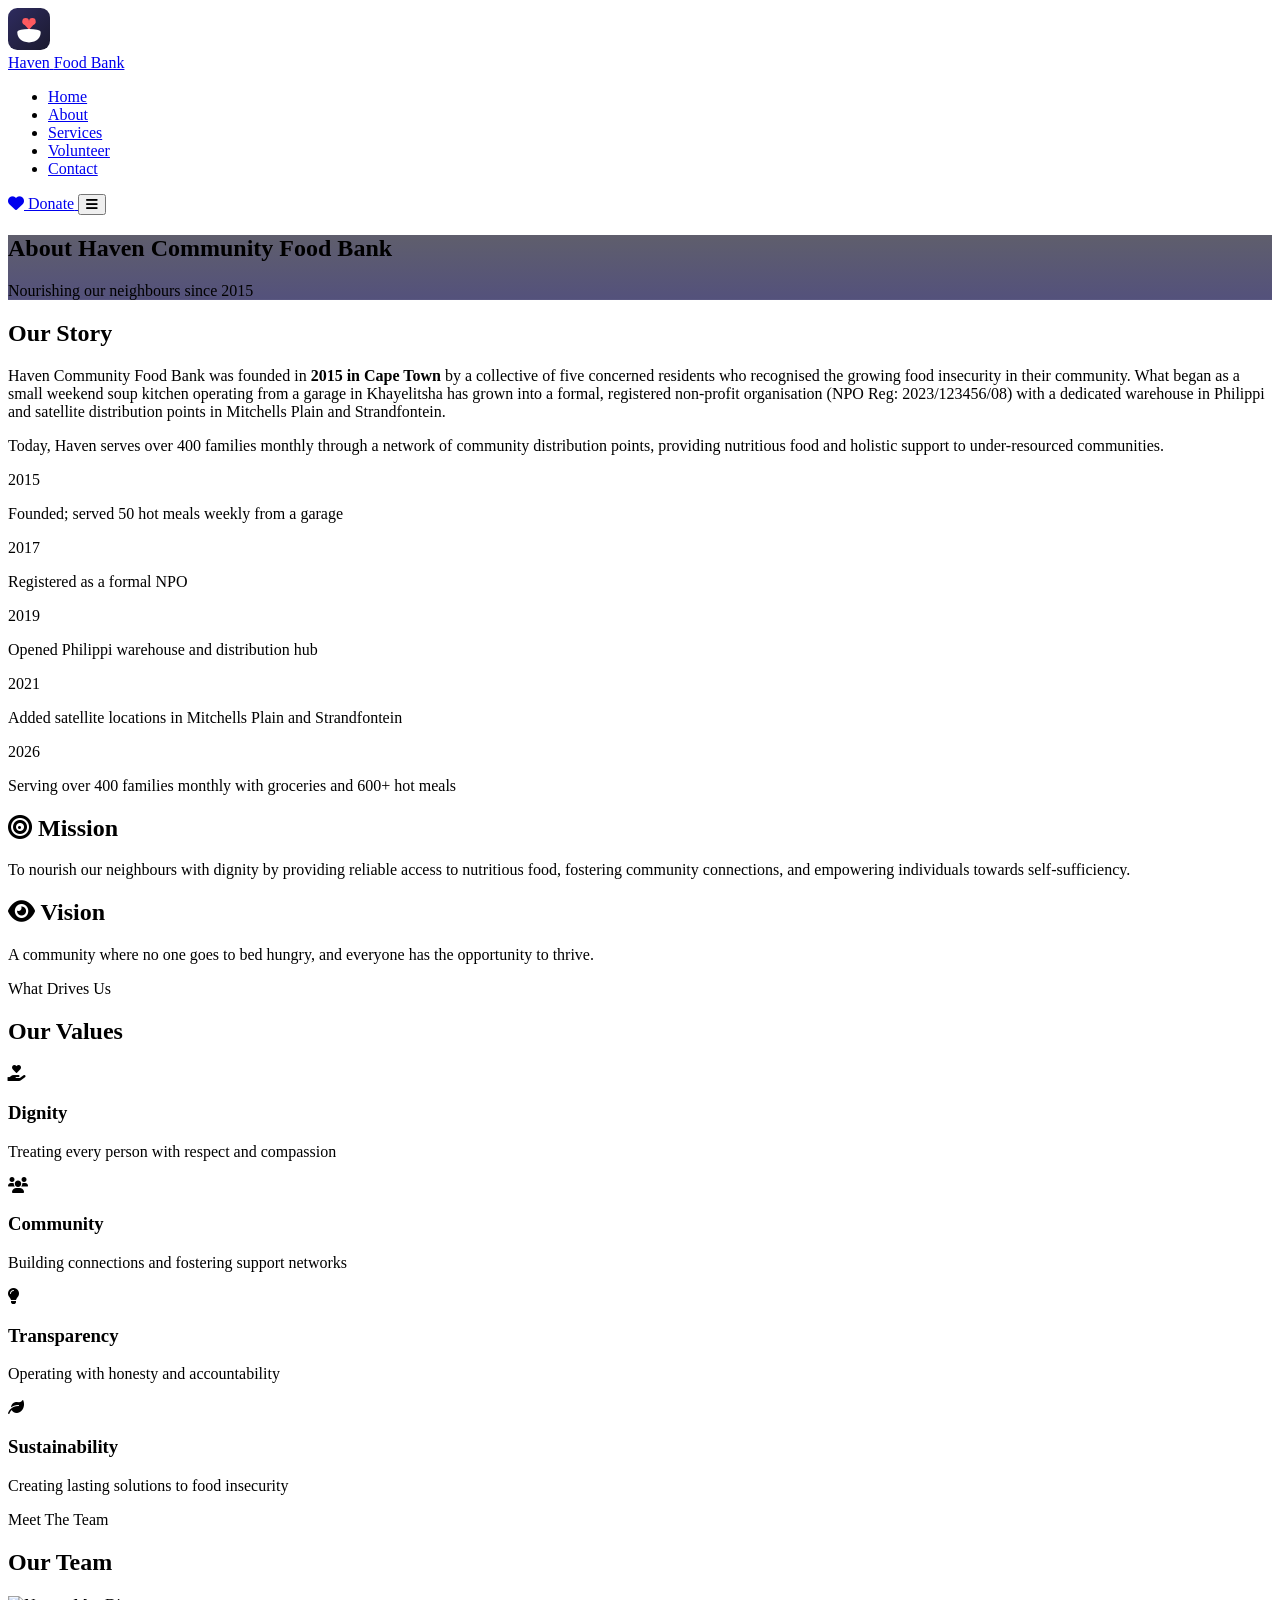
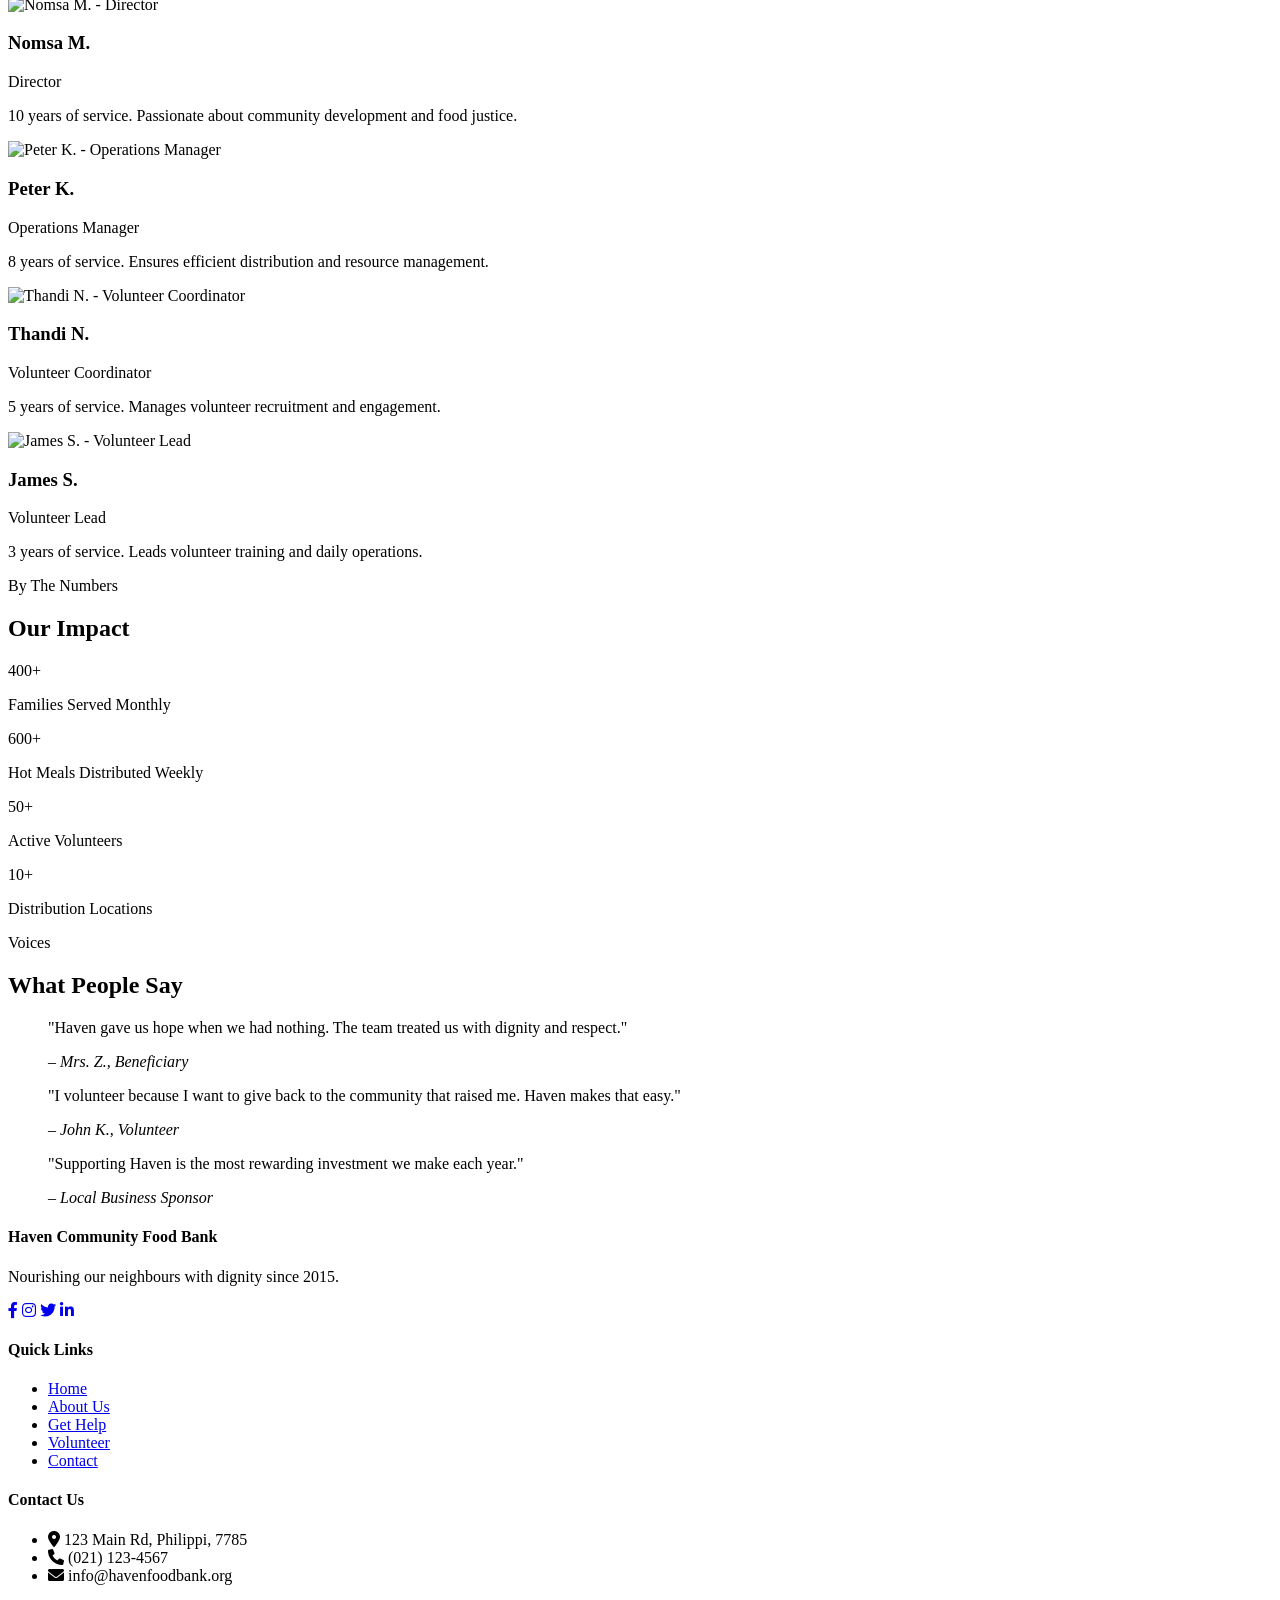
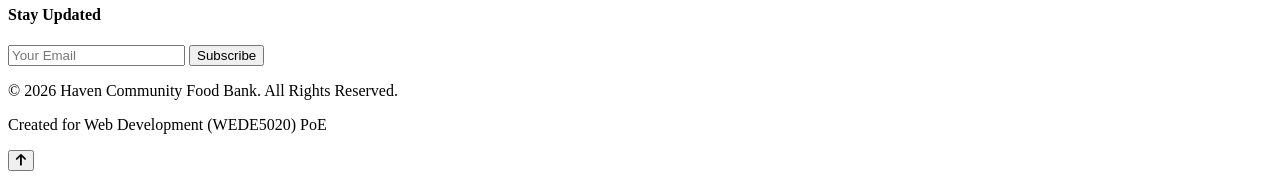
==== about.html @ 251c0d9e "remove gallery section and lightbox from about page" ====
<!DOCTYPE html>
<html lang="en">
<head>
    <meta charset="UTF-8">
    <meta name="viewport" content="width=device-width, initial-scale=1.0">
    <meta name="description" content="About Haven Community Food Bank - Nourishing our neighbours since 2015 in Cape Town.">
    <meta name="keywords" content="food bank, Cape Town, community, non-profit, about, mission, vision, team">
    <meta name="author" content="Haven Community Food Bank">
    <title>Haven Community Food Bank - About Us</title>
    <link rel="icon" href="data:image/svg+xml,<svg xmlns='http://www.w3.org/2000/svg' viewBox='0 0 100 100'><text y='.9em' font-size='90'>🍲</text></svg>">
    <link href="https://fonts.googleapis.com/css2?family=Montserrat:wght@300;400;600;700;800;900&family=Open+Sans:wght@300;400;600;700&display=swap" rel="stylesheet">
    <link rel="stylesheet" href="https://cdnjs.cloudflare.com/ajax/libs/font-awesome/6.0.0/css/all.min.css">
    <link rel="stylesheet" href="css/style.css">
</head>
<body>

    <!-- HEADER: Navigation Menu -->
    <header>
        <div class="container">
            <div class="logo">
                <a href="index.html">
                    <svg width="42" height="42" viewBox="0 0 100 100" xmlns="http://www.w3.org/2000/svg">
                        <defs>
                            <linearGradient id="havenLogoGrad" x1="0%" y1="0%" x2="100%" y2="100%">
                                <stop offset="0%" stop-color="#2E2B5F"/>
                                <stop offset="100%" stop-color="#1B1A2E"/>
                            </linearGradient>
                        </defs>
                        <rect width="100" height="100" rx="22" fill="url(#havenLogoGrad)"/>
                        <circle cx="42" cy="32" r="8" fill="#FF5A5F"/>
                        <circle cx="58" cy="32" r="8" fill="#FF5A5F"/>
                        <path d="M34,34 L50,52 L66,34 Z" fill="#FF5A5F"/>
                        <ellipse cx="50" cy="56" rx="27" ry="6" fill="#FFFFFF"/>
                        <path d="M22,56 Q22,80 50,82 Q78,80 78,56 Z" fill="#FFFFFF"/>
                    </svg>
                    <div class="logo-text">
                        <span class="logo-title">Haven</span>
                        <span class="logo-sub">Food Bank</span>
                    </div>
                </a>
            </div>
            <nav>
                <ul>
                    <li><a href="index.html">Home</a></li>
                    <li><a href="about.html" class="active">About</a></li>
                    <li><a href="services.html">Services</a></li>
                    <li><a href="enquiry.html">Volunteer</a></li>
                    <li><a href="contact.html">Contact</a></li>
                </ul>
            </nav>
            <div class="header-actions">
                <a href="contact.html" class="btn-donate">
                    <i class="fas fa-heart"></i> <span>Donate</span>
                </a>
                <button class="menu-toggle" aria-label="Toggle Navigation" aria-expanded="false">
                    <i class="fas fa-bars"></i>
                </button>
            </div>
        </div>
    </header>

    <!-- MAIN CONTENT -->
    <main>

        <!-- PAGE HEADER -->
        <section class="page-header" style="background: linear-gradient(rgba(27,26,46,0.7), rgba(46,43,95,0.82)), url('https://images.pexels.com/photos/6646864/pexels-photo-6646864.jpeg?auto=compress&cs=tinysrgb&w=600'); background-size: cover; background-position: center;">
            <div class="container">
                <h1>About Haven Community Food Bank</h1>
                <p>Nourishing our neighbours since 2015</p>
            </div>
        </section>

        <!-- OUR STORY -->
        <section class="our-story">
            <div class="container">
                <h2>Our Story</h2>
                <p>Haven Community Food Bank was founded in <strong>2015 in Cape Town</strong> by a collective of five concerned residents who recognised the growing food insecurity in their community. What began as a small weekend soup kitchen operating from a garage in Khayelitsha has grown into a formal, registered non-profit organisation (NPO Reg: 2023/123456/08) with a dedicated warehouse in Philippi and satellite distribution points in Mitchells Plain and Strandfontein.</p>
                <p>Today, Haven serves over 400 families monthly through a network of community distribution points, providing nutritious food and holistic support to under-resourced communities.</p>
                <div class="timeline">
                    <div class="timeline-item">
                        <span class="year">2015</span>
                        <p>Founded; served 50 hot meals weekly from a garage</p>
                    </div>
                    <div class="timeline-item">
                        <span class="year">2017</span>
                        <p>Registered as a formal NPO</p>
                    </div>
                    <div class="timeline-item">
                        <span class="year">2019</span>
                        <p>Opened Philippi warehouse and distribution hub</p>
                    </div>
                    <div class="timeline-item">
                        <span class="year">2021</span>
                        <p>Added satellite locations in Mitchells Plain and Strandfontein</p>
                    </div>
                    <div class="timeline-item">
                        <span class="year">2026</span>
                        <p>Serving over 400 families monthly with groceries and 600+ hot meals</p>
                    </div>
                </div>
            </div>
        </section>

        <!-- MISSION & VISION -->
        <section class="mission-vision">
            <div class="container">
                <div class="mv-grid">
                    <div class="mv-card">
                        <h2><i class="fas fa-bullseye"></i> Mission</h2>
                        <p>To nourish our neighbours with dignity by providing reliable access to nutritious food, fostering community connections, and empowering individuals towards self-sufficiency.</p>
                    </div>
                    <div class="mv-card">
                        <h2><i class="fas fa-eye"></i> Vision</h2>
                        <p>A community where no one goes to bed hungry, and everyone has the opportunity to thrive.</p>
                    </div>
                </div>
            </div>
        </section>

        <!-- OUR VALUES -->
        <section class="values">
            <div class="container">
                <div class="section-header">
                    <span class="section-tag">What Drives Us</span>
                    <h2>Our Values</h2>
                </div>
                <div class="values-grid">
                    <div class="value-card">
                        <i class="fas fa-hand-holding-heart"></i>
                        <h3>Dignity</h3>
                        <p>Treating every person with respect and compassion</p>
                    </div>
                    <div class="value-card">
                        <i class="fas fa-users"></i>
                        <h3>Community</h3>
                        <p>Building connections and fostering support networks</p>
                    </div>
                    <div class="value-card">
                        <i class="fas fa-lightbulb"></i>
                        <h3>Transparency</h3>
                        <p>Operating with honesty and accountability</p>
                    </div>
                    <div class="value-card">
                        <i class="fas fa-leaf"></i>
                        <h3>Sustainability</h3>
                        <p>Creating lasting solutions to food insecurity</p>
                    </div>
                </div>
            </div>
        </section>

        <!-- OUR TEAM -->
        <section class="team">
            <div class="container">
                <div class="section-header">
                    <span class="section-tag">Meet The Team</span>
                    <h2>Our Team</h2>
                </div>
                <div class="team-grid">
                    <article class="team-member">
                        <img src="https://images.pexels.com/photos/697509/pexels-photo-697509.jpeg?auto=compress&cs=tinysrgb&w=400" srcset="https://images.pexels.com/photos/697509/pexels-photo-697509.jpeg?auto=compress&cs=tinysrgb&w=400 400w, https://images.pexels.com/photos/697509/pexels-photo-697509.jpeg?auto=compress&cs=tinysrgb&w=800 800w, https://images.pexels.com/photos/697509/pexels-photo-697509.jpeg?auto=compress&cs=tinysrgb&w=1200 1200w" sizes="(max-width: 768px) 50vw, 25vw" alt="Nomsa M. - Director">
                        <h3>Nomsa M.</h3>
                        <p class="role">Director</p>
                        <p class="bio">10 years of service. Passionate about community development and food justice.</p>
                    </article>
                    <article class="team-member">
                        <img src="https://images.pexels.com/photos/2379005/pexels-photo-2379005.jpeg?auto=compress&cs=tinysrgb&w=400" srcset="https://images.pexels.com/photos/2379005/pexels-photo-2379005.jpeg?auto=compress&cs=tinysrgb&w=400 400w, https://images.pexels.com/photos/2379005/pexels-photo-2379005.jpeg?auto=compress&cs=tinysrgb&w=800 800w, https://images.pexels.com/photos/2379005/pexels-photo-2379005.jpeg?auto=compress&cs=tinysrgb&w=1200 1200w" sizes="(max-width: 768px) 50vw, 25vw" alt="Peter K. - Operations Manager">
                        <h3>Peter K.</h3>
                        <p class="role">Operations Manager</p>
                        <p class="bio">8 years of service. Ensures efficient distribution and resource management.</p>
                    </article>
                    <article class="team-member">
                        <img src="https://images.pexels.com/photos/415829/pexels-photo-415829.jpeg?auto=compress&cs=tinysrgb&w=400" srcset="https://images.pexels.com/photos/415829/pexels-photo-415829.jpeg?auto=compress&cs=tinysrgb&w=400 400w, https://images.pexels.com/photos/415829/pexels-photo-415829.jpeg?auto=compress&cs=tinysrgb&w=800 800w, https://images.pexels.com/photos/415829/pexels-photo-415829.jpeg?auto=compress&cs=tinysrgb&w=1200 1200w" sizes="(max-width: 768px) 50vw, 25vw" alt="Thandi N. - Volunteer Coordinator">
                        <h3>Thandi N.</h3>
                        <p class="role">Volunteer Coordinator</p>
                        <p class="bio">5 years of service. Manages volunteer recruitment and engagement.</p>
                    </article>
                    <article class="team-member">
                        <img src="https://images.pexels.com/photos/2380794/pexels-photo-2380794.jpeg?auto=compress&cs=tinysrgb&w=400" srcset="https://images.pexels.com/photos/2380794/pexels-photo-2380794.jpeg?auto=compress&cs=tinysrgb&w=400 400w, https://images.pexels.com/photos/2380794/pexels-photo-2380794.jpeg?auto=compress&cs=tinysrgb&w=800 800w, https://images.pexels.com/photos/2380794/pexels-photo-2380794.jpeg?auto=compress&cs=tinysrgb&w=1200 1200w" sizes="(max-width: 768px) 50vw, 25vw" alt="James S. - Volunteer Lead">
                        <h3>James S.</h3>
                        <p class="role">Volunteer Lead</p>
                        <p class="bio">3 years of service. Leads volunteer training and daily operations.</p>
                    </article>
                </div>
            </div>
        </section>

        <!-- IMPACT NUMBERS -->
        <section class="impact">
            <div class="container">
                <div class="section-header">
                    <span class="section-tag">By The Numbers</span>
                    <h2>Our Impact</h2>
                </div>
                <div class="impact-grid">
                    <div class="impact-card">
                        <span class="impact-number">400+</span>
                        <p>Families Served Monthly</p>
                    </div>
                    <div class="impact-card">
                        <span class="impact-number">600+</span>
                        <p>Hot Meals Distributed Weekly</p>
                    </div>
                    <div class="impact-card">
                        <span class="impact-number">50+</span>
                        <p>Active Volunteers</p>
                    </div>
                    <div class="impact-card">
                        <span class="impact-number">10+</span>
                        <p>Distribution Locations</p>
                    </div>
                </div>
            </div>
        </section>

        <!-- TESTIMONIALS -->
        <section class="testimonials">
            <div class="container">
                <div class="section-header">
                    <span class="section-tag">Voices</span>
                    <h2>What People Say</h2>
                </div>
                <div class="testimonial-grid">
                    <blockquote>
                        <p>"Haven gave us hope when we had nothing. The team treated us with dignity and respect."</p>
                        <cite>– Mrs. Z., Beneficiary</cite>
                    </blockquote>
                    <blockquote>
                        <p>"I volunteer because I want to give back to the community that raised me. Haven makes that easy."</p>
                        <cite>– John K., Volunteer</cite>
                    </blockquote>
                    <blockquote>
                        <p>"Supporting Haven is the most rewarding investment we make each year."</p>
                        <cite>– Local Business Sponsor</cite>
                    </blockquote>
                </div>
            </div>
        </section>

    </main>

    <!-- FOOTER -->
    <footer>
        <div class="container">
            <div class="footer-grid">
                <div class="footer-col">
                    <h4>Haven Community Food Bank</h4>
                    <p>Nourishing our neighbours with dignity since 2015.</p>
                    <div class="social-links">
                        <a href="#" aria-label="Facebook"><i class="fab fa-facebook-f"></i></a>
                        <a href="#" aria-label="Instagram"><i class="fab fa-instagram"></i></a>
                        <a href="#" aria-label="Twitter"><i class="fab fa-twitter"></i></a>
                        <a href="#" aria-label="LinkedIn"><i class="fab fa-linkedin-in"></i></a>
                    </div>
                </div>
                <div class="footer-col">
                    <h4>Quick Links</h4>
                    <ul>
                        <li><a href="index.html">Home</a></li>
                        <li><a href="about.html">About Us</a></li>
                        <li><a href="services.html">Get Help</a></li>
                        <li><a href="enquiry.html">Volunteer</a></li>
                        <li><a href="contact.html">Contact</a></li>
                    </ul>
                </div>
                <div class="footer-col">
                    <h4>Contact Us</h4>
                    <ul class="contact-info">
                        <li><i class="fas fa-map-marker-alt"></i> 123 Main Rd, Philippi, 7785</li>
                        <li><i class="fas fa-phone"></i> (021) 123-4567</li>
                        <li><i class="fas fa-envelope"></i> info@havenfoodbank.org</li>
                    </ul>
                </div>
                <div class="footer-col">
                    <h4>Stay Updated</h4>
                    <form class="newsletter-form">
                        <input type="email" placeholder="Your Email" required>
                        <button type="submit">Subscribe</button>
                    </form>
                </div>
            </div>
            <div class="footer-bottom">
                <p>&copy; 2026 Haven Community Food Bank. All Rights Reserved.</p>
                <p>Created for Web Development (WEDE5020) PoE</p>
            </div>
        </div>
    </footer>

    <button id="backToTop" aria-label="Back to top"><i class="fas fa-arrow-up"></i></button>

    <script src="js/main.js"></script>
</body>
</html>
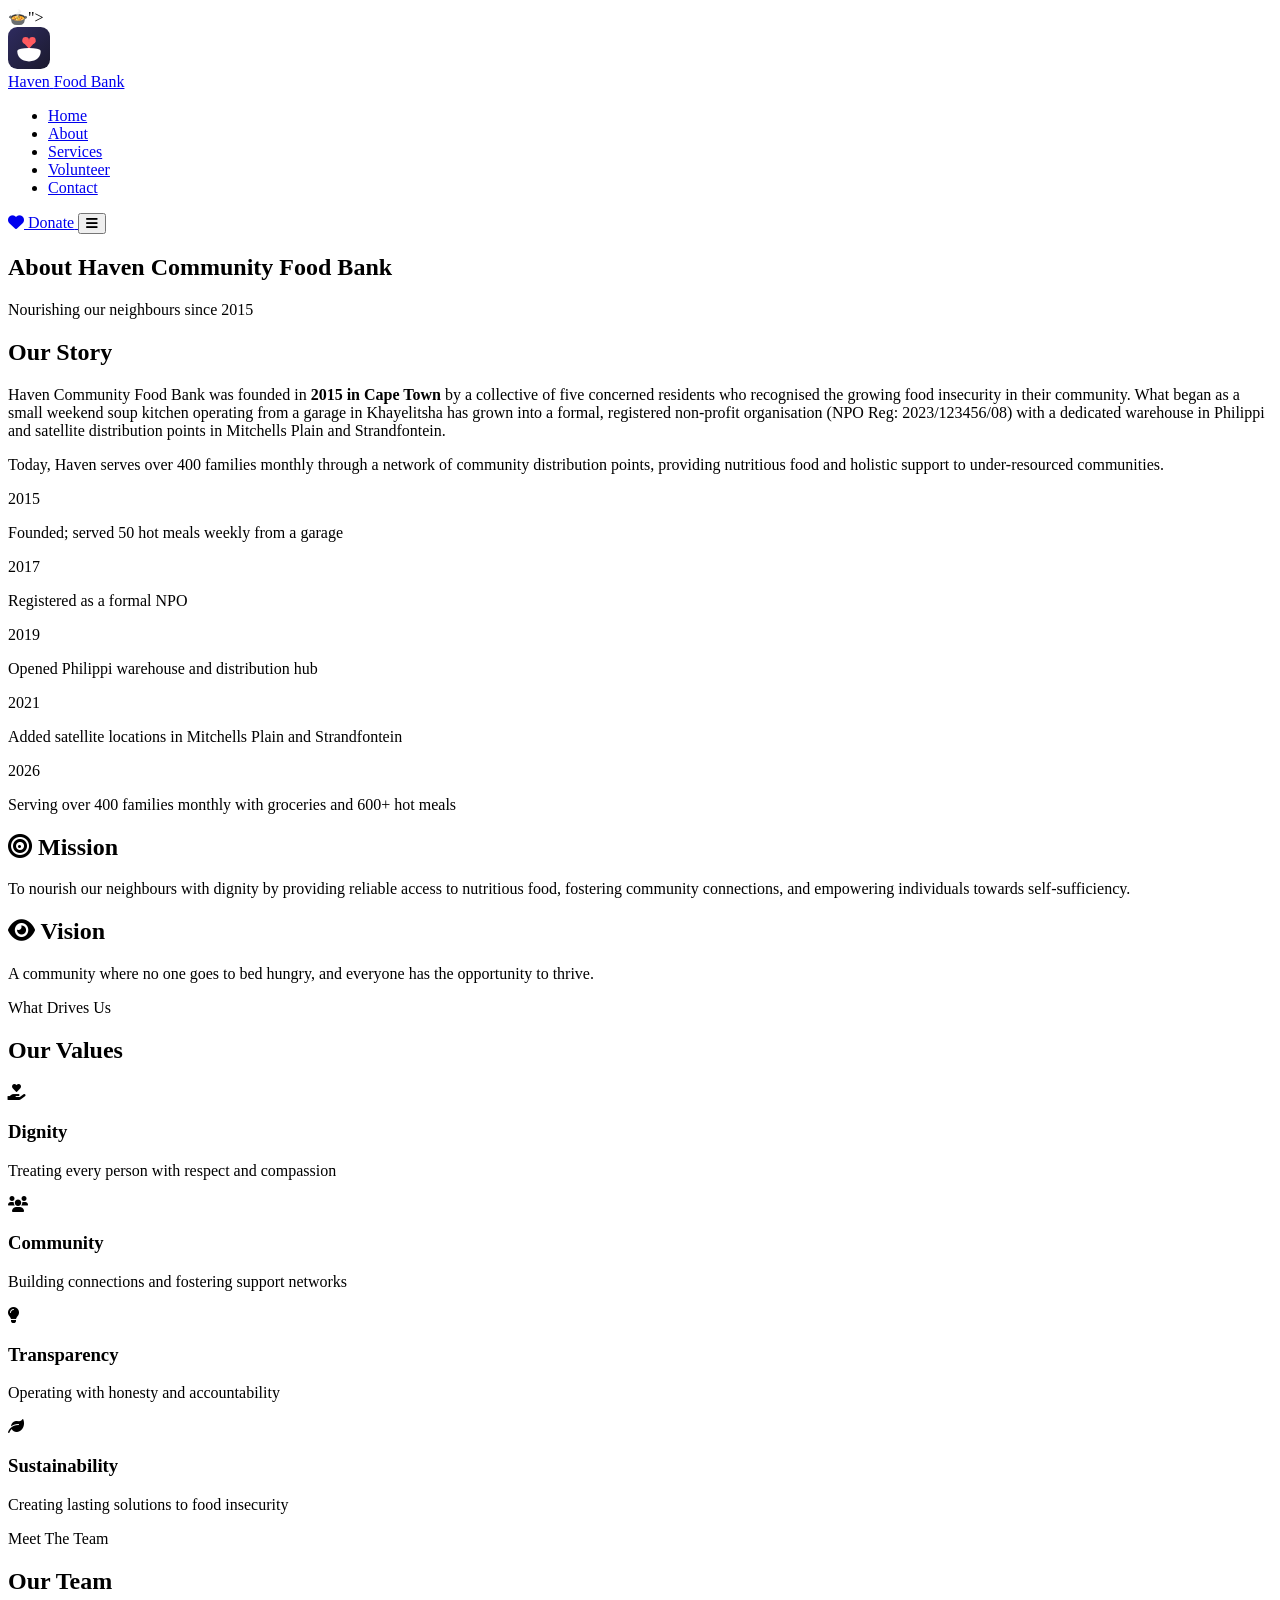
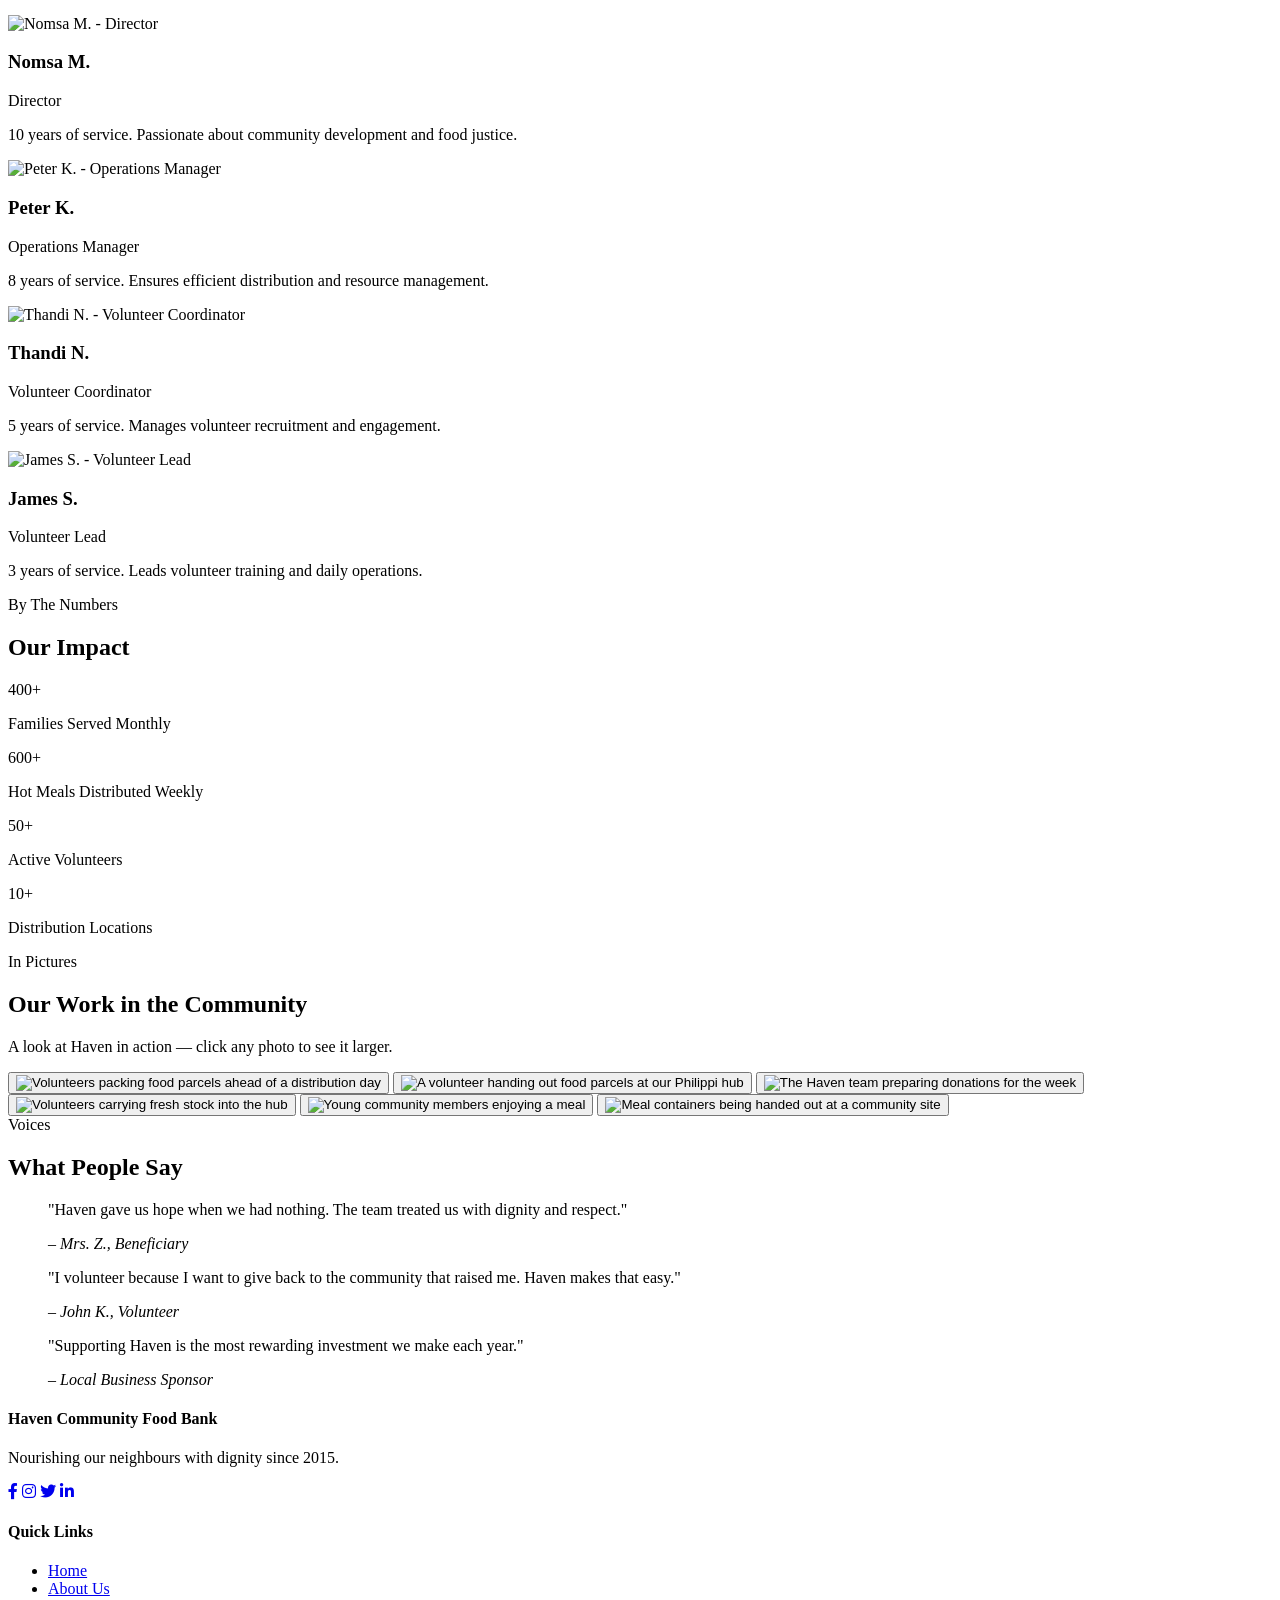
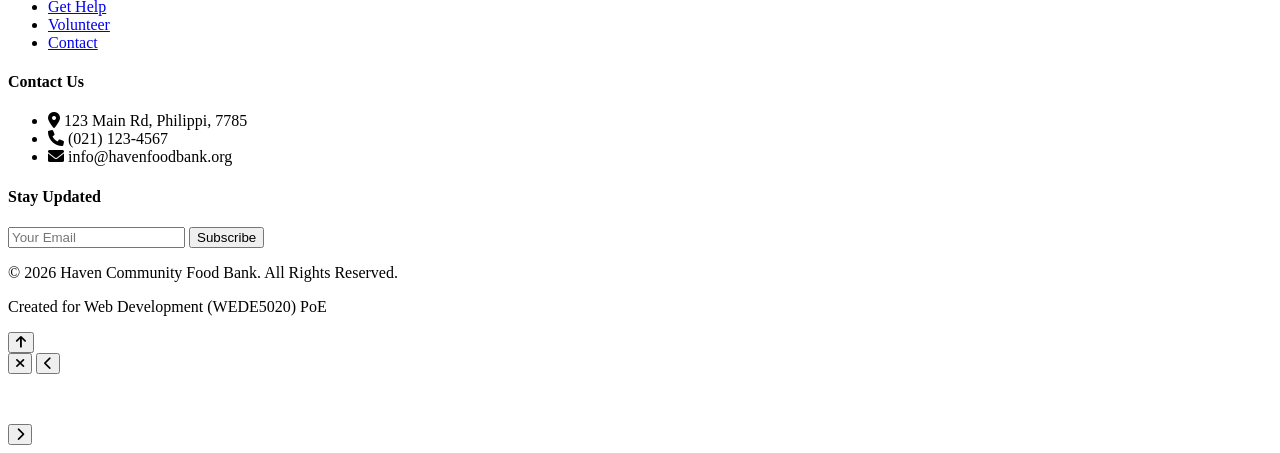
==== commit f7237a9c: "Enhance website SEO and user experience across multiple pages - Updated favicon links to use externa" ====
--- a/about.html
+++ b/about.html
@@ -7,7 +7,18 @@
     <meta name="keywords" content="food bank, Cape Town, community, non-profit, about, mission, vision, team">
     <meta name="author" content="Haven Community Food Bank">
     <title>Haven Community Food Bank - About Us</title>
-    <link rel="icon" href="data:image/svg+xml,<svg xmlns='http://www.w3.org/2000/svg' viewBox='0 0 100 100'><text y='.9em' font-size='90'>🍲</text></svg>">
+    <link rel="icon" type="image/svg+xml" href="favicon.svg"><text y='.9em' font-size='90'>🍲</text></svg>">
+    <link rel="canonical" href="https://thapelo-st10480445.github.io/WEDE-POE-ST10480445/about.html">
+    <meta property="og:type" content="website">
+    <meta property="og:title" content="Haven Community Food Bank - About Us">
+    <meta property="og:description" content="About Haven Community Food Bank - Nourishing our neighbours since 2015 in Cape Town.">
+    <meta property="og:image" content="https://images.pexels.com/photos/6995201/pexels-photo-6995201.jpeg?auto=compress&cs=tinysrgb&w=1200">
+    <meta property="og:url" content="https://thapelo-st10480445.github.io/WEDE-POE-ST10480445/about.html">
+    <meta property="og:site_name" content="Haven Community Food Bank">
+    <meta name="twitter:card" content="summary_large_image">
+    <meta name="twitter:title" content="Haven Community Food Bank - About Us">
+    <meta name="twitter:description" content="About Haven Community Food Bank - Nourishing our neighbours since 2015 in Cape Town.">
+    <meta name="twitter:image" content="https://images.pexels.com/photos/6995201/pexels-photo-6995201.jpeg?auto=compress&cs=tinysrgb&w=1200">
     <link href="https://fonts.googleapis.com/css2?family=Montserrat:wght@300;400;600;700;800;900&family=Open+Sans:wght@300;400;600;700&display=swap" rel="stylesheet">
     <link rel="stylesheet" href="https://cdnjs.cloudflare.com/ajax/libs/font-awesome/6.0.0/css/all.min.css">
     <link rel="stylesheet" href="css/style.css">
@@ -63,7 +74,8 @@
     <main>
 
         <!-- PAGE HEADER -->
-        <section class="page-header" style="background: linear-gradient(rgba(27,26,46,0.7), rgba(46,43,95,0.82)), url('https://images.pexels.com/photos/6646864/pexels-photo-6646864.jpeg?auto=compress&cs=tinysrgb&w=600'); background-size: cover; background-position: center;">
+        <section class="page-header">
+            <div class="page-header-bg" style="background: linear-gradient(rgba(27,26,46,0.7), rgba(46,43,95,0.82)), url('https://images.pexels.com/photos/6995201/pexels-photo-6995201.jpeg?auto=compress&cs=tinysrgb&w=600'); background-size: cover; background-position: center;"></div>
             <div class="container">
                 <h1>About Haven Community Food Bank</h1>
                 <p>Nourishing our neighbours since 2015</p>
@@ -213,6 +225,37 @@
             </div>
         </section>
 
+        <!-- GALLERY -->
+        <section class="gallery">
+            <div class="container">
+                <div class="section-header">
+                    <span class="section-tag">In Pictures</span>
+                    <h2>Our Work in the Community</h2>
+                    <p>A look at Haven in action — click any photo to see it larger.</p>
+                </div>
+                <div class="gallery-grid" id="galleryGrid">
+                    <button type="button" class="gallery-item" data-full="https://images.pexels.com/photos/6995260/pexels-photo-6995260.jpeg?auto=compress&cs=tinysrgb&w=1200" data-caption="Volunteers packing food parcels ahead of a distribution day">
+                        <img src="https://images.pexels.com/photos/6995260/pexels-photo-6995260.jpeg?auto=compress&cs=tinysrgb&w=400" alt="Volunteers packing food parcels ahead of a distribution day" loading="lazy">
+                    </button>
+                    <button type="button" class="gallery-item" data-full="https://images.pexels.com/photos/6591161/pexels-photo-6591161.jpeg?auto=compress&cs=tinysrgb&w=1200" data-caption="A volunteer handing out food parcels at our Philippi hub">
+                        <img src="https://images.pexels.com/photos/6591161/pexels-photo-6591161.jpeg?auto=compress&cs=tinysrgb&w=400" alt="A volunteer handing out food parcels at our Philippi hub" loading="lazy">
+                    </button>
+                    <button type="button" class="gallery-item" data-full="https://images.pexels.com/photos/6995201/pexels-photo-6995201.jpeg?auto=compress&cs=tinysrgb&w=1200" data-caption="The Haven team preparing donations for the week">
+                        <img src="https://images.pexels.com/photos/6995201/pexels-photo-6995201.jpeg?auto=compress&cs=tinysrgb&w=400" alt="The Haven team preparing donations for the week" loading="lazy">
+                    </button>
+                    <button type="button" class="gallery-item" data-full="https://images.pexels.com/photos/6647017/pexels-photo-6647017.jpeg?auto=compress&cs=tinysrgb&w=1200" data-caption="Volunteers carrying fresh stock into the hub">
+                        <img src="https://images.pexels.com/photos/6647017/pexels-photo-6647017.jpeg?auto=compress&cs=tinysrgb&w=400" alt="Volunteers carrying fresh stock into the hub" loading="lazy">
+                    </button>
+                    <button type="button" class="gallery-item" data-full="https://images.pexels.com/photos/9823013/pexels-photo-9823013.jpeg?auto=compress&cs=tinysrgb&w=1200" data-caption="Young community members enjoying a meal">
+                        <img src="https://images.pexels.com/photos/9823013/pexels-photo-9823013.jpeg?auto=compress&cs=tinysrgb&w=400" alt="Young community members enjoying a meal" loading="lazy">
+                    </button>
+                    <button type="button" class="gallery-item" data-full="https://images.pexels.com/photos/6895226/pexels-photo-6895226.jpeg?auto=compress&cs=tinysrgb&w=1200" data-caption="Meal containers being handed out at a community site">
+                        <img src="https://images.pexels.com/photos/6895226/pexels-photo-6895226.jpeg?auto=compress&cs=tinysrgb&w=400" alt="Meal containers being handed out at a community site" loading="lazy">
+                    </button>
+                </div>
+            </div>
+        </section>
+
         <!-- TESTIMONIALS -->
         <section class="testimonials">
             <div class="container">
@@ -288,6 +331,17 @@
 
     <button id="backToTop" aria-label="Back to top"><i class="fas fa-arrow-up"></i></button>
 
+    <!-- LIGHTBOX (for the Gallery section) -->
+    <div class="lightbox" id="lightbox" aria-hidden="true" role="dialog" aria-label="Enlarged photo viewer">
+        <button class="lightbox-close" id="lightboxClose" aria-label="Close enlarged photo"><i class="fas fa-times"></i></button>
+        <button class="lightbox-arrow lightbox-prev" id="lightboxPrev" aria-label="Previous photo"><i class="fas fa-chevron-left"></i></button>
+        <figure class="lightbox-figure">
+            <img class="lightbox-image" id="lightboxImage" src="" alt="">
+            <figcaption class="lightbox-caption" id="lightboxCaption"></figcaption>
+        </figure>
+        <button class="lightbox-arrow lightbox-next" id="lightboxNext" aria-label="Next photo"><i class="fas fa-chevron-right"></i></button>
+    </div>
+
     <script src="js/main.js"></script>
 </body>
 </html>
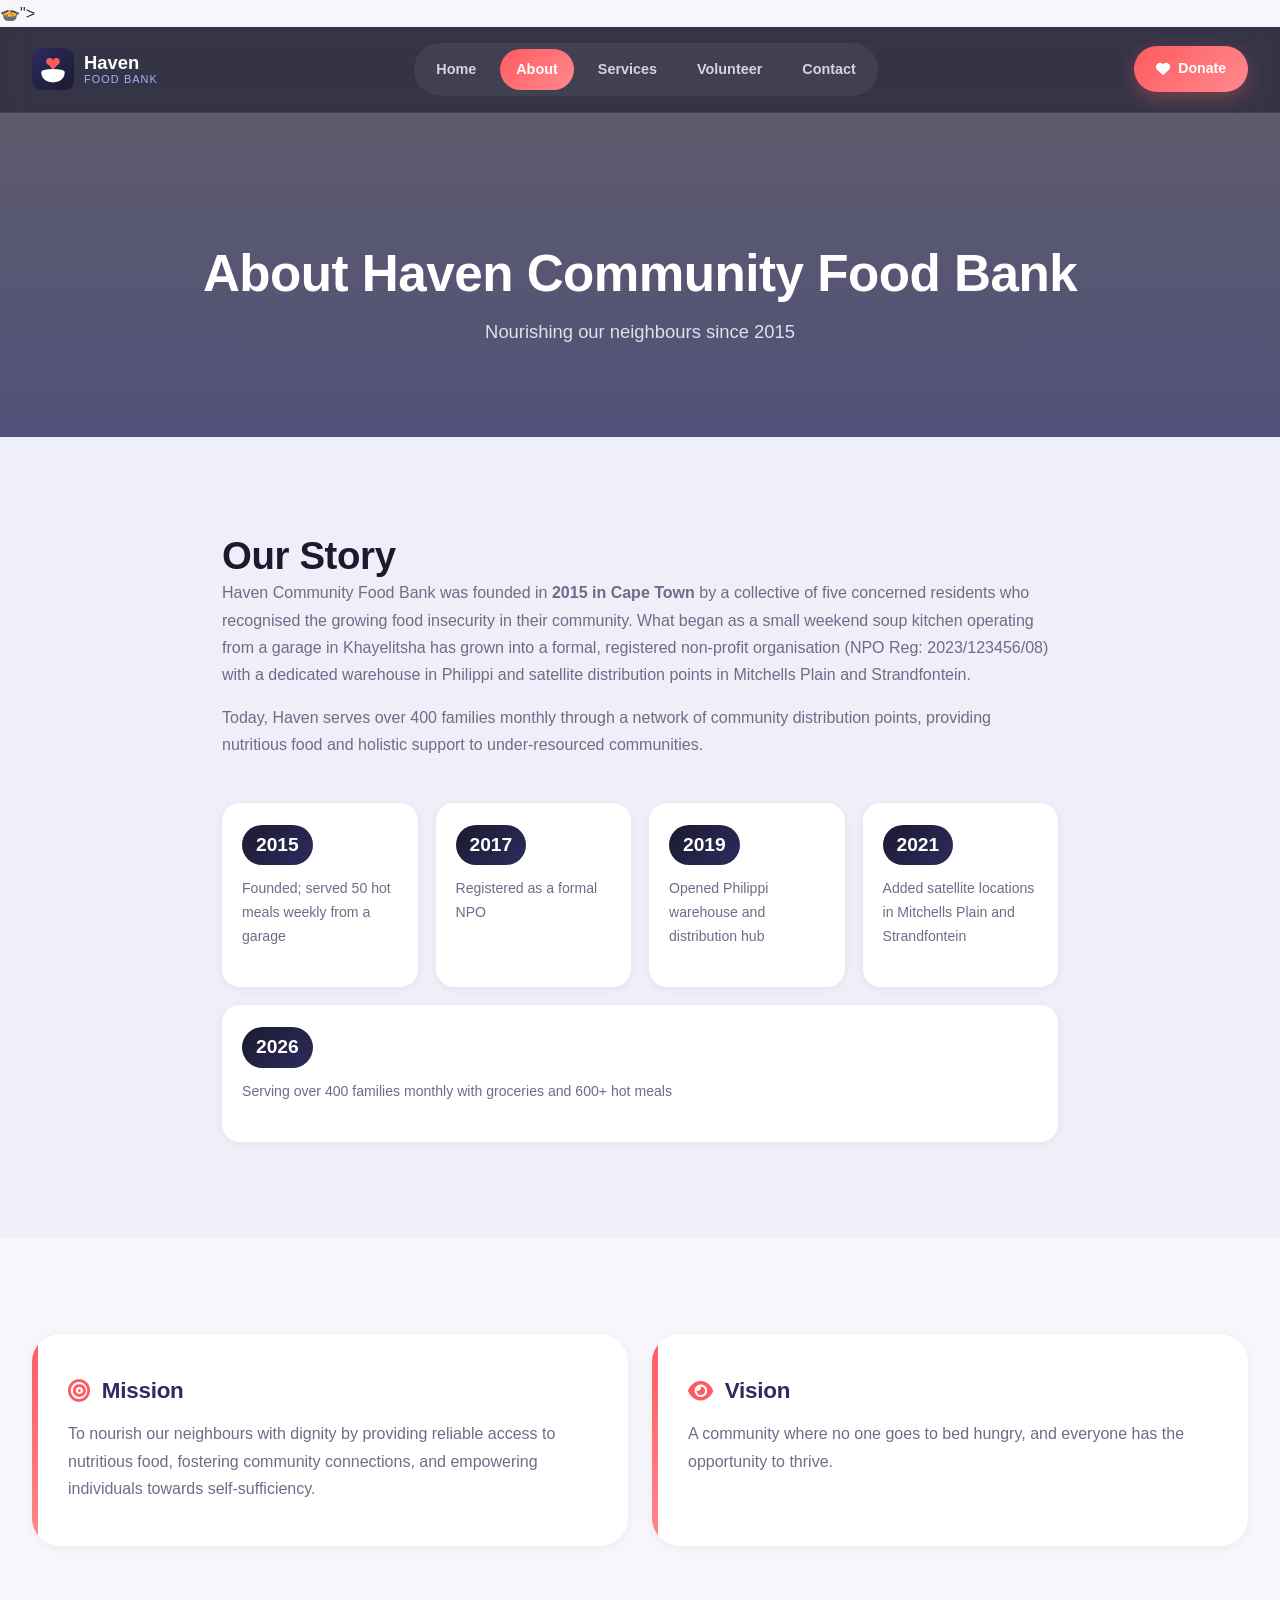
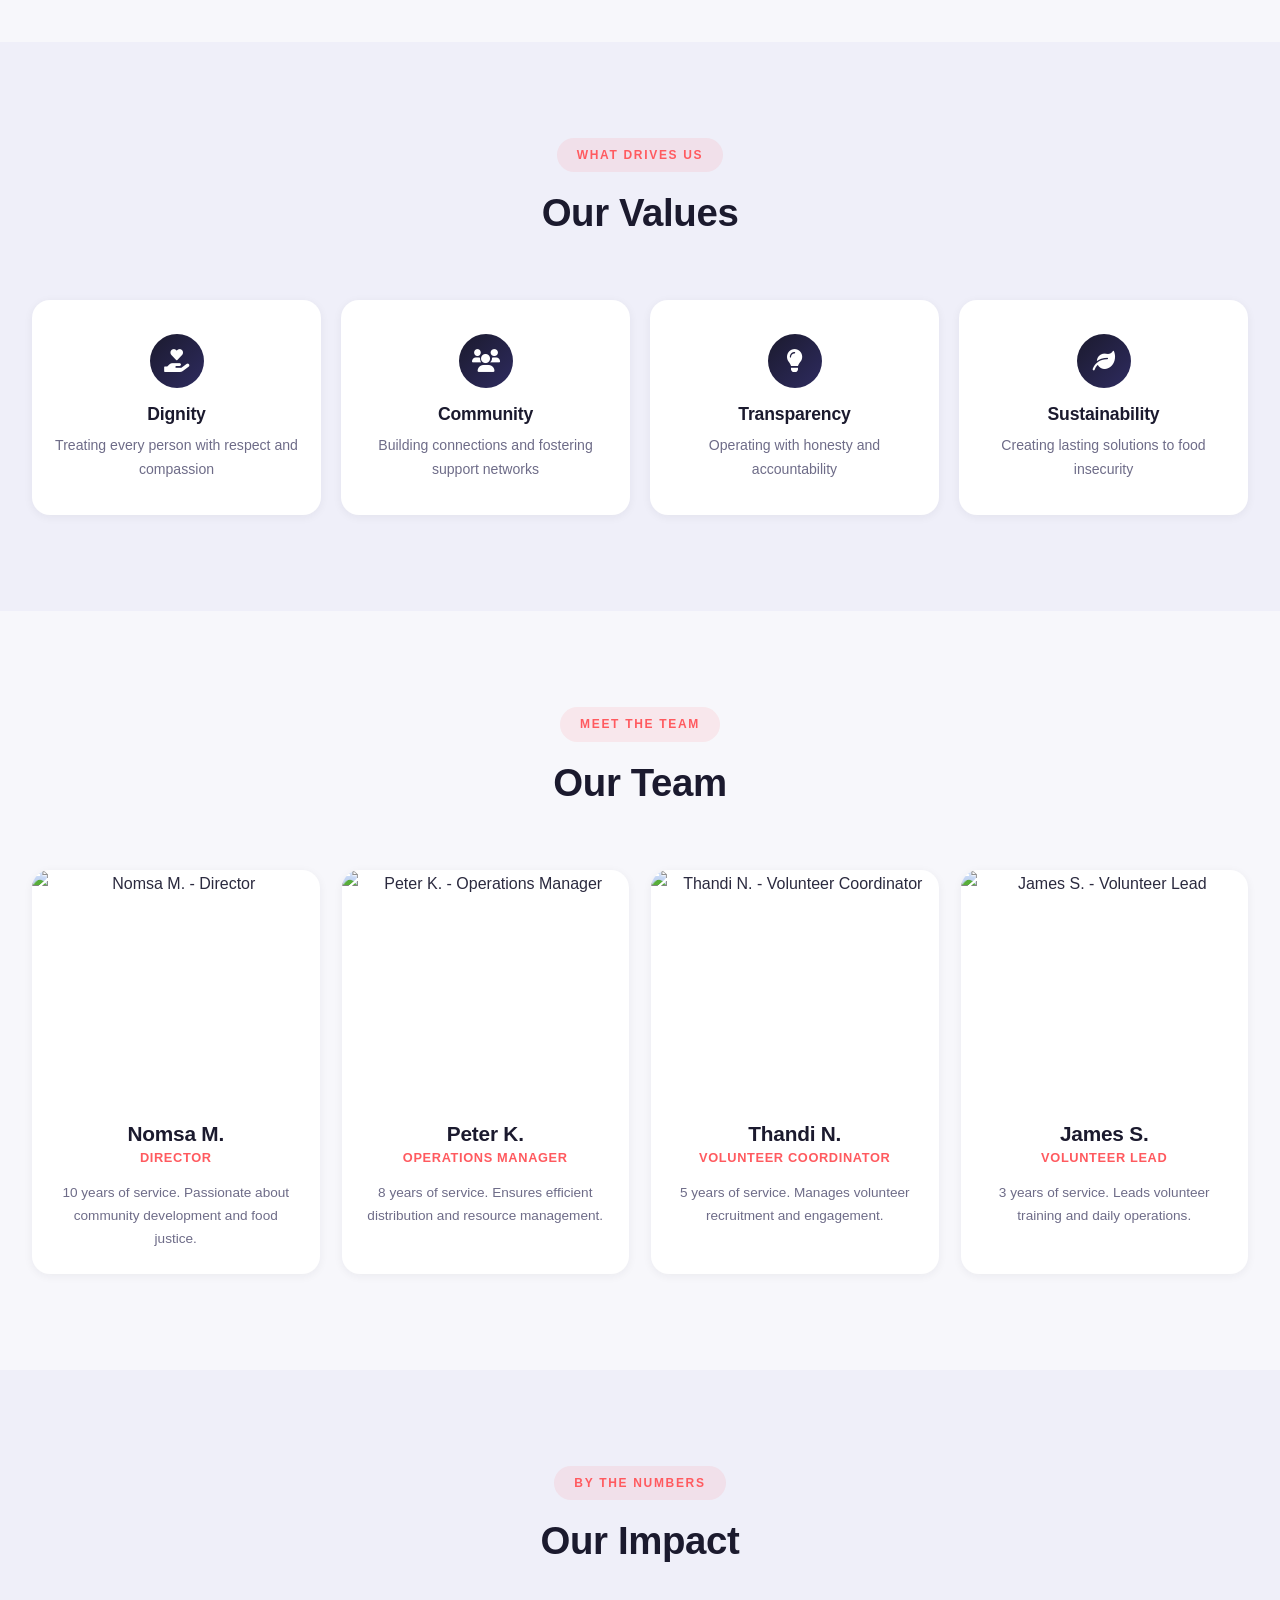
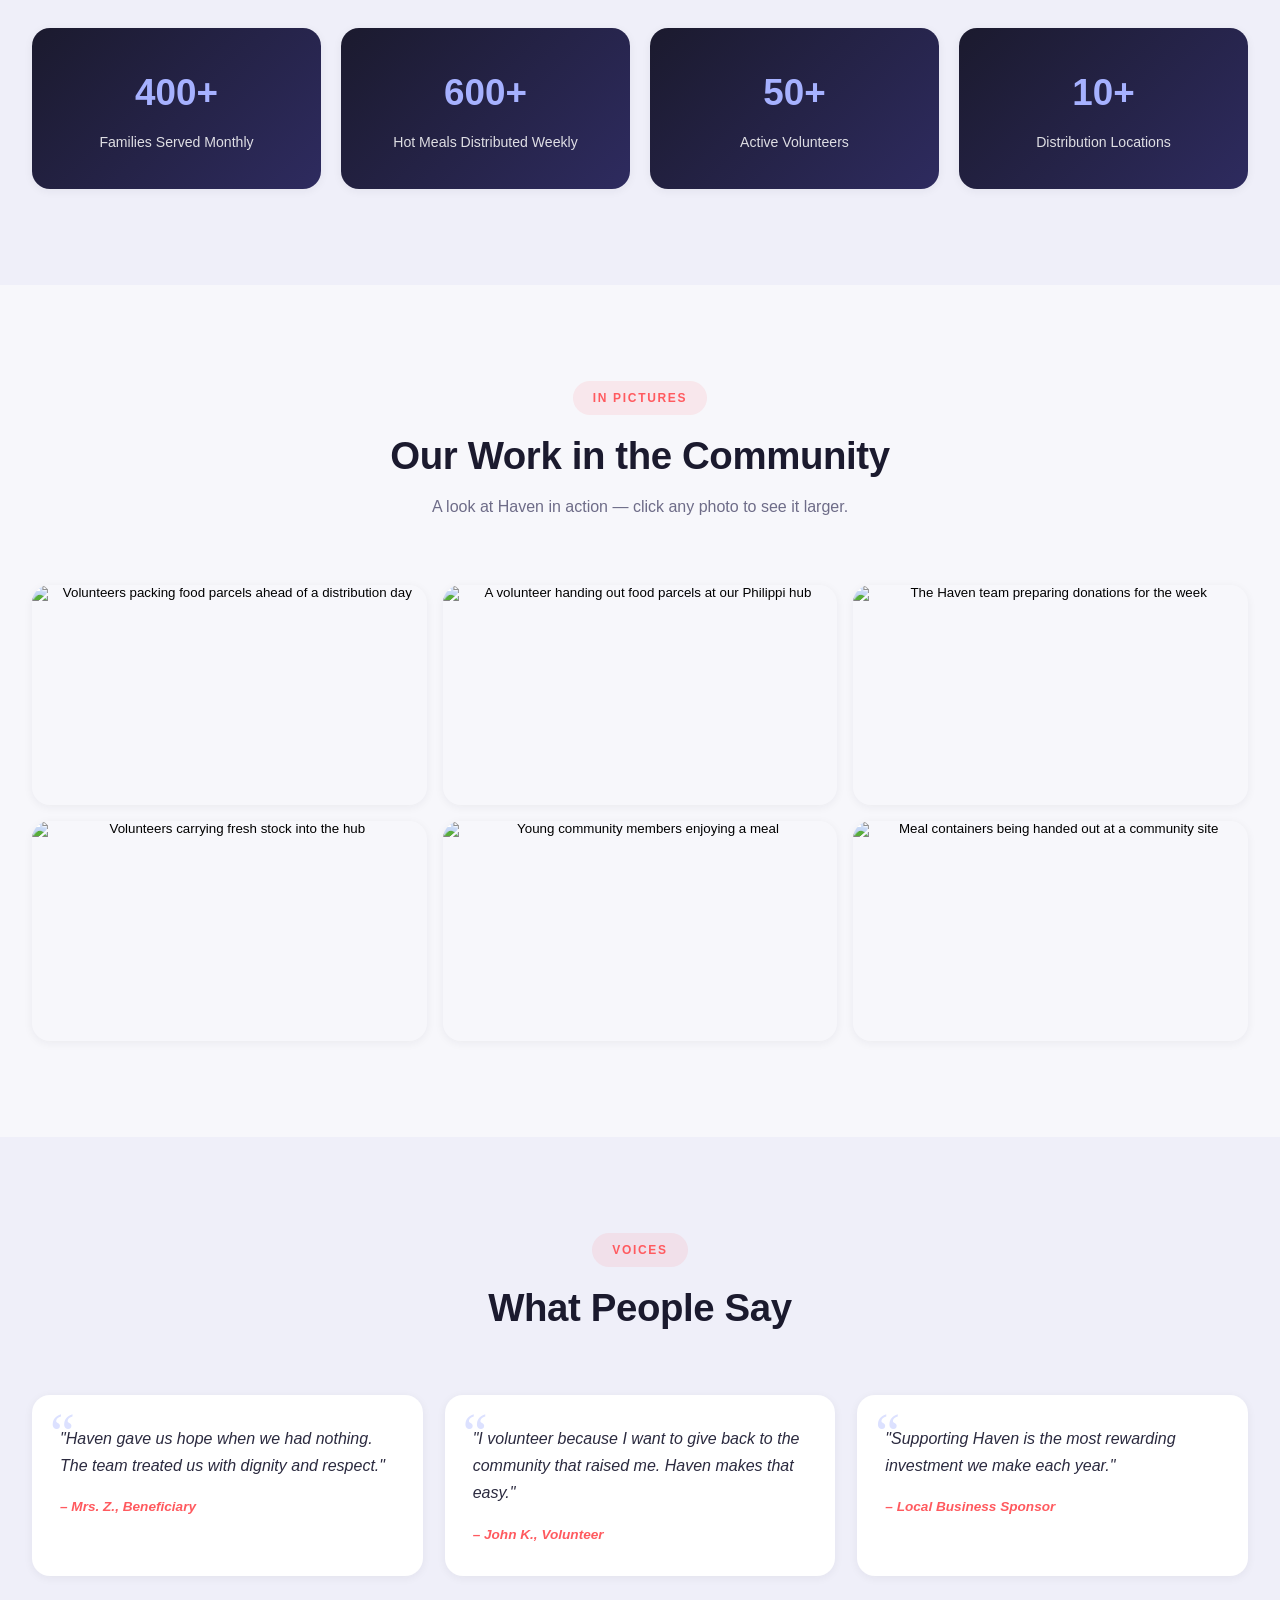
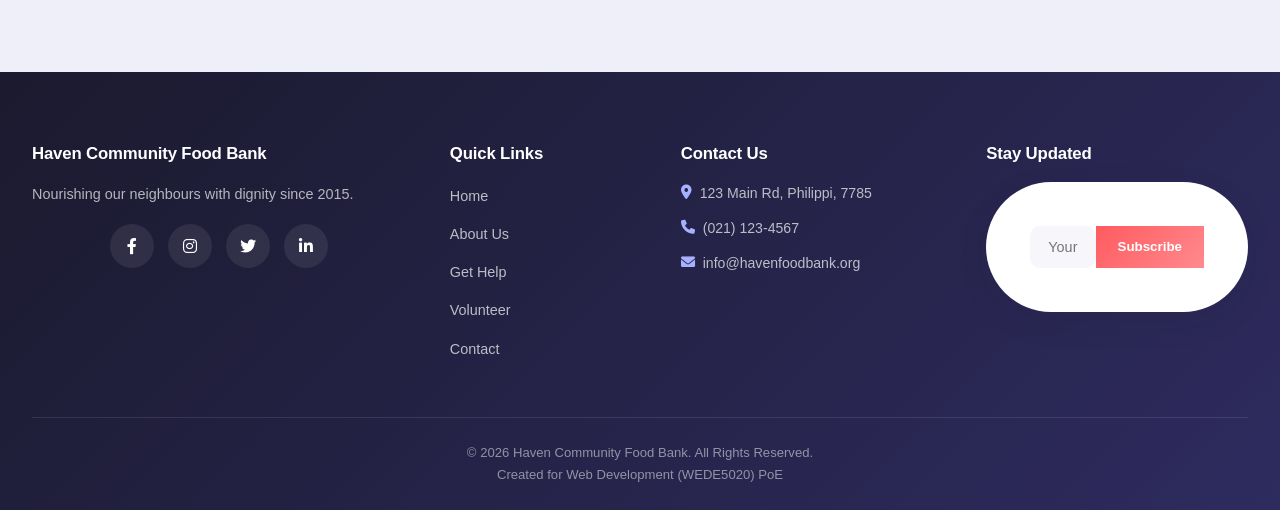
==== commit 53c381ce: "correct case for CSS and JS file paths in multiple HTML files" ====
--- a/about.html
+++ b/about.html
@@ -21,7 +21,7 @@
     <meta name="twitter:image" content="https://images.pexels.com/photos/6995201/pexels-photo-6995201.jpeg?auto=compress&cs=tinysrgb&w=1200">
     <link href="https://fonts.googleapis.com/css2?family=Montserrat:wght@300;400;600;700;800;900&family=Open+Sans:wght@300;400;600;700&display=swap" rel="stylesheet">
     <link rel="stylesheet" href="https://cdnjs.cloudflare.com/ajax/libs/font-awesome/6.0.0/css/all.min.css">
-    <link rel="stylesheet" href="css/style.css">
+    <link rel="stylesheet" href="CSS/style.css">
 </head>
 <body>
 
@@ -342,6 +342,6 @@
         <button class="lightbox-arrow lightbox-next" id="lightboxNext" aria-label="Next photo"><i class="fas fa-chevron-right"></i></button>
     </div>
 
-    <script src="js/main.js"></script>
+    <script src="JS/main.js"></script>
 </body>
 </html>
--- a/CSS/style.css
+++ b/CSS/style.css
@@ -0,0 +1,1753 @@
+/* ==========================================================================
+   HAVEN COMMUNITY FOOD BANK — MAIN STYLESHEET (v2)
+   Palette: warm coral-red (energy/action) + deep indigo (trust/dignity) +
+   soft lavender (hope) on a clean near-white base — a distinct, modern
+   nonprofit look, moved away from both the original navy/turquoise and
+   the earlier terracotta/green/gold iteration.
+   Layout: modernized with a bento-style grid rhythm, glass header,
+   pill buttons, soft large radii, gradient accents, fluid type scale.
+   ========================================================================== */
+
+/* --------------------------------------------------------------------------
+   1. CSS VARIABLES
+   -------------------------------------------------------------------------- */
+:root {
+    /* Brand colours */
+    --color-primary: #FF5A5F;        /* Coral-red — CTAs, energy, warmth   */
+    --color-primary-dark: #E1393E;
+    --color-primary-light: #FF8A8E;
+
+    --color-secondary: #2E2B5F;      /* Deep indigo — trust, dignity       */
+    --color-secondary-dark: #1E1C42;
+    --color-secondary-light: #5B57A6;
+
+    --color-accent: #A6B1FF;         /* Soft periwinkle — hope, highlight  */
+    --color-accent-dark: #7C87E8;
+    --color-accent-light: #DCE1FF;
+
+    /* Neutrals */
+    --color-dark: #1B1A2E;           /* Near-black indigo — header/footer  */
+    --color-dark-alt: #262445;
+    --color-bg: #F7F7FB;             /* Cool near-white — page background  */
+    --color-bg-alt: #EFEFF9;
+    --color-white: #FFFFFF;
+    --color-text: #2B2A3F;
+    --color-text-light: #6E6C88;
+    --color-border: #E3E2F0;
+
+    /* Feedback */
+    --color-success: #2E2B5F;
+    --color-error: #D62839;
+
+    /* Gradients */
+    --gradient-primary: linear-gradient(135deg, #FF5A5F 0%, #FF8A8E 100%);
+    --gradient-dark: linear-gradient(135deg, #1B1A2E 0%, #2E2B5F 100%);
+    --gradient-accent: linear-gradient(135deg, #A6B1FF 0%, #FF8A8E 100%);
+
+    /* Typography */
+    --font-heading: 'Montserrat', sans-serif;
+    --font-body: 'Open Sans', sans-serif;
+
+    /* Spacing scale */
+    --space-xs: 0.5rem;
+    --space-sm: 1rem;
+    --space-md: 1.5rem;
+    --space-lg: 2.5rem;
+    --space-xl: 4rem;
+    --space-2xl: 6rem;
+
+    /* Layout */
+    --container-width: 1280px;
+    --radius-sm: 10px;
+    --radius-md: 18px;
+    --radius-lg: 28px;
+    --radius-pill: 999px;
+
+    /* Shadows */
+    --shadow-sm: 0 2px 10px rgba(27, 26, 46, 0.06);
+    --shadow-md: 0 10px 30px rgba(27, 26, 46, 0.10);
+    --shadow-lg: 0 20px 50px rgba(27, 26, 46, 0.16);
+    --shadow-glow: 0 8px 24px rgba(255, 90, 95, 0.28);
+
+    --transition: 0.3s cubic-bezier(0.4, 0, 0.2, 1);
+}
+
+/* --------------------------------------------------------------------------
+   2. RESET & BASE
+   -------------------------------------------------------------------------- */
+* { margin: 0; padding: 0; box-sizing: border-box; }
+
+html { scroll-behavior: smooth; }
+
+body {
+    font-family: var(--font-body);
+    color: var(--color-text);
+    background-color: var(--color-bg);
+    line-height: 1.7;
+    -webkit-font-smoothing: antialiased;
+    overflow-x: hidden;
+}
+
+img { max-width: 100%; display: block; }
+
+a {
+    color: var(--color-primary);
+    text-decoration: none;
+    transition: color var(--transition);
+}
+a:hover { color: var(--color-primary-dark); }
+
+ul { list-style: none; }
+
+h1, h2, h3, h4, h5, h6 {
+    font-family: var(--font-heading);
+    color: var(--color-dark);
+    font-weight: 800;
+    line-height: 1.2;
+    letter-spacing: -0.01em;
+}
+
+h1 { font-size: clamp(2.2rem, 4vw, 3.2rem); }
+h2 { font-size: clamp(1.8rem, 3vw, 2.4rem); }
+h3 { font-size: 1.3rem; }
+
+p { color: var(--color-text-light); }
+
+.highlight {
+    background: var(--gradient-primary);
+    -webkit-background-clip: text;
+    background-clip: text;
+    color: transparent;
+}
+
+/* Focus visibility for accessibility / keyboard navigation */
+a:focus-visible,
+button:focus-visible,
+input:focus-visible,
+textarea:focus-visible,
+select:focus-visible {
+    outline: 3px solid var(--color-accent-dark);
+    outline-offset: 3px;
+    border-radius: var(--radius-sm);
+}
+
+.container {
+    width: 100%;
+    max-width: var(--container-width);
+    margin: 0 auto;
+    padding: 0 32px;
+}
+
+/* Visually hidden but still readable by screen readers */
+.sr-only {
+    position: absolute;
+    width: 1px; height: 1px;
+    padding: 0; margin: -1px;
+    overflow: hidden;
+    clip: rect(0, 0, 0, 0);
+    white-space: nowrap;
+    border: 0;
+}
+
+/* --------------------------------------------------------------------------
+   3. BUTTONS — pill-shaped, modern
+   -------------------------------------------------------------------------- */
+.btn {
+    display: inline-flex;
+    align-items: center;
+    justify-content: center;
+    gap: 10px;
+    padding: 15px 32px;
+    min-height: 44px;
+    border-radius: var(--radius-pill);
+    font-family: var(--font-heading);
+    font-weight: 700;
+    font-size: 0.92rem;
+    letter-spacing: 0.01em;
+    border: 2px solid transparent;
+    cursor: pointer;
+    touch-action: manipulation;
+    -webkit-tap-highlight-color: transparent;
+    transition: transform var(--transition), box-shadow var(--transition), background-color var(--transition), color var(--transition);
+}
+.btn:active { transform: translateY(0) scale(0.97); }
+
+/* Only apply hover lift on devices that actually have hover (mouse/trackpad).
+   Without this guard, touch devices "fake" :hover on tap and the button can
+   look stuck/unresponsive until the user taps elsewhere. */
+@media (hover: hover) and (pointer: fine) {
+    .btn:hover { transform: translateY(-3px); }
+}
+
+.btn-primary {
+    background: var(--gradient-primary);
+    color: var(--color-white);
+    box-shadow: var(--shadow-glow);
+}
+.btn-primary:hover { box-shadow: 0 14px 32px rgba(255, 90, 95, 0.4); }
+
+.btn-secondary {
+    background-color: transparent;
+    border-color: rgba(255, 255, 255, 0.6);
+    color: var(--color-white);
+    backdrop-filter: blur(6px);
+}
+.btn-secondary:hover {
+    background-color: var(--color-white);
+    border-color: var(--color-white);
+    color: var(--color-secondary);
+}
+
+.btn-small {
+    padding: 9px 20px;
+    font-size: 0.78rem;
+    background-color: var(--color-accent-light);
+    color: var(--color-secondary);
+}
+.btn-small:hover { background-color: var(--color-accent); color: var(--color-white); }
+
+.btn-donate {
+    display: inline-flex;
+    align-items: center;
+    gap: 8px;
+    background: var(--gradient-primary);
+    color: var(--color-white);
+    padding: 11px 22px;
+    border-radius: var(--radius-pill);
+    font-family: var(--font-heading);
+    font-weight: 700;
+    font-size: 0.88rem;
+    box-shadow: 0 6px 18px rgba(255, 90, 95, 0.32);
+    transition: transform var(--transition), box-shadow var(--transition);
+}
+.btn-donate:hover { transform: translateY(-2px); box-shadow: 0 10px 24px rgba(255, 90, 95, 0.42); }
+.btn-donate:active { transform: translateY(0) scale(0.96); }
+
+/* --------------------------------------------------------------------------
+   4. HEADER & NAVIGATION — glass effect
+   -------------------------------------------------------------------------- */
+header {
+    background-color: rgba(27, 26, 46, 0.88);
+    backdrop-filter: blur(14px);
+    -webkit-backdrop-filter: blur(14px);
+    position: sticky;
+    top: 0;
+    z-index: 1000;
+    border-bottom: 1px solid rgba(255, 255, 255, 0.06);
+}
+
+header .container {
+    display: flex;
+    align-items: center;
+    justify-content: space-between;
+    padding-top: 16px;
+    padding-bottom: 16px;
+}
+
+.logo a {
+    display: flex;
+    align-items: center;
+    gap: 10px;
+}
+
+.logo-text { display: flex; flex-direction: column; line-height: 1.1; }
+
+.logo-title {
+    font-family: var(--font-heading);
+    font-weight: 800;
+    font-size: 1.15rem;
+    color: var(--color-white);
+}
+
+.logo-sub {
+    font-family: var(--font-heading);
+    font-size: 0.68rem;
+    letter-spacing: 0.1em;
+    color: var(--color-accent);
+    text-transform: uppercase;
+}
+
+nav ul {
+    display: flex;
+    gap: 8px;
+    background-color: rgba(255, 255, 255, 0.06);
+    padding: 6px;
+    border-radius: var(--radius-pill);
+}
+
+nav a {
+    font-family: var(--font-heading);
+    font-weight: 600;
+    font-size: 0.9rem;
+    color: rgba(255, 255, 255, 0.78);
+    padding: 8px 16px;
+    border-radius: var(--radius-pill);
+    display: inline-block;
+    transition: background-color var(--transition), color var(--transition);
+}
+
+nav a:hover { color: var(--color-white); background-color: rgba(255, 255, 255, 0.08); }
+nav a:active { transform: scale(0.96); }
+
+nav a.active {
+    color: var(--color-white);
+    background: var(--gradient-primary);
+}
+
+.header-actions { display: flex; align-items: center; gap: 16px; }
+
+.menu-toggle {
+    display: none;
+    align-items: center;
+    justify-content: center;
+    width: 44px;
+    height: 44px;
+    background: none;
+    border: none;
+    color: var(--color-white);
+    font-size: 1.4rem;
+    cursor: pointer;
+    touch-action: manipulation;
+    -webkit-tap-highlight-color: transparent;
+}
+
+/* --------------------------------------------------------------------------
+   5. PAGE HEADER (inner pages)
+   -------------------------------------------------------------------------- */
+.page-header {
+    padding: 130px 0 90px;
+    text-align: center;
+    color: var(--color-white);
+    position: relative;
+    overflow: hidden;
+}
+.page-header h1 { color: var(--color-white); margin-bottom: 12px; position: relative; z-index: 2; }
+.page-header p { color: rgba(255, 255, 255, 0.82); font-size: 1.15rem; position: relative; z-index: 2; }
+.page-header .container { position: relative; z-index: 2; }
+
+/* Slow continuous zoom/pan on the hero, inner-page header, and spotlight
+   photos — a classic "Ken Burns" effect that keeps the background feeling
+   alive without distracting from the text on top of it. The actual
+   background-image + darkening gradient are split into these two layers by
+   js/main.js (see "KEN BURNS BACKGROUND ZOOM"), which reads the original
+   inline background style off each section and rebuilds it this way. */
+.page-header-bg,
+.hero-bg,
+.spotlight-bg {
+    position: absolute;
+    inset: -5%;
+    z-index: 0;
+    background-size: cover;
+    background-position: center;
+    animation: kenBurns 26s ease-in-out infinite alternate;
+}
+
+.page-header-overlay,
+.hero-bg-overlay,
+.spotlight-bg-overlay {
+    position: absolute;
+    inset: 0;
+    z-index: 1;
+}
+
+@keyframes kenBurns {
+    0%   { transform: scale(1) translate(0, 0); }
+    100% { transform: scale(1.12) translate(-1.5%, -1.5%); }
+}
+
+@media (prefers-reduced-motion: reduce) {
+    .page-header-bg, .hero-bg, .spotlight-bg { animation: none; }
+}
+
+/* --------------------------------------------------------------------------
+   6. SECTION HEADERS
+   -------------------------------------------------------------------------- */
+.section-header {
+    text-align: center;
+    max-width: 680px;
+    margin: 0 auto var(--space-xl);
+}
+
+.section-tag {
+    display: inline-block;
+    font-family: var(--font-heading);
+    font-size: 0.75rem;
+    font-weight: 700;
+    letter-spacing: 0.14em;
+    text-transform: uppercase;
+    color: var(--color-primary);
+    background-color: rgba(255, 90, 95, 0.1);
+    border-radius: var(--radius-pill);
+    padding: 7px 20px;
+    margin-bottom: 18px;
+}
+
+.section-header h2 { margin-bottom: 14px; }
+
+main section { padding: var(--space-2xl) 0; }
+main section:nth-of-type(even) { background-color: var(--color-bg-alt); }
+
+/* --------------------------------------------------------------------------
+   7. HOMEPAGE — HERO
+   -------------------------------------------------------------------------- */
+.hero {
+    position: relative;
+    min-height: 92vh;
+    display: flex;
+    align-items: center;
+    color: var(--color-white);
+    overflow: hidden;
+}
+
+.hero::before {
+    content: "";
+    position: absolute;
+    inset: 0;
+    z-index: 2;
+    background: radial-gradient(circle at 15% 20%, rgba(255, 90, 95, 0.25), transparent 45%),
+                radial-gradient(circle at 85% 80%, rgba(166, 177, 255, 0.22), transparent 45%);
+    pointer-events: none;
+}
+
+.hero-overlay { width: 100%; position: relative; z-index: 3; }
+
+.hero-content {
+    max-width: 680px;
+    margin: 0 auto;
+    text-align: center;
+    padding: 0 24px;
+}
+
+.hero-badge {
+    display: inline-block;
+    background-color: rgba(255, 255, 255, 0.1);
+    border: 1px solid rgba(255, 255, 255, 0.25);
+    backdrop-filter: blur(8px);
+    color: var(--color-white);
+    font-family: var(--font-heading);
+    font-weight: 700;
+    font-size: 0.82rem;
+    letter-spacing: 0.08em;
+    padding: 8px 20px;
+    border-radius: var(--radius-pill);
+    margin-bottom: 24px;
+}
+
+.hero h1 { color: var(--color-white); font-size: clamp(2.4rem, 5vw, 3.6rem); margin-bottom: 18px; }
+
+.hero-subtitle {
+    color: rgba(255, 255, 255, 0.85);
+    font-size: 1.15rem;
+    margin-bottom: 36px;
+}
+
+.hero-stats-mini {
+    display: flex;
+    justify-content: center;
+    gap: 16px;
+    margin-bottom: 40px;
+    flex-wrap: wrap;
+}
+
+.mini-stat {
+    display: flex;
+    flex-direction: column;
+    align-items: center;
+    background-color: rgba(255, 255, 255, 0.08);
+    border: 1px solid rgba(255, 255, 255, 0.14);
+    border-radius: var(--radius-md);
+    padding: 16px 28px;
+    backdrop-filter: blur(8px);
+}
+.mini-stat span {
+    font-family: var(--font-heading);
+    font-size: 1.9rem;
+    font-weight: 800;
+    color: var(--color-white);
+}
+.mini-stat small { color: rgba(255, 255, 255, 0.7); font-size: 0.78rem; }
+
+.hero-buttons {
+    display: flex;
+    justify-content: center;
+    gap: 16px;
+    flex-wrap: wrap;
+}
+
+.scroll-indicator {
+    position: absolute;
+    bottom: 32px;
+    left: 50%;
+    transform: translateX(-50%);
+    display: flex;
+    flex-direction: column;
+    align-items: center;
+    gap: 6px;
+    color: rgba(255, 255, 255, 0.7);
+    font-size: 0.78rem;
+    animation: bounce 2.2s infinite;
+    z-index: 1;
+}
+
+@keyframes bounce {
+    0%, 100% { transform: translate(-50%, 0); }
+    50% { transform: translate(-50%, 8px); }
+}
+
+/* --------------------------------------------------------------------------
+   8. STATS SECTION — bento style
+   -------------------------------------------------------------------------- */
+.stats-grid {
+    display: grid;
+    grid-template-columns: repeat(4, 1fr);
+    gap: 20px;
+}
+
+.stat-card {
+    background-color: var(--color-white);
+    border-radius: var(--radius-md);
+    padding: 36px 24px;
+    text-align: center;
+    box-shadow: var(--shadow-sm);
+    transition: transform var(--transition), box-shadow var(--transition);
+}
+.stat-card:hover { transform: translateY(-8px); box-shadow: var(--shadow-lg); }
+.stat-card:active { transform: translateY(-2px); }
+
+.stat-icon {
+    width: 60px; height: 60px;
+    margin: 0 auto 18px;
+    display: flex; align-items: center; justify-content: center;
+    background: var(--gradient-primary);
+    color: var(--color-white);
+    border-radius: var(--radius-md);
+    font-size: 1.35rem;
+}
+
+.stat-number {
+    display: block;
+    font-family: var(--font-heading);
+    font-size: 2.2rem;
+    font-weight: 800;
+    color: var(--color-dark);
+}
+
+.stat-card p { margin: 4px 0 16px; font-size: 0.92rem; }
+
+.stat-bar {
+    height: 5px;
+    border-radius: var(--radius-pill);
+    background: var(--gradient-accent);
+}
+
+/* --------------------------------------------------------------------------
+   9. FEATURED SECTION
+   -------------------------------------------------------------------------- */
+.featured-grid {
+    display: grid;
+    grid-template-columns: 1fr 1.1fr;
+    gap: 64px;
+    align-items: center;
+}
+
+.featured-image {
+    border-radius: var(--radius-lg);
+    box-shadow: var(--shadow-lg);
+}
+.featured-image img { border-radius: var(--radius-lg); display: block; }
+
+.featured-content p { margin: 18px 0 26px; }
+
+.featured-points { display: flex; flex-direction: column; gap: 14px; margin-bottom: 30px; }
+
+.point {
+    display: flex;
+    align-items: center;
+    gap: 12px;
+    font-family: var(--font-heading);
+    font-weight: 600;
+    color: var(--color-dark);
+    font-size: 0.95rem;
+}
+.point i {
+    color: var(--color-white);
+    background: var(--gradient-primary);
+    width: 26px; height: 26px;
+    border-radius: 50%;
+    display: flex; align-items: center; justify-content: center;
+    font-size: 0.7rem;
+    flex-shrink: 0;
+}
+
+/* --------------------------------------------------------------------------
+   10. UPCOMING EVENTS / DISTRIBUTION
+   -------------------------------------------------------------------------- */
+.events-grid {
+    display: grid;
+    grid-template-columns: repeat(3, 1fr);
+    gap: 22px;
+}
+
+.event-card {
+    display: flex;
+    gap: 16px;
+    background-color: var(--color-white);
+    border-radius: var(--radius-md);
+    padding: 26px;
+    box-shadow: var(--shadow-sm);
+    transition: box-shadow var(--transition), transform var(--transition);
+}
+.event-card:hover { box-shadow: var(--shadow-md); transform: translateY(-5px); }
+
+.event-icon {
+    flex-shrink: 0;
+    width: 46px; height: 46px;
+    border-radius: var(--radius-sm);
+    background-color: var(--color-accent-light);
+    color: var(--color-secondary);
+    display: flex; align-items: center; justify-content: center;
+}
+
+.event-meta { display: flex; gap: 16px; margin: 6px 0 10px; font-size: 0.85rem; color: var(--color-text-light); }
+.event-meta i { color: var(--color-primary); margin-right: 4px; }
+
+.event-content p { font-size: 0.9rem; margin-bottom: 14px; }
+.event-content p i { color: var(--color-primary); margin-right: 6px; }
+
+/* --------------------------------------------------------------------------
+   11. SPOTLIGHT
+   -------------------------------------------------------------------------- */
+.spotlight { padding: 0; color: var(--color-white); position: relative; overflow: hidden; }
+
+.spotlight-overlay {
+    padding: 100px 0;
+    background: linear-gradient(rgba(27,26,46,0.78), rgba(46,43,95,0.86));
+    position: relative;
+    z-index: 2;
+}
+
+.spotlight-content { max-width: 640px; margin: 0 auto; text-align: center; }
+.spotlight-content h2 { color: var(--color-white); margin-bottom: 30px; }
+.spotlight-content .section-tag { background-color: rgba(255,255,255,0.12); color: var(--color-white); }
+
+.spotlight blockquote p {
+    font-size: 1.25rem;
+    font-style: italic;
+    color: rgba(255, 255, 255, 0.9);
+    margin-bottom: 14px;
+}
+.spotlight blockquote cite { color: var(--color-accent); font-weight: 600; }
+
+/* --------------------------------------------------------------------------
+   12. LATEST NEWS
+   -------------------------------------------------------------------------- */
+.news-list { display: flex; flex-direction: column; gap: 18px; max-width: 780px; margin: 0 auto; }
+
+.news-list li {
+    display: flex;
+    gap: 24px;
+    background-color: var(--color-white);
+    border-radius: var(--radius-md);
+    padding: 24px 28px;
+    box-shadow: var(--shadow-sm);
+    transition: transform var(--transition);
+}
+.news-list li:hover { transform: translateX(4px); }
+
+.news-date {
+    flex-shrink: 0;
+    width: 120px;
+    font-family: var(--font-heading);
+    font-weight: 700;
+    color: var(--color-white);
+    background: var(--gradient-primary);
+    border-radius: var(--radius-sm);
+    font-size: 0.78rem;
+    text-align: center;
+    padding: 8px 4px;
+    height: fit-content;
+}
+
+.news-content h4 { margin-bottom: 6px; }
+.news-content p { font-size: 0.92rem; }
+
+/* --------------------------------------------------------------------------
+   13. PARTNERS
+   -------------------------------------------------------------------------- */
+.partners-grid {
+    display: grid;
+    grid-template-columns: repeat(4, 1fr);
+    gap: 18px;
+    text-align: center;
+}
+
+.partner-item {
+    background-color: var(--color-white);
+    padding: 30px 16px;
+    border-radius: var(--radius-md);
+    box-shadow: var(--shadow-sm);
+    transition: transform var(--transition);
+}
+.partner-item:hover { transform: translateY(-6px); }
+.partner-item i { font-size: 1.8rem; color: var(--color-primary); margin-bottom: 12px; }
+.partner-item span { display: block; font-family: var(--font-heading); font-weight: 600; font-size: 0.9rem; color: var(--color-dark); }
+
+/* --------------------------------------------------------------------------
+   14. ABOUT — OUR STORY / TIMELINE
+   -------------------------------------------------------------------------- */
+.our-story .container { max-width: 900px; }
+.our-story p { margin-bottom: 16px; }
+
+.timeline {
+    display: flex;
+    flex-wrap: wrap;
+    gap: 18px;
+    margin-top: 44px;
+}
+
+.timeline-item {
+    flex: 1 1 170px;
+    background-color: var(--color-white);
+    border-radius: var(--radius-md);
+    padding: 22px 20px;
+    box-shadow: var(--shadow-sm);
+    transition: transform var(--transition);
+}
+.timeline-item:hover { transform: translateY(-6px); }
+
+.timeline-item .year {
+    display: inline-block;
+    font-family: var(--font-heading);
+    font-weight: 800;
+    font-size: 1.2rem;
+    color: var(--color-white);
+    background: var(--gradient-dark);
+    padding: 4px 14px;
+    border-radius: var(--radius-pill);
+    margin-bottom: 12px;
+}
+.timeline-item p { font-size: 0.88rem; color: var(--color-text-light); }
+
+/* --------------------------------------------------------------------------
+   15. MISSION & VISION
+   -------------------------------------------------------------------------- */
+.mv-grid {
+    display: grid;
+    grid-template-columns: 1fr 1fr;
+    gap: 24px;
+}
+
+.mv-card {
+    background-color: var(--color-white);
+    border-radius: var(--radius-lg);
+    padding: 44px 36px;
+    box-shadow: var(--shadow-sm);
+    position: relative;
+    overflow: hidden;
+}
+.mv-card::before {
+    content: "";
+    position: absolute;
+    top: 0; left: 0;
+    width: 6px; height: 100%;
+    background: var(--gradient-primary);
+}
+
+.mv-card h2 {
+    display: flex;
+    align-items: center;
+    gap: 12px;
+    font-size: 1.4rem;
+    color: var(--color-secondary);
+    margin-bottom: 16px;
+}
+.mv-card h2 i { color: var(--color-primary); }
+
+/* --------------------------------------------------------------------------
+   16. VALUES
+   -------------------------------------------------------------------------- */
+.values-grid {
+    display: grid;
+    grid-template-columns: repeat(4, 1fr);
+    gap: 20px;
+}
+
+.value-card {
+    text-align: center;
+    background-color: var(--color-white);
+    border-radius: var(--radius-md);
+    padding: 34px 22px;
+    box-shadow: var(--shadow-sm);
+    transition: transform var(--transition), box-shadow var(--transition);
+}
+.value-card:hover { transform: translateY(-8px); box-shadow: var(--shadow-md); }
+.value-card:active { transform: translateY(-3px); }
+
+.value-card i {
+    font-size: 1.4rem;
+    color: var(--color-white);
+    background: var(--gradient-dark);
+    width: 54px; height: 54px;
+    border-radius: 50%;
+    display: flex; align-items: center; justify-content: center;
+    margin: 0 auto 16px;
+}
+.value-card h3 { margin-bottom: 8px; font-size: 1.1rem; }
+.value-card p { font-size: 0.88rem; }
+
+/* --------------------------------------------------------------------------
+   17. TEAM
+   -------------------------------------------------------------------------- */
+.team-grid {
+    display: grid;
+    grid-template-columns: repeat(4, 1fr);
+    gap: 22px;
+}
+
+.team-member {
+    background-color: var(--color-white);
+    border-radius: var(--radius-md);
+    overflow: hidden;
+    box-shadow: var(--shadow-sm);
+    text-align: center;
+    transition: box-shadow var(--transition), transform var(--transition);
+}
+.team-member:hover { transform: translateY(-8px); box-shadow: var(--shadow-lg); }
+
+.team-member img {
+    width: 100%;
+    height: 230px;
+    object-fit: cover;
+}
+
+.team-member h3 { margin-top: 22px; }
+.team-member .role {
+    color: var(--color-primary);
+    font-family: var(--font-heading);
+    font-weight: 700;
+    font-size: 0.8rem;
+    text-transform: uppercase;
+    letter-spacing: 0.05em;
+    margin-bottom: 12px;
+}
+.team-member .bio { font-size: 0.85rem; padding: 0 20px 24px; }
+
+/* --------------------------------------------------------------------------
+   18. IMPACT NUMBERS
+   -------------------------------------------------------------------------- */
+.impact-grid {
+    display: grid;
+    grid-template-columns: repeat(4, 1fr);
+    gap: 20px;
+    text-align: center;
+}
+
+.impact-card {
+    background: var(--gradient-dark);
+    color: var(--color-white);
+    border-radius: var(--radius-md);
+    padding: 34px 18px;
+    box-shadow: var(--shadow-sm);
+}
+
+.impact-number {
+    display: block;
+    font-family: var(--font-heading);
+    font-size: 2.3rem;
+    font-weight: 800;
+    color: var(--color-accent);
+    margin-bottom: 6px;
+}
+.impact-card p { color: rgba(255,255,255,0.85); font-size: 0.88rem; }
+
+/* --------------------------------------------------------------------------
+   19. TESTIMONIALS
+   -------------------------------------------------------------------------- */
+.testimonial-grid {
+    display: grid;
+    grid-template-columns: repeat(auto-fit, minmax(280px, 1fr));
+    gap: 22px;
+}
+
+.testimonials .testimonial-grid blockquote {
+    background-color: var(--color-white);
+    border-radius: var(--radius-md);
+    padding: 30px 28px;
+    box-shadow: var(--shadow-sm);
+    position: relative;
+}
+.testimonials .testimonial-grid blockquote::before {
+    content: "\201C";
+    font-family: Georgia, serif;
+    font-size: 3.5rem;
+    color: var(--color-accent-light);
+    position: absolute;
+    top: 10px; left: 18px;
+    line-height: 1;
+}
+
+.testimonials blockquote p {
+    font-style: italic;
+    color: var(--color-text);
+    margin-bottom: 16px;
+    position: relative;
+    z-index: 1;
+}
+
+.testimonials blockquote cite {
+    display: block;
+    font-family: var(--font-heading);
+    font-weight: 700;
+    font-size: 0.85rem;
+    color: var(--color-primary);
+}
+
+/* --------------------------------------------------------------------------
+   20. FORMS
+   -------------------------------------------------------------------------- */
+form {
+    max-width: 760px;
+    margin: 0 auto;
+    background-color: var(--color-white);
+    border-radius: var(--radius-lg);
+    padding: 44px;
+    box-shadow: var(--shadow-md);
+}
+
+fieldset {
+    border: 1px solid var(--color-border);
+    border-radius: var(--radius-md);
+    padding: 26px 24px;
+    margin-bottom: 26px;
+}
+
+legend {
+    font-family: var(--font-heading);
+    font-weight: 700;
+    color: var(--color-secondary);
+    padding: 0 10px;
+    font-size: 0.95rem;
+}
+legend i { color: var(--color-primary); margin-right: 6px; }
+
+.form-group { margin-bottom: 22px; }
+
+label {
+    display: block;
+    font-family: var(--font-heading);
+    font-weight: 600;
+    font-size: 0.88rem;
+    color: var(--color-dark);
+    margin-bottom: 7px;
+}
+
+input[type="text"],
+input[type="email"],
+input[type="tel"],
+input[type="date"],
+select,
+textarea {
+    width: 100%;
+    padding: 13px 16px;
+    border: 1.5px solid var(--color-border);
+    border-radius: var(--radius-sm);
+    font-family: var(--font-body);
+    font-size: 0.95rem;
+    color: var(--color-text);
+    background-color: var(--color-bg);
+    transition: border-color var(--transition), box-shadow var(--transition);
+}
+
+input:focus, select:focus, textarea:focus {
+    outline: none;
+    border-color: var(--color-primary);
+    box-shadow: 0 0 0 4px rgba(255, 90, 95, 0.12);
+}
+
+textarea { resize: vertical; min-height: 120px; }
+
+.checkbox-group, .radio-group {
+    display: flex;
+    flex-wrap: wrap;
+    gap: 14px;
+}
+.checkbox-group label, .radio-group label {
+    display: flex;
+    align-items: center;
+    gap: 6px;
+    font-weight: 400;
+    font-size: 0.9rem;
+    color: var(--color-text);
+    margin-bottom: 0;
+    background-color: var(--color-bg);
+    padding: 8px 14px;
+    border-radius: var(--radius-pill);
+    border: 1px solid var(--color-border);
+}
+.checkbox-group input, .radio-group input { width: auto; accent-color: var(--color-primary); }
+
+.form-actions { text-align: center; margin-top: 10px; }
+
+.form-note {
+    text-align: center;
+    font-size: 0.8rem;
+    color: var(--color-text-light);
+    margin-top: 12px;
+}
+
+#contactForm .btn, #volunteerForm .btn { display: flex; justify-content: center; width: fit-content; margin: 0 auto; }
+
+/* --------------------------------------------------------------------------
+   21. CONTACT DETAILS
+   -------------------------------------------------------------------------- */
+.contact-grid {
+    display: grid;
+    grid-template-columns: repeat(4, 1fr);
+    gap: 20px;
+}
+
+.contact-item {
+    display: flex;
+    gap: 16px;
+    background-color: var(--color-white);
+    border-radius: var(--radius-md);
+    padding: 26px 22px;
+    box-shadow: var(--shadow-sm);
+    transition: transform var(--transition);
+}
+.contact-item:hover { transform: translateY(-6px); }
+
+.contact-item i {
+    flex-shrink: 0;
+    width: 44px; height: 44px;
+    border-radius: var(--radius-sm);
+    background: var(--gradient-primary);
+    color: var(--color-white);
+    display: flex; align-items: center; justify-content: center;
+}
+
+.contact-item h3 { font-size: 1rem; margin-bottom: 4px; }
+.contact-item p { font-size: 0.88rem; margin: 0; }
+
+/* --------------------------------------------------------------------------
+   22. MAP PLACEHOLDER
+   -------------------------------------------------------------------------- */
+.map-placeholder {
+    max-width: 660px;
+    margin: 0 auto;
+    background-color: var(--color-white);
+    border-radius: var(--radius-lg);
+    padding: 50px 34px;
+    text-align: center;
+    box-shadow: var(--shadow-sm);
+}
+.map-placeholder i {
+    font-size: 2.4rem;
+    color: var(--color-primary);
+    margin-bottom: 18px;
+}
+.map-placeholder ul { margin: 18px 0; text-align: left; display: inline-block; }
+.map-placeholder li { margin-bottom: 8px; font-size: 0.92rem; }
+.map-note { font-size: 0.82rem; color: var(--color-text-light); margin-top: 14px; }
+
+/* --------------------------------------------------------------------------
+   23. LOCATIONS
+   -------------------------------------------------------------------------- */
+.location-grid {
+    display: grid;
+    grid-template-columns: repeat(3, 1fr);
+    gap: 20px;
+}
+
+.location-card {
+    background-color: var(--color-white);
+    border-radius: var(--radius-md);
+    padding: 30px 24px;
+    box-shadow: var(--shadow-sm);
+    text-align: center;
+    transition: transform var(--transition);
+}
+.location-card:hover { transform: translateY(-6px); }
+
+.location-icon {
+    font-size: 1.5rem;
+    color: var(--color-white);
+    background: var(--gradient-dark);
+    width: 48px; height: 48px;
+    border-radius: 50%;
+    display: flex; align-items: center; justify-content: center;
+    margin: 0 auto 14px;
+}
+.location-card h3 { margin-bottom: 10px; }
+.location-card p { font-size: 0.88rem; margin-bottom: 4px; }
+.location-card p strong { color: var(--color-dark); }
+
+/* --------------------------------------------------------------------------
+   24. SOCIAL SECTION
+   -------------------------------------------------------------------------- */
+.social-section { text-align: center; }
+.social-icons, .social-links { display: flex; justify-content: center; gap: 14px; }
+
+.social-icons a, .social-links a {
+    width: 44px; height: 44px;
+    border-radius: 50%;
+    display: flex; align-items: center; justify-content: center;
+    background-color: var(--color-bg-alt);
+    color: var(--color-secondary);
+    transition: transform var(--transition), background var(--transition), color var(--transition);
+}
+.social-icons a:hover, .social-links a:hover {
+    background: var(--gradient-primary);
+    color: var(--color-white);
+    transform: translateY(-4px);
+}
+.social-icons a:active, .social-links a:active { transform: translateY(0) scale(0.94); }
+
+/* --------------------------------------------------------------------------
+   25. VOLUNTEER ROLES
+   -------------------------------------------------------------------------- */
+.roles-grid {
+    display: grid;
+    grid-template-columns: repeat(4, 1fr);
+    gap: 20px;
+}
+
+.role-card {
+    background-color: var(--color-white);
+    border-radius: var(--radius-md);
+    padding: 32px 24px;
+    box-shadow: var(--shadow-sm);
+    transition: transform var(--transition), box-shadow var(--transition);
+}
+.role-card:hover { transform: translateY(-8px); box-shadow: var(--shadow-md); }
+
+.role-card i {
+    font-size: 1.3rem;
+    color: var(--color-white);
+    background: var(--gradient-primary);
+    width: 50px; height: 50px;
+    border-radius: var(--radius-sm);
+    display: flex; align-items: center; justify-content: center;
+    margin-bottom: 16px;
+}
+.role-card h3 { margin-bottom: 8px; }
+.role-card p { font-size: 0.88rem; margin-bottom: 6px; }
+.role-card p strong { color: var(--color-dark); }
+
+/* --------------------------------------------------------------------------
+   26. SERVICES PAGE — Eligibility / Distribution Schedule / FAQ
+   -------------------------------------------------------------------------- */
+.eligibility-list, .faq-list { max-width: 800px; margin: 0 auto; }
+
+/* FAQ search box */
+.faq-search {
+    position: relative;
+    max-width: 420px;
+    margin: 0 auto 28px;
+}
+.faq-search i {
+    position: absolute;
+    left: 18px;
+    top: 50%;
+    transform: translateY(-50%);
+    color: var(--color-text-light);
+}
+.faq-search input {
+    width: 100%;
+    padding: 12px 18px 12px 44px;
+    border: 1.5px solid var(--color-border);
+    border-radius: var(--radius-pill);
+    font-family: var(--font-body);
+    font-size: 0.92rem;
+    color: var(--color-text);
+    background-color: var(--color-white);
+    transition: border-color var(--transition), box-shadow var(--transition);
+}
+.faq-search input:focus {
+    outline: none;
+    border-color: var(--color-primary);
+    box-shadow: 0 0 0 4px rgba(255, 90, 95, 0.12);
+}
+
+/* FAQ accordion */
+.faq-item {
+    background-color: var(--color-white);
+    border-radius: var(--radius-md);
+    margin-bottom: 14px;
+    box-shadow: var(--shadow-sm);
+    overflow: hidden;
+}
+.faq-question {
+    width: 100%;
+    display: flex;
+    align-items: center;
+    justify-content: space-between;
+    gap: 16px;
+    padding: 22px 28px;
+    background: none;
+    border: none;
+    text-align: left;
+    font-family: var(--font-heading);
+    font-weight: 700;
+    font-size: 1.05rem;
+    color: var(--color-secondary);
+    cursor: pointer;
+    touch-action: manipulation;
+}
+.faq-question i { transition: transform var(--transition); color: var(--color-primary); flex-shrink: 0; }
+.faq-item.open .faq-question i { transform: rotate(180deg); }
+
+.faq-answer {
+    max-height: 0;
+    overflow: hidden;
+    transition: max-height var(--transition);
+}
+.faq-answer p { padding: 0 28px 22px; font-size: 0.95rem; }
+
+/* Schedule day filter */
+.schedule-filter {
+    display: flex;
+    flex-wrap: wrap;
+    justify-content: center;
+    gap: 10px;
+    margin-bottom: 24px;
+}
+.filter-btn {
+    padding: 9px 20px;
+    border-radius: var(--radius-pill);
+    border: 1.5px solid var(--color-border);
+    background-color: var(--color-white);
+    color: var(--color-text);
+    font-family: var(--font-heading);
+    font-weight: 600;
+    font-size: 0.85rem;
+    cursor: pointer;
+    touch-action: manipulation;
+    transition: background-color var(--transition), color var(--transition), border-color var(--transition);
+}
+.filter-btn:hover { border-color: var(--color-primary); color: var(--color-primary); }
+.filter-btn.active {
+    background: var(--gradient-primary);
+    border-color: transparent;
+    color: var(--color-white);
+}
+
+.schedule-table {
+    width: 100%;
+    border-collapse: collapse;
+    background-color: var(--color-white);
+    border-radius: var(--radius-md);
+    overflow: hidden;
+    box-shadow: var(--shadow-sm);
+}
+.schedule-table th, .schedule-table td {
+    padding: 16px 20px;
+    text-align: left;
+    border-bottom: 1px solid var(--color-border);
+}
+.schedule-table th {
+    background: var(--gradient-dark);
+    color: var(--color-white);
+    font-family: var(--font-heading);
+    font-size: 0.82rem;
+    text-transform: uppercase;
+    letter-spacing: 0.05em;
+}
+
+/* --------------------------------------------------------------------------
+   27. FOOTER
+   -------------------------------------------------------------------------- */
+footer {
+    background: var(--gradient-dark);
+    color: rgba(255, 255, 255, 0.8);
+    padding-top: 72px;
+}
+
+.footer-grid {
+    display: grid;
+    grid-template-columns: 2fr 1fr 1.4fr 1.4fr;
+    gap: 44px;
+    padding-bottom: 44px;
+    border-bottom: 1px solid rgba(255, 255, 255, 0.1);
+}
+
+.footer-col h4 {
+    color: var(--color-white);
+    font-size: 1.05rem;
+    margin-bottom: 18px;
+}
+
+.footer-col p { color: rgba(255, 255, 255, 0.68); font-size: 0.9rem; margin-bottom: 18px; }
+
+.footer-col ul li { margin-bottom: 11px; }
+.footer-col ul a { color: rgba(255, 255, 255, 0.7); font-size: 0.9rem; }
+.footer-col ul a:hover { color: var(--color-accent); }
+
+.contact-info li {
+    display: flex;
+    align-items: flex-start;
+    gap: 8px;
+    font-size: 0.88rem;
+    color: rgba(255, 255, 255, 0.7);
+}
+.contact-info i { color: var(--color-accent); margin-top: 3px; }
+
+.footer-col .social-links a { background-color: rgba(255, 255, 255, 0.08); color: var(--color-white); }
+.footer-col .social-links a:hover { background: var(--gradient-primary); }
+
+.newsletter-form { display: flex; gap: 0; border-radius: var(--radius-pill); overflow: hidden; }
+.newsletter-form input {
+    flex: 1;
+    padding: 13px 18px;
+    border: none;
+    font-size: 0.9rem;
+}
+.newsletter-form button {
+    padding: 13px 22px;
+    border: none;
+    background: var(--gradient-primary);
+    color: var(--color-white);
+    font-family: var(--font-heading);
+    font-weight: 700;
+    cursor: pointer;
+    transition: opacity var(--transition);
+}
+.newsletter-form button:hover { opacity: 0.88; }
+
+.footer-bottom {
+    text-align: center;
+    padding: 24px 0;
+    font-size: 0.82rem;
+    color: rgba(255, 255, 255, 0.5);
+}
+.footer-bottom p { color: rgba(255, 255, 255, 0.5); }
+
+/* --------------------------------------------------------------------------
+   27b. INTERACTIVE MAP (Leaflet)
+   -------------------------------------------------------------------------- */
+.map-container {
+    max-width: 100%;
+    height: 420px;
+    border-radius: var(--radius-lg);
+    box-shadow: var(--shadow-md);
+    overflow: hidden;
+    z-index: 1;
+}
+
+.haven-map-pin {
+    color: var(--color-primary);
+    font-size: 1.8rem;
+    filter: drop-shadow(0 3px 4px rgba(0,0,0,0.35));
+}
+
+.leaflet-popup-content-wrapper {
+    border-radius: var(--radius-sm);
+    font-family: var(--font-body);
+}
+.leaflet-popup-content a { color: var(--color-primary); font-weight: 600; }
+
+/* --------------------------------------------------------------------------
+   27c. FORM FEEDBACK (success / error banners + field errors)
+   -------------------------------------------------------------------------- */
+.form-message {
+    padding: 14px 18px;
+    border-radius: var(--radius-sm);
+    font-size: 0.9rem;
+    font-weight: 600;
+    margin-bottom: 22px;
+}
+.form-message.success {
+    background-color: rgba(46, 43, 95, 0.08);
+    color: var(--color-secondary);
+    border: 1px solid rgba(46, 43, 95, 0.2);
+}
+.form-message.success i { color: var(--color-secondary); }
+.form-message.error {
+    background-color: rgba(255, 90, 95, 0.08);
+    color: var(--color-primary-dark);
+    border: 1px solid rgba(255, 90, 95, 0.25);
+}
+.form-message.error i { color: var(--color-primary); }
+
+.has-error { border-color: var(--color-primary) !important; }
+.field-error {
+    display: block;
+    color: var(--color-primary-dark);
+    font-size: 0.78rem;
+    margin-top: 6px;
+}
+
+/* --------------------------------------------------------------------------
+   27d. BACK TO TOP BUTTON
+   -------------------------------------------------------------------------- */
+#backToTop {
+    position: fixed;
+    bottom: 28px;
+    right: 28px;
+    width: 50px; height: 50px;
+    border-radius: 50%;
+    background: var(--gradient-primary);
+    color: var(--color-white);
+    border: none;
+    font-size: 1.1rem;
+    display: flex;
+    align-items: center;
+    justify-content: center;
+    box-shadow: var(--shadow-glow);
+    cursor: pointer;
+    opacity: 0;
+    visibility: hidden;
+    transform: translateY(12px);
+    transition: opacity var(--transition), transform var(--transition), visibility var(--transition);
+    z-index: 900;
+}
+#backToTop.visible { opacity: 1; visibility: visible; transform: translateY(0); }
+#backToTop:hover { transform: translateY(-4px); }
+#backToTop:active { transform: translateY(-1px) scale(0.95); }
+
+/* --------------------------------------------------------------------------
+   27e. DISABLE HOVER-LIFT EFFECTS ON TOUCH DEVICES
+   A touch screen "fakes" :hover the moment you tap, so every card/button
+   with a translateY hover lift can look like it's stuck mid-animation
+   until you tap somewhere else — this is the main cause of buttons
+   feeling unresponsive on mobile. :active below still gives instant tap
+   feedback, so this only removes the lift, not the response.
+   -------------------------------------------------------------------------- */
+@media (hover: none), (pointer: coarse) {
+    .stat-card:hover,
+    .value-card:hover,
+    .event-card:hover,
+    .timeline-item:hover,
+    .partner-item:hover,
+    .news-list li:hover,
+    .contact-item:hover,
+    .location-card:hover,
+    .role-card:hover,
+    .team-member:hover,
+    .btn-donate:hover,
+    #backToTop:hover,
+    .social-icons a:hover,
+    .social-links a:hover,
+    nav a:hover {
+        transform: none;
+    }
+}
+
+/* --------------------------------------------------------------------------
+   27f. GALLERY GRID + LIGHTBOX (About page)
+   -------------------------------------------------------------------------- */
+.gallery-grid {
+    display: grid;
+    grid-template-columns: repeat(3, 1fr);
+    gap: 16px;
+}
+
+.gallery-item {
+    position: relative;
+    display: block;
+    width: 100%;
+    padding: 0;
+    border: none;
+    border-radius: var(--radius-md);
+    overflow: hidden;
+    cursor: pointer;
+    background: none;
+    touch-action: manipulation;
+    box-shadow: var(--shadow-sm);
+    transition: transform var(--transition), box-shadow var(--transition);
+}
+.gallery-item img {
+    width: 100%;
+    height: 220px;
+    object-fit: cover;
+    display: block;
+    transition: transform var(--transition);
+}
+.gallery-item::after {
+    content: "\f00e";
+    font-family: "Font Awesome 6 Free";
+    font-weight: 900;
+    position: absolute;
+    inset: 0;
+    display: flex;
+    align-items: center;
+    justify-content: center;
+    font-size: 1.6rem;
+    color: var(--color-white);
+    background: rgba(27, 26, 46, 0.45);
+    opacity: 0;
+    transition: opacity var(--transition);
+}
+@media (hover: hover) and (pointer: fine) {
+    .gallery-item:hover { box-shadow: var(--shadow-lg); }
+    .gallery-item:hover img { transform: scale(1.06); }
+    .gallery-item:hover::after { opacity: 1; }
+}
+
+.lightbox {
+    position: fixed;
+    inset: 0;
+    z-index: 2000;
+    display: flex;
+    align-items: center;
+    justify-content: center;
+    background-color: rgba(10, 9, 20, 0.92);
+    opacity: 0;
+    visibility: hidden;
+    transition: opacity var(--transition), visibility var(--transition);
+    padding: 24px;
+}
+.lightbox.open { opacity: 1; visibility: visible; }
+
+.lightbox-figure { max-width: 900px; max-height: 85vh; text-align: center; margin: 0; }
+.lightbox-image {
+    max-width: 100%;
+    max-height: 72vh;
+    border-radius: var(--radius-md);
+    box-shadow: var(--shadow-lg);
+}
+.lightbox-caption { color: rgba(255, 255, 255, 0.85); font-size: 0.92rem; margin-top: 16px; }
+
+.lightbox-close,
+.lightbox-arrow {
+    position: absolute;
+    background-color: rgba(255, 255, 255, 0.1);
+    border: 1px solid rgba(255, 255, 255, 0.2);
+    color: var(--color-white);
+    border-radius: 50%;
+    width: 46px; height: 46px;
+    display: flex;
+    align-items: center;
+    justify-content: center;
+    cursor: pointer;
+    font-size: 1.1rem;
+    touch-action: manipulation;
+    transition: background-color var(--transition);
+}
+.lightbox-close:hover, .lightbox-arrow:hover { background-color: rgba(255, 255, 255, 0.22); }
+.lightbox-close { top: 24px; right: 24px; }
+.lightbox-prev { left: 24px; top: 50%; transform: translateY(-50%); }
+.lightbox-next { right: 24px; top: 50%; transform: translateY(-50%); }
+
+/* --------------------------------------------------------------------------
+   27g. SCROLL-REVEAL ANIMATIONS
+   Applied by js/main.js (a scroll listener adds .reveal-visible); elements start slightly
+   lowered and faded, then settle into place the first time they enter
+   the viewport.
+   -------------------------------------------------------------------------- */
+.reveal {
+    opacity: 0;
+    transform: translateY(24px);
+    transition: opacity 0.6s ease, transform 0.6s ease;
+}
+.reveal-visible { opacity: 1; transform: translateY(0); }
+
+@media (prefers-reduced-motion: reduce) {
+    .reveal { opacity: 1; transform: none; transition: none; }
+}
+
+/* Cinematic image reveal: the photo itself starts zoomed-in and faded,
+   then eases down to its normal size the first time it scrolls into view —
+   applied to the homepage featured photo and every gallery photo, on top
+   of the card-level .reveal fade/rise above. */
+.img-reveal { overflow: hidden; }
+.img-reveal img {
+    transition: transform 1.1s cubic-bezier(0.16, 1, 0.3, 1), opacity 0.9s ease;
+}
+.img-reveal.reveal img { transform: scale(1.18); opacity: 0; }
+.img-reveal.reveal-visible img { transform: scale(1); opacity: 1; }
+
+@media (prefers-reduced-motion: reduce) {
+    .img-reveal img { transition: none; }
+    .img-reveal.reveal img { transform: none; opacity: 1; }
+}
+
+/* --------------------------------------------------------------------------
+   27h. PHOTO SECTIONS (mosaic, call-to-action band, how-it-works steps)
+   -------------------------------------------------------------------------- */
+.photo-mosaic-section, .how-it-works { padding: 80px 0; }
+.photo-mosaic {
+    display: grid;
+    grid-template-columns: repeat(4, 1fr);
+    grid-auto-rows: 200px;
+    gap: 16px;
+}
+.mosaic-item {
+    position: relative;
+    margin: 0;
+    overflow: hidden;
+    border-radius: var(--radius-lg);
+    box-shadow: 0 10px 30px rgba(27, 26, 46, 0.15);
+}
+.mosaic-tall { grid-row: span 2; }
+.mosaic-wide { grid-column: span 2; }
+.mosaic-item img {
+    width: 100%;
+    height: 100%;
+    object-fit: cover;
+    display: block;
+    transition: transform 0.6s ease;
+}
+.mosaic-item figcaption {
+    position: absolute;
+    left: 0; right: 0; bottom: 0;
+    padding: 36px 16px 14px;
+    color: #fff;
+    font-weight: 600;
+    background: linear-gradient(transparent, rgba(27, 26, 46, 0.85));
+}
+@media (hover: hover) and (pointer: fine) {
+    .mosaic-item:hover img { transform: scale(1.08); }
+}
+
+.cta-band {
+    padding: 90px 0;
+    text-align: center;
+    color: #fff;
+    background-size: cover;
+    background-position: center;
+}
+.cta-band h2 { color: #fff; margin-bottom: 14px; }
+.cta-band p { max-width: 620px; margin: 0 auto 28px; opacity: 0.92; }
+.cta-buttons { display: flex; gap: 14px; justify-content: center; flex-wrap: wrap; }
+.btn-outline-light {
+    display: inline-block;
+    padding: 14px 28px;
+    border: 2px solid #fff;
+    border-radius: 999px;
+    color: #fff;
+    font-weight: 600;
+    text-decoration: none;
+    min-height: 44px;
+    transition: background 0.3s ease, color 0.3s ease;
+}
+.btn-outline-light:hover, .btn-outline-light:active { background: #fff; color: var(--color-secondary, #2E2B5F); }
+
+.steps-grid {
+    display: grid;
+    grid-template-columns: repeat(auto-fit, minmax(240px, 1fr));
+    gap: 28px;
+}
+.step-card {
+    background: #fff;
+    border-radius: var(--radius-lg);
+    overflow: hidden;
+    box-shadow: 0 10px 30px rgba(27, 26, 46, 0.1);
+    padding-bottom: 24px;
+}
+.step-card h3 { margin: 18px 22px 8px; }
+.step-card p { margin: 0 22px; }
+.step-photo { position: relative; height: 200px; overflow: hidden; }
+.step-photo img { width: 100%; height: 100%; object-fit: cover; display: block; }
+.step-number {
+    position: absolute;
+    top: 14px; left: 14px;
+    width: 42px; height: 42px;
+    border-radius: 50%;
+    background: #FF5A5F;
+    color: #fff;
+    font-weight: 800;
+    display: flex; align-items: center; justify-content: center;
+    box-shadow: 0 6px 16px rgba(255, 90, 95, 0.45);
+}
+
+@media (max-width: 900px) {
+    .photo-mosaic { grid-template-columns: repeat(2, 1fr); grid-auto-rows: 180px; }
+}
+@media (max-width: 480px) {
+    .photo-mosaic-section, .how-it-works { padding: 56px 0; }
+    .photo-mosaic { grid-template-columns: 1fr; grid-auto-rows: 220px; }
+    .mosaic-tall, .mosaic-wide { grid-row: auto; grid-column: auto; }
+    .cta-band { padding: 64px 0; }
+}
+
+
+/* --------------------------------------------------------------------------
+   28. RESPONSIVE — TABLET (≤ 1024px)
+   -------------------------------------------------------------------------- */
+@media (max-width: 1024px) {
+    .stats-grid, .values-grid, .team-grid, .impact-grid,
+    .roles-grid, .contact-grid, .partners-grid {
+        grid-template-columns: repeat(2, 1fr);
+    }
+    .events-grid, .location-grid { grid-template-columns: repeat(2, 1fr); }
+    .featured-grid, .mv-grid { grid-template-columns: 1fr; gap: 32px; }
+    .footer-grid { grid-template-columns: 1fr 1fr; }
+    .gallery-grid { grid-template-columns: repeat(2, 1fr); }
+}
+
+/* --------------------------------------------------------------------------
+   29. RESPONSIVE — MOBILE (≤ 768px)
+   -------------------------------------------------------------------------- */
+@media (max-width: 768px) {
+    main section { padding: var(--space-xl) 0; }
+
+    nav { display: none; }
+    nav.nav-open {
+        display: block;
+        position: absolute;
+        top: 100%;
+        left: 0;
+        right: 0;
+        background-color: var(--color-dark);
+        padding: 12px 20px 24px;
+        box-shadow: var(--shadow-lg);
+    }
+    nav.nav-open ul {
+        flex-direction: column;
+        background-color: transparent;
+        padding: 0;
+        gap: 4px;
+    }
+    nav.nav-open a { display: block; padding: 12px 16px; }
+    .menu-toggle { display: flex; }
+    #backToTop { bottom: 20px; right: 20px; width: 44px; height: 44px; }
+
+    .header-actions .btn-donate span { display: none; }
+    .btn-donate { padding: 11px 16px; }
+
+    .stats-grid, .values-grid, .team-grid, .impact-grid,
+    .roles-grid, .contact-grid, .partners-grid,
+    .events-grid, .location-grid {
+        grid-template-columns: 1fr;
+    }
+
+    .hero { min-height: 80vh; }
+    .hero-stats-mini { gap: 14px; }
+    .mini-stat { padding: 12px 20px; }
+
+    .hero-buttons { flex-direction: column; width: 100%; }
+    .hero-buttons .btn { justify-content: center; width: 100%; }
+
+    form { padding: 30px 22px; }
+
+    .footer-grid { grid-template-columns: 1fr; text-align: center; }
+    .social-links, .social-icons { justify-content: center; }
+    .newsletter-form { max-width: 320px; margin: 0 auto; }
+    .contact-info li { justify-content: center; }
+
+    .gallery-grid { grid-template-columns: repeat(2, 1fr); gap: 10px; }
+    .gallery-item img { height: 140px; }
+    .lightbox-prev { left: 10px; }
+    .lightbox-next { right: 10px; }
+    .lightbox-close { top: 14px; right: 14px; }
+    .lightbox-arrow { width: 40px; height: 40px; }
+}
+
+/* --------------------------------------------------------------------------
+   30. RESPONSIVE — SMALL MOBILE (≤ 480px)
+   -------------------------------------------------------------------------- */
+@media (max-width: 480px) {
+    .container { padding: 0 20px; }
+    .page-header { padding: 110px 0 60px; }
+    .news-list li { flex-direction: column; gap: 10px; }
+    .news-date { width: fit-content; }
+
+    /* Logo + Donate button + menu icon were crowding/squeezing on narrow
+       phones; trim the sub-label and tighten spacing so nothing wraps
+       or overlaps and the buttons stay easy to tap. */
+    header .container { padding-top: 12px; padding-bottom: 12px; }
+    .logo-sub { display: none; }
+    .header-actions { gap: 10px; }
+    .btn-donate { padding: 10px 14px; }
+}
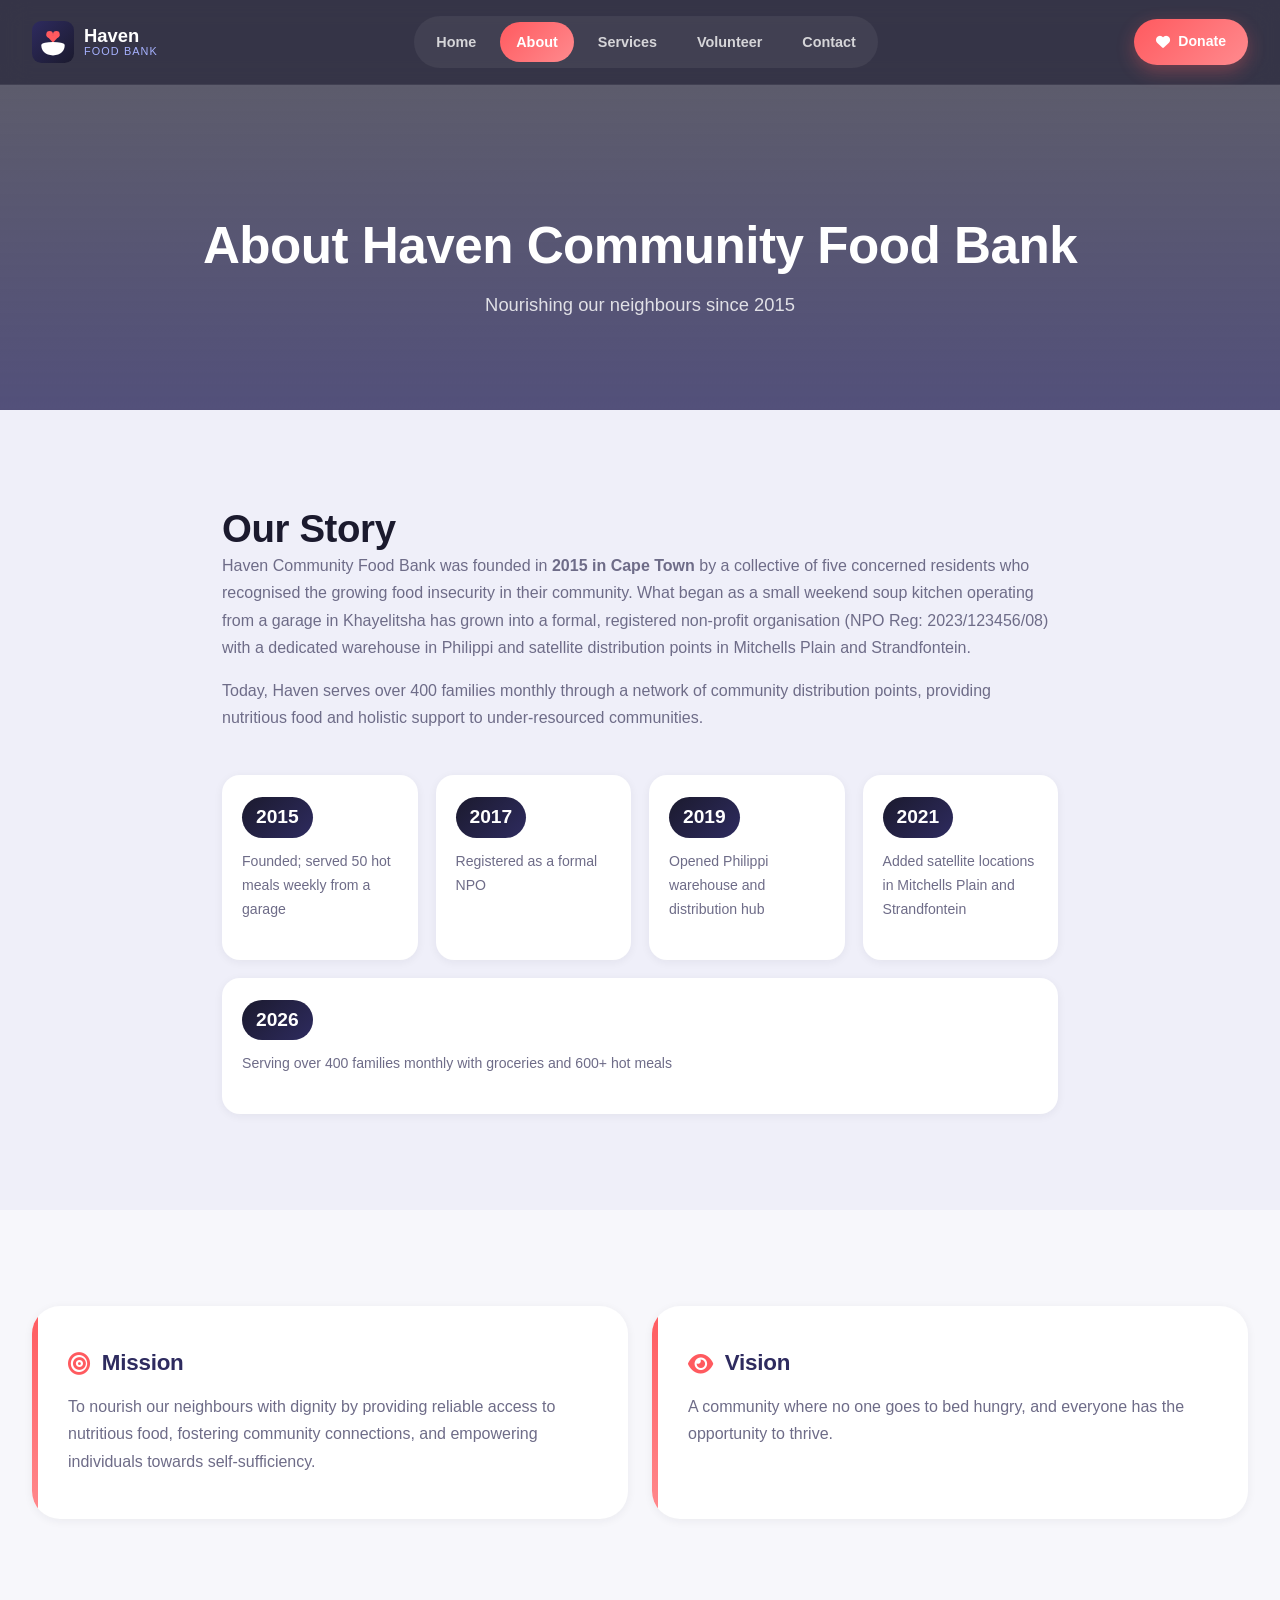
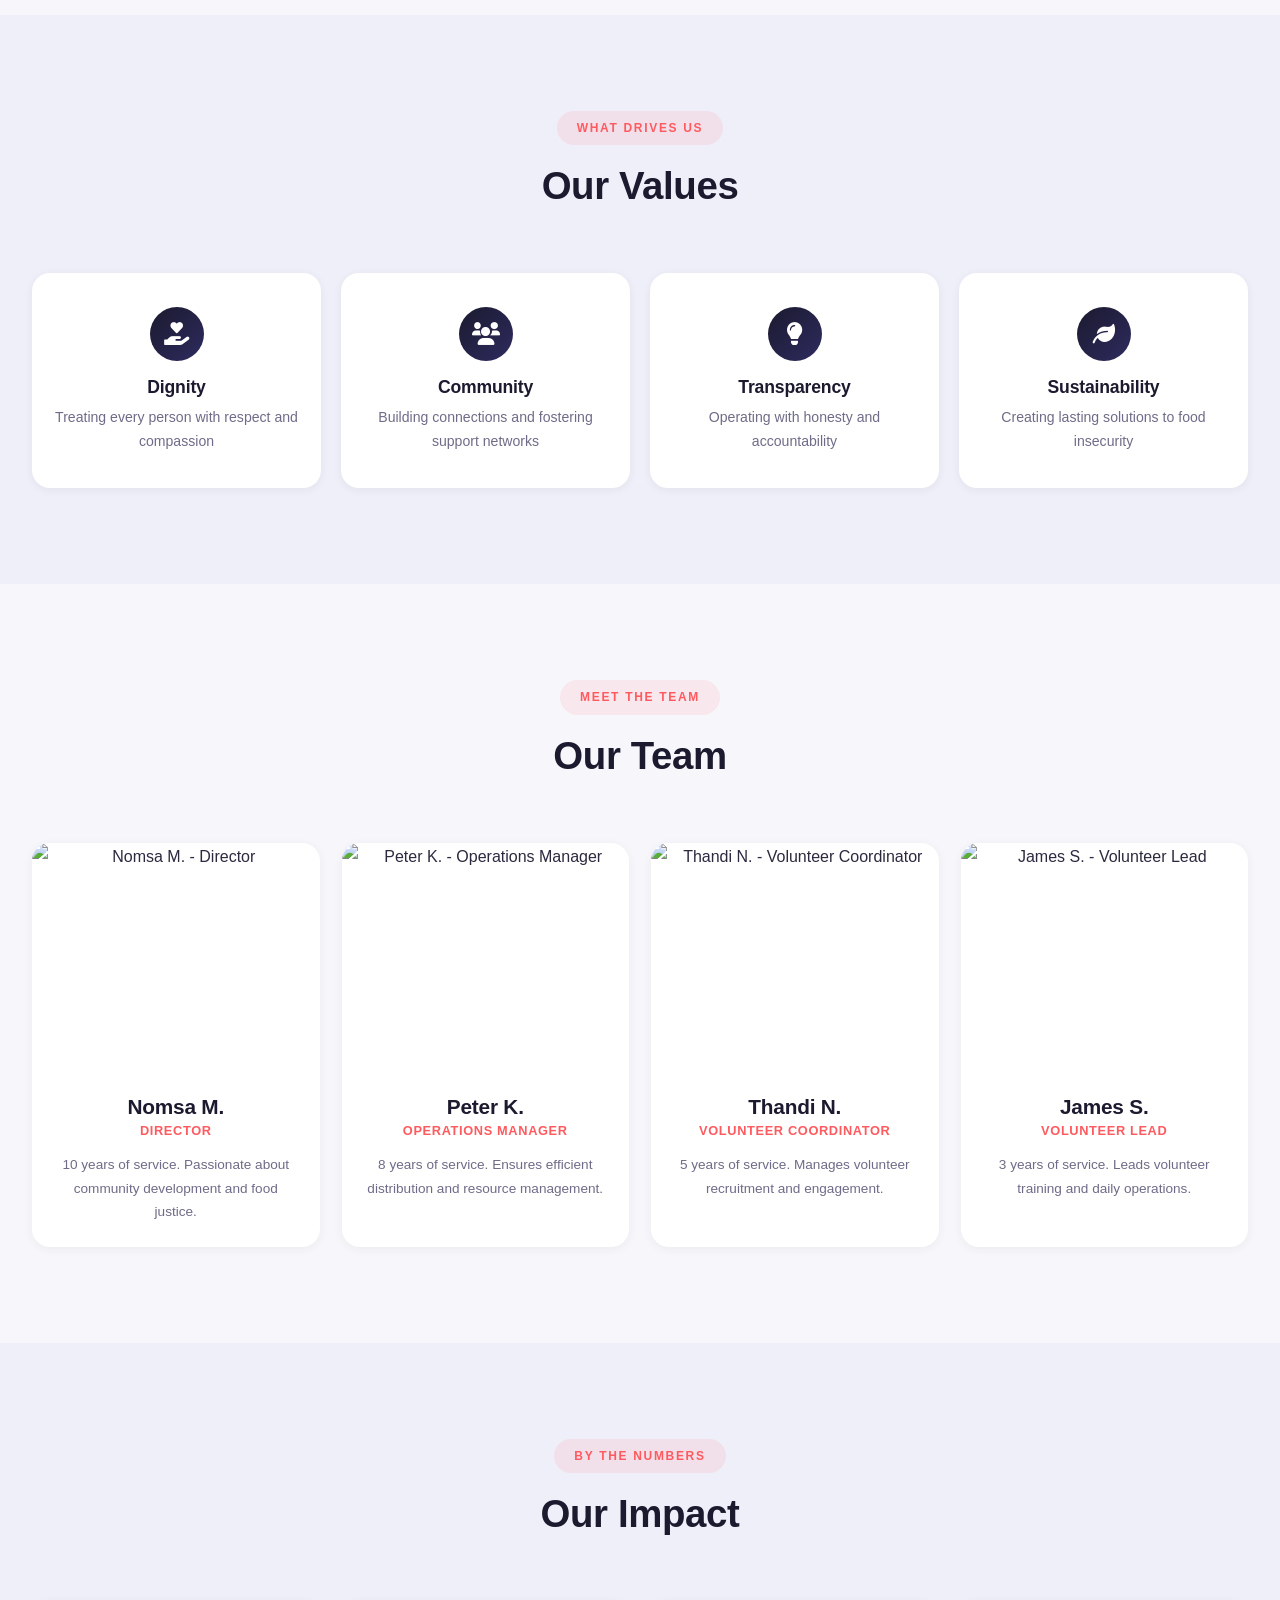
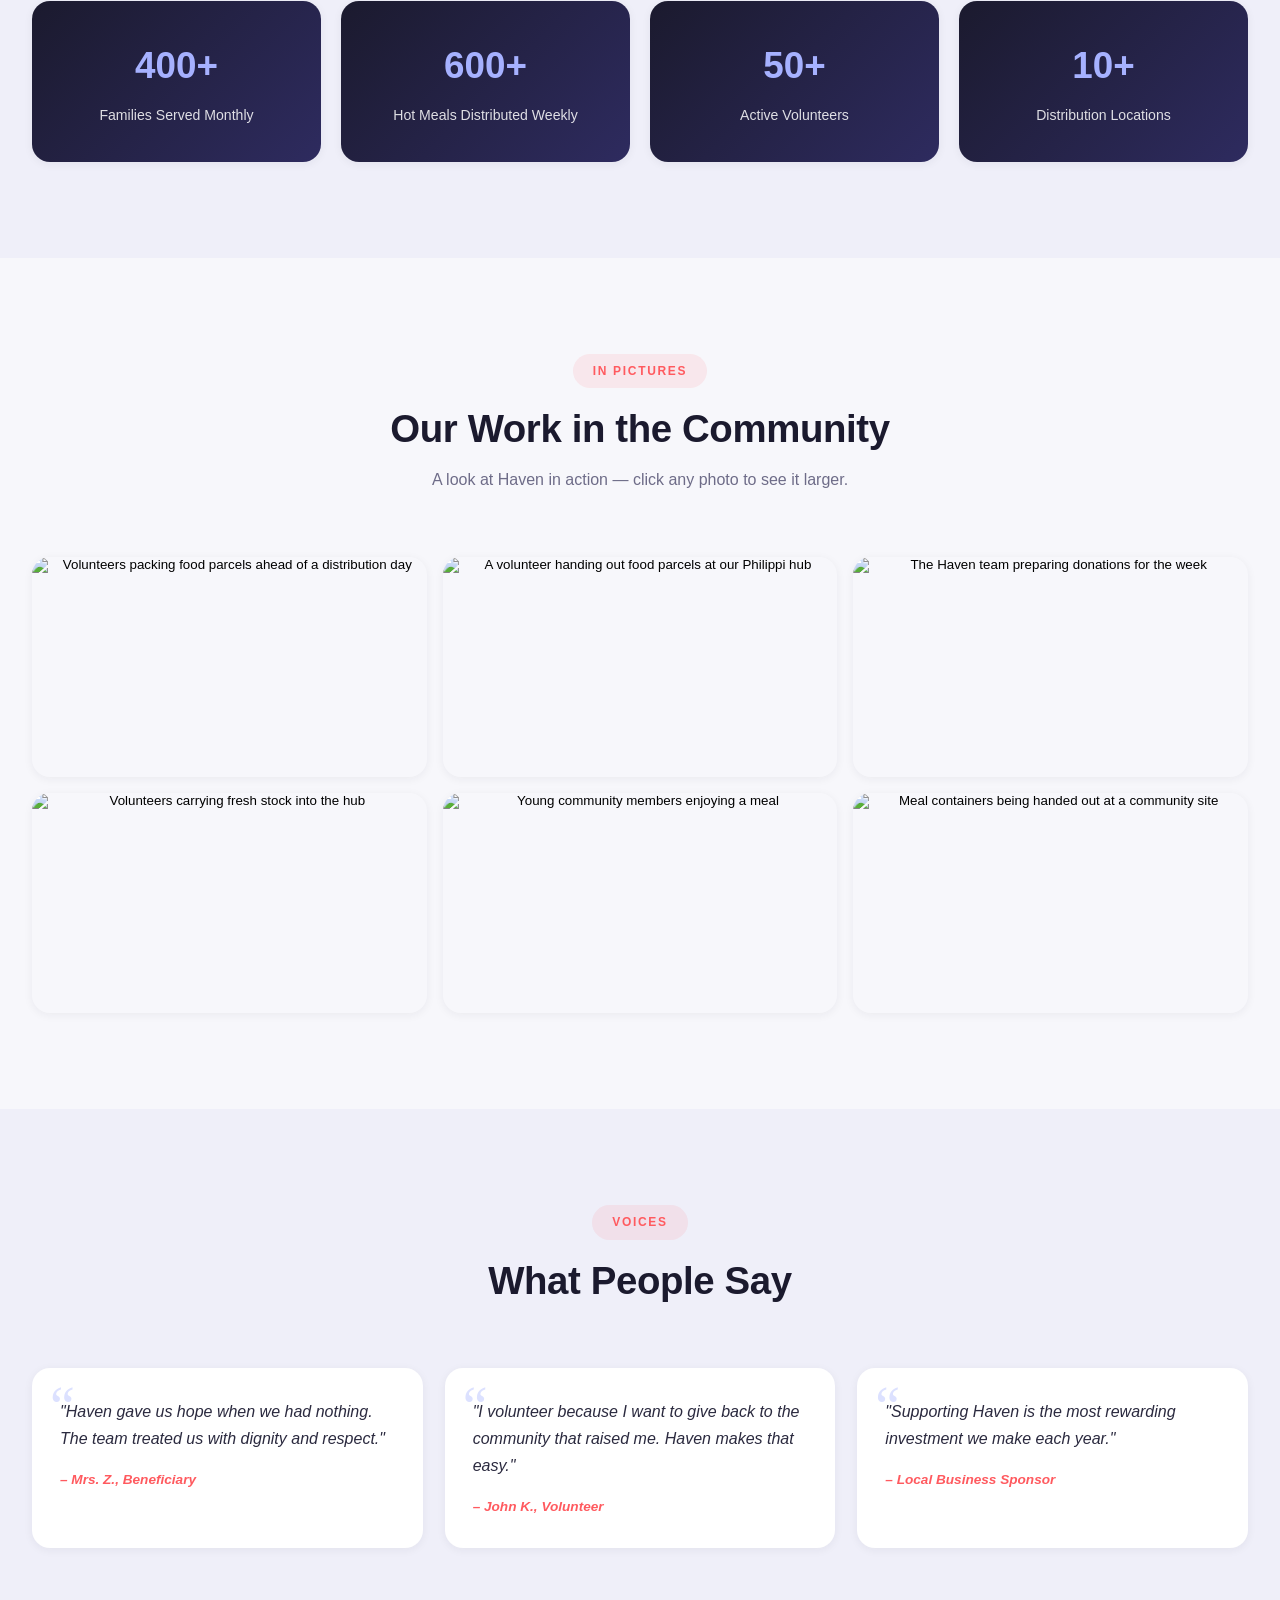
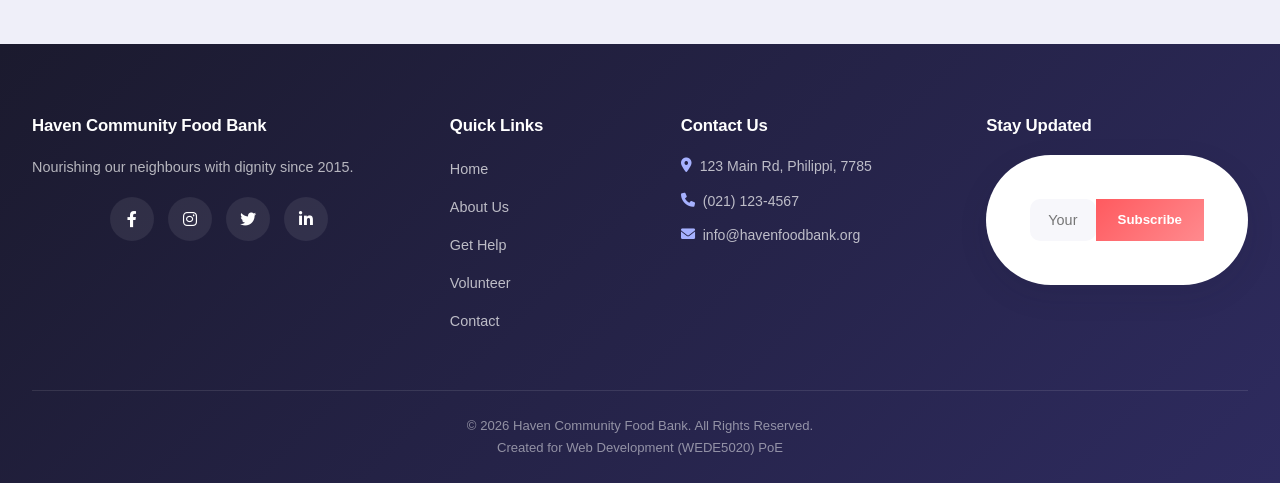
==== commit 437226ed: "fix: correct HTML syntax for favicon link in multiple pages" ====
--- a/about.html
+++ b/about.html
@@ -7,7 +7,7 @@
     <meta name="keywords" content="food bank, Cape Town, community, non-profit, about, mission, vision, team">
     <meta name="author" content="Haven Community Food Bank">
     <title>Haven Community Food Bank - About Us</title>
-    <link rel="icon" type="image/svg+xml" href="favicon.svg"><text y='.9em' font-size='90'>🍲</text></svg>">
+    <link rel="icon" type="image/svg+xml" href="favicon.svg"><text y='.9em' font-size='90'>
     <link rel="canonical" href="https://thapelo-st10480445.github.io/WEDE-POE-ST10480445/about.html">
     <meta property="og:type" content="website">
     <meta property="og:title" content="Haven Community Food Bank - About Us">
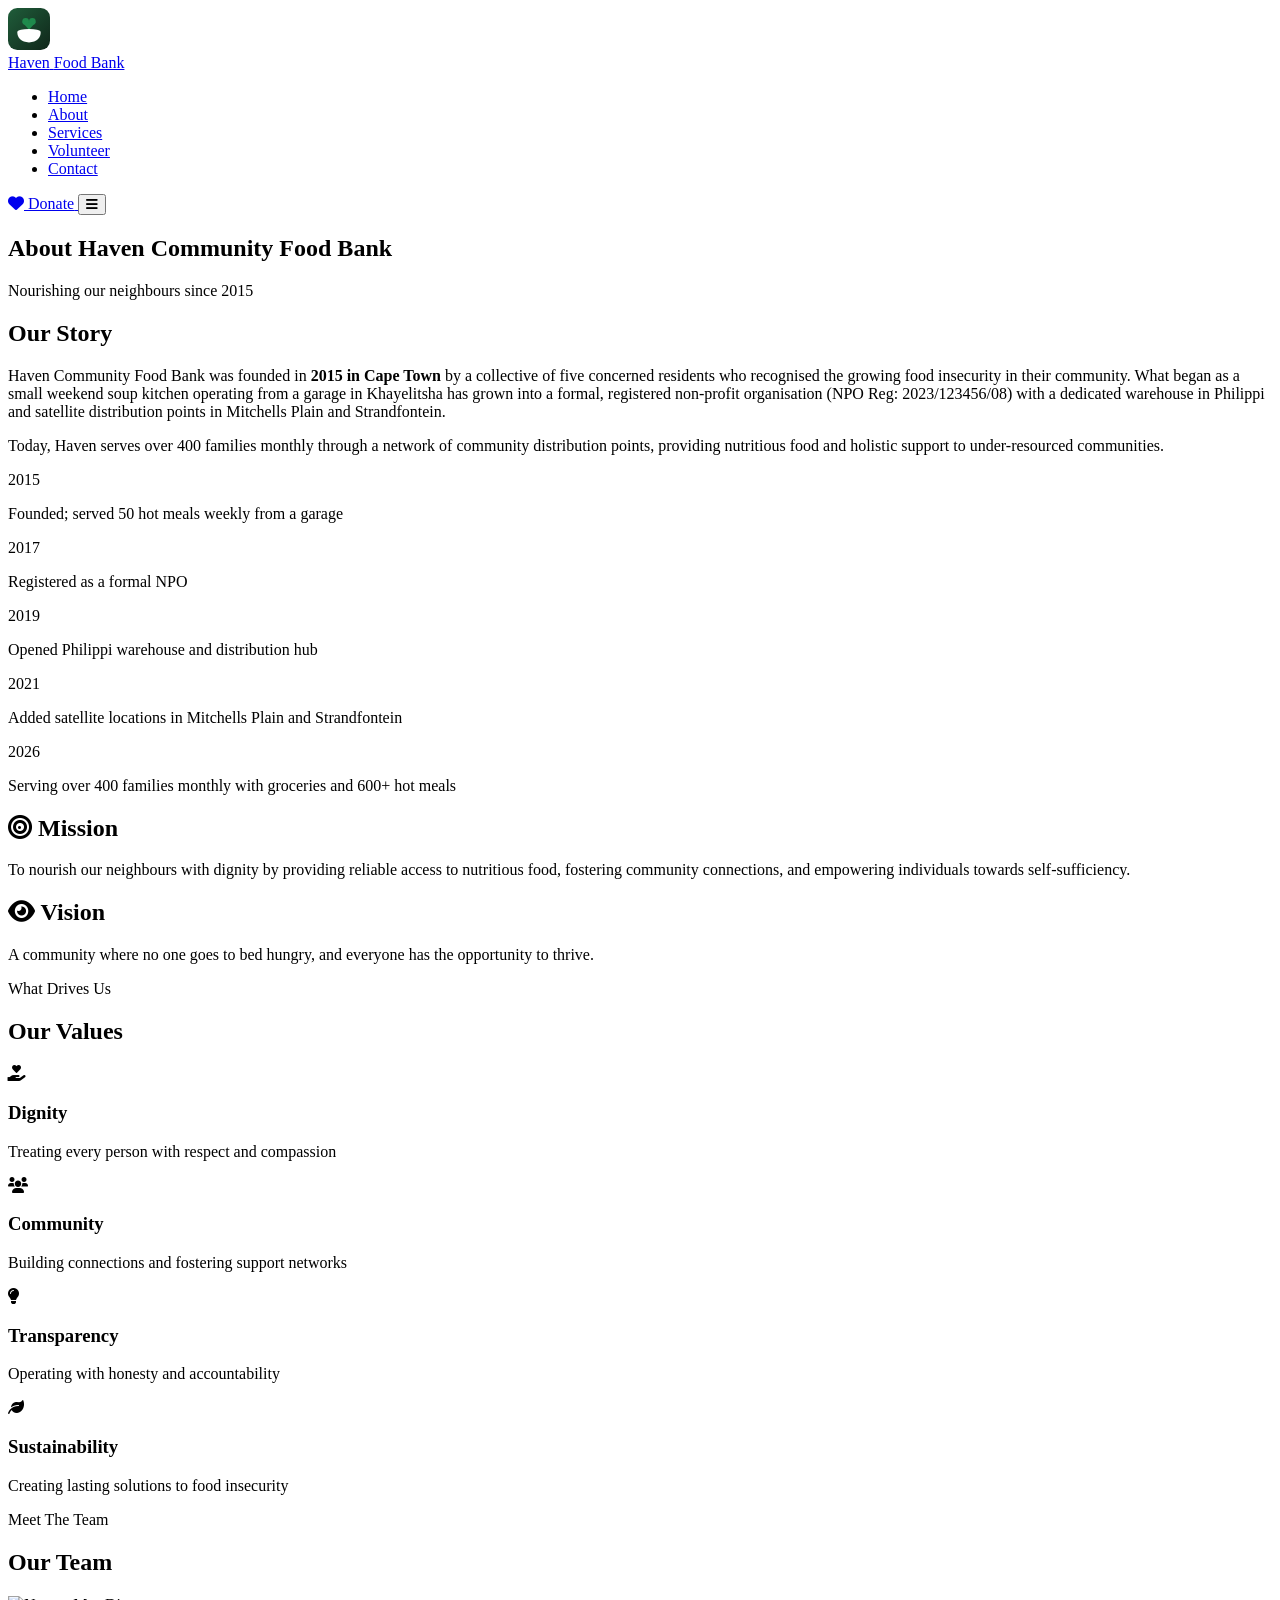
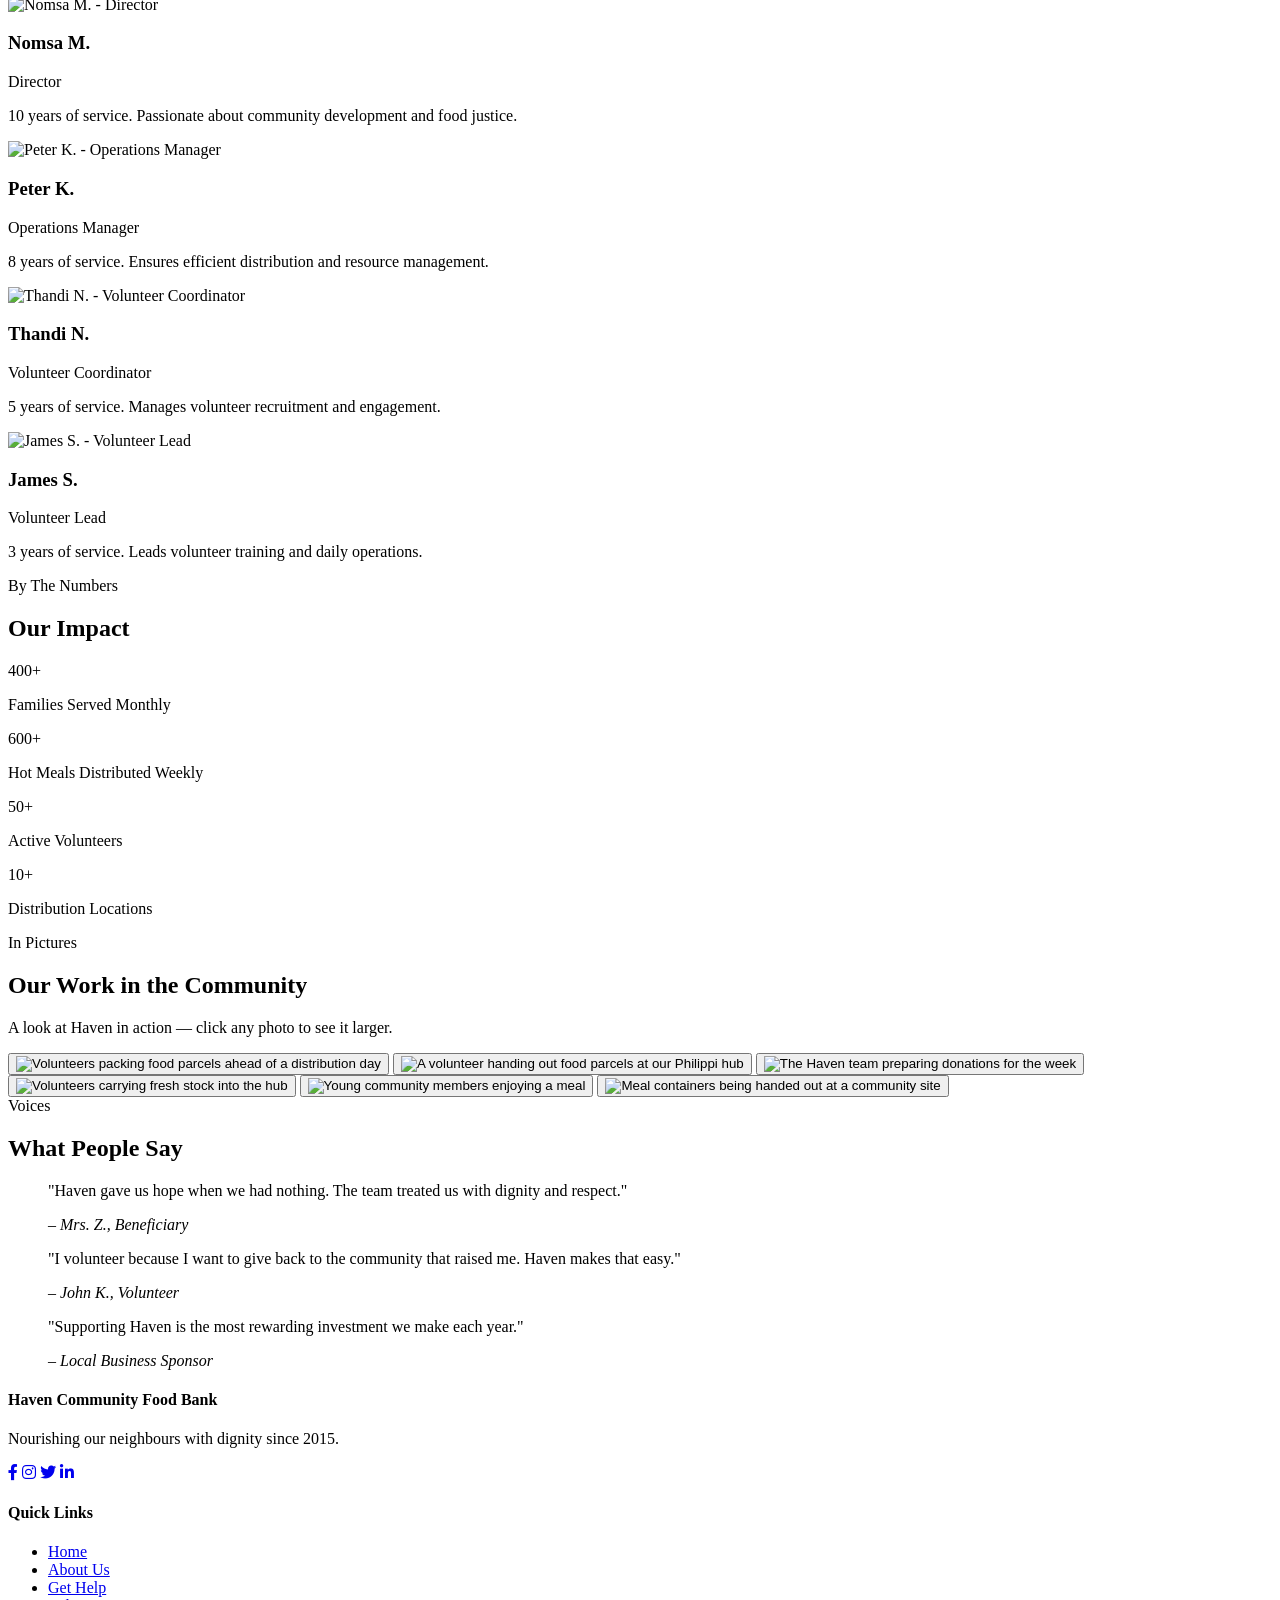
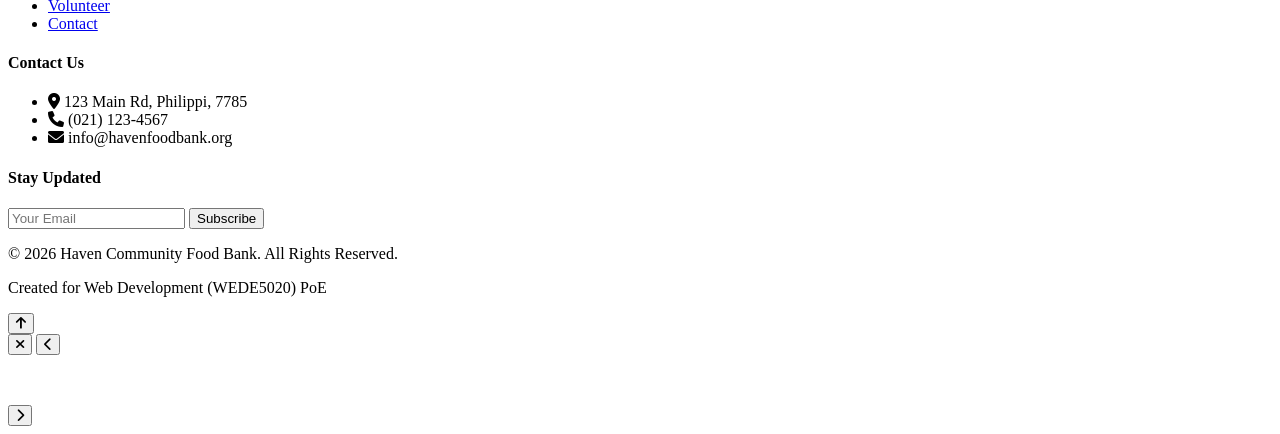
==== commit 3c15486b: "Refactor HTML structure and update styles across index and services pages - Corrected CSS file paths" ====
--- a/about.html
+++ b/about.html
@@ -21,7 +21,7 @@
     <meta name="twitter:image" content="https://images.pexels.com/photos/6995201/pexels-photo-6995201.jpeg?auto=compress&cs=tinysrgb&w=1200">
     <link href="https://fonts.googleapis.com/css2?family=Montserrat:wght@300;400;600;700;800;900&family=Open+Sans:wght@300;400;600;700&display=swap" rel="stylesheet">
     <link rel="stylesheet" href="https://cdnjs.cloudflare.com/ajax/libs/font-awesome/6.0.0/css/all.min.css">
-    <link rel="stylesheet" href="CSS/style.css">
+    <link rel="stylesheet" href="css/style.css">
 </head>
 <body>
 
@@ -33,14 +33,14 @@
                     <svg width="42" height="42" viewBox="0 0 100 100" xmlns="http://www.w3.org/2000/svg">
                         <defs>
                             <linearGradient id="havenLogoGrad" x1="0%" y1="0%" x2="100%" y2="100%">
-                                <stop offset="0%" stop-color="#2E2B5F"/>
-                                <stop offset="100%" stop-color="#1B1A2E"/>
+                                <stop offset="0%" stop-color="#1F5D3A"/>
+                                <stop offset="100%" stop-color="#10261A"/>
                             </linearGradient>
                         </defs>
                         <rect width="100" height="100" rx="22" fill="url(#havenLogoGrad)"/>
-                        <circle cx="42" cy="32" r="8" fill="#FF5A5F"/>
-                        <circle cx="58" cy="32" r="8" fill="#FF5A5F"/>
-                        <path d="M34,34 L50,52 L66,34 Z" fill="#FF5A5F"/>
+                        <circle cx="42" cy="32" r="8" fill="#1F8A4C"/>
+                        <circle cx="58" cy="32" r="8" fill="#1F8A4C"/>
+                        <path d="M34,34 L50,52 L66,34 Z" fill="#1F8A4C"/>
                         <ellipse cx="50" cy="56" rx="27" ry="6" fill="#FFFFFF"/>
                         <path d="M22,56 Q22,80 50,82 Q78,80 78,56 Z" fill="#FFFFFF"/>
                     </svg>
@@ -75,7 +75,7 @@
 
         <!-- PAGE HEADER -->
         <section class="page-header">
-            <div class="page-header-bg" style="background: linear-gradient(rgba(27,26,46,0.7), rgba(46,43,95,0.82)), url('https://images.pexels.com/photos/6995201/pexels-photo-6995201.jpeg?auto=compress&cs=tinysrgb&w=600'); background-size: cover; background-position: center;"></div>
+            <div class="page-header-bg" style="background: linear-gradient(rgba(16,38,26,0.7), rgba(31,93,58,0.82)), url('https://images.pexels.com/photos/6995201/pexels-photo-6995201.jpeg?auto=compress&cs=tinysrgb&w=600'); background-size: cover; background-position: center;"></div>
             <div class="container">
                 <h1>About Haven Community Food Bank</h1>
                 <p>Nourishing our neighbours since 2015</p>
@@ -342,6 +342,6 @@
         <button class="lightbox-arrow lightbox-next" id="lightboxNext" aria-label="Next photo"><i class="fas fa-chevron-right"></i></button>
     </div>
 
-    <script src="JS/main.js"></script>
+    <script src="js/main.js"></script>
 </body>
 </html>
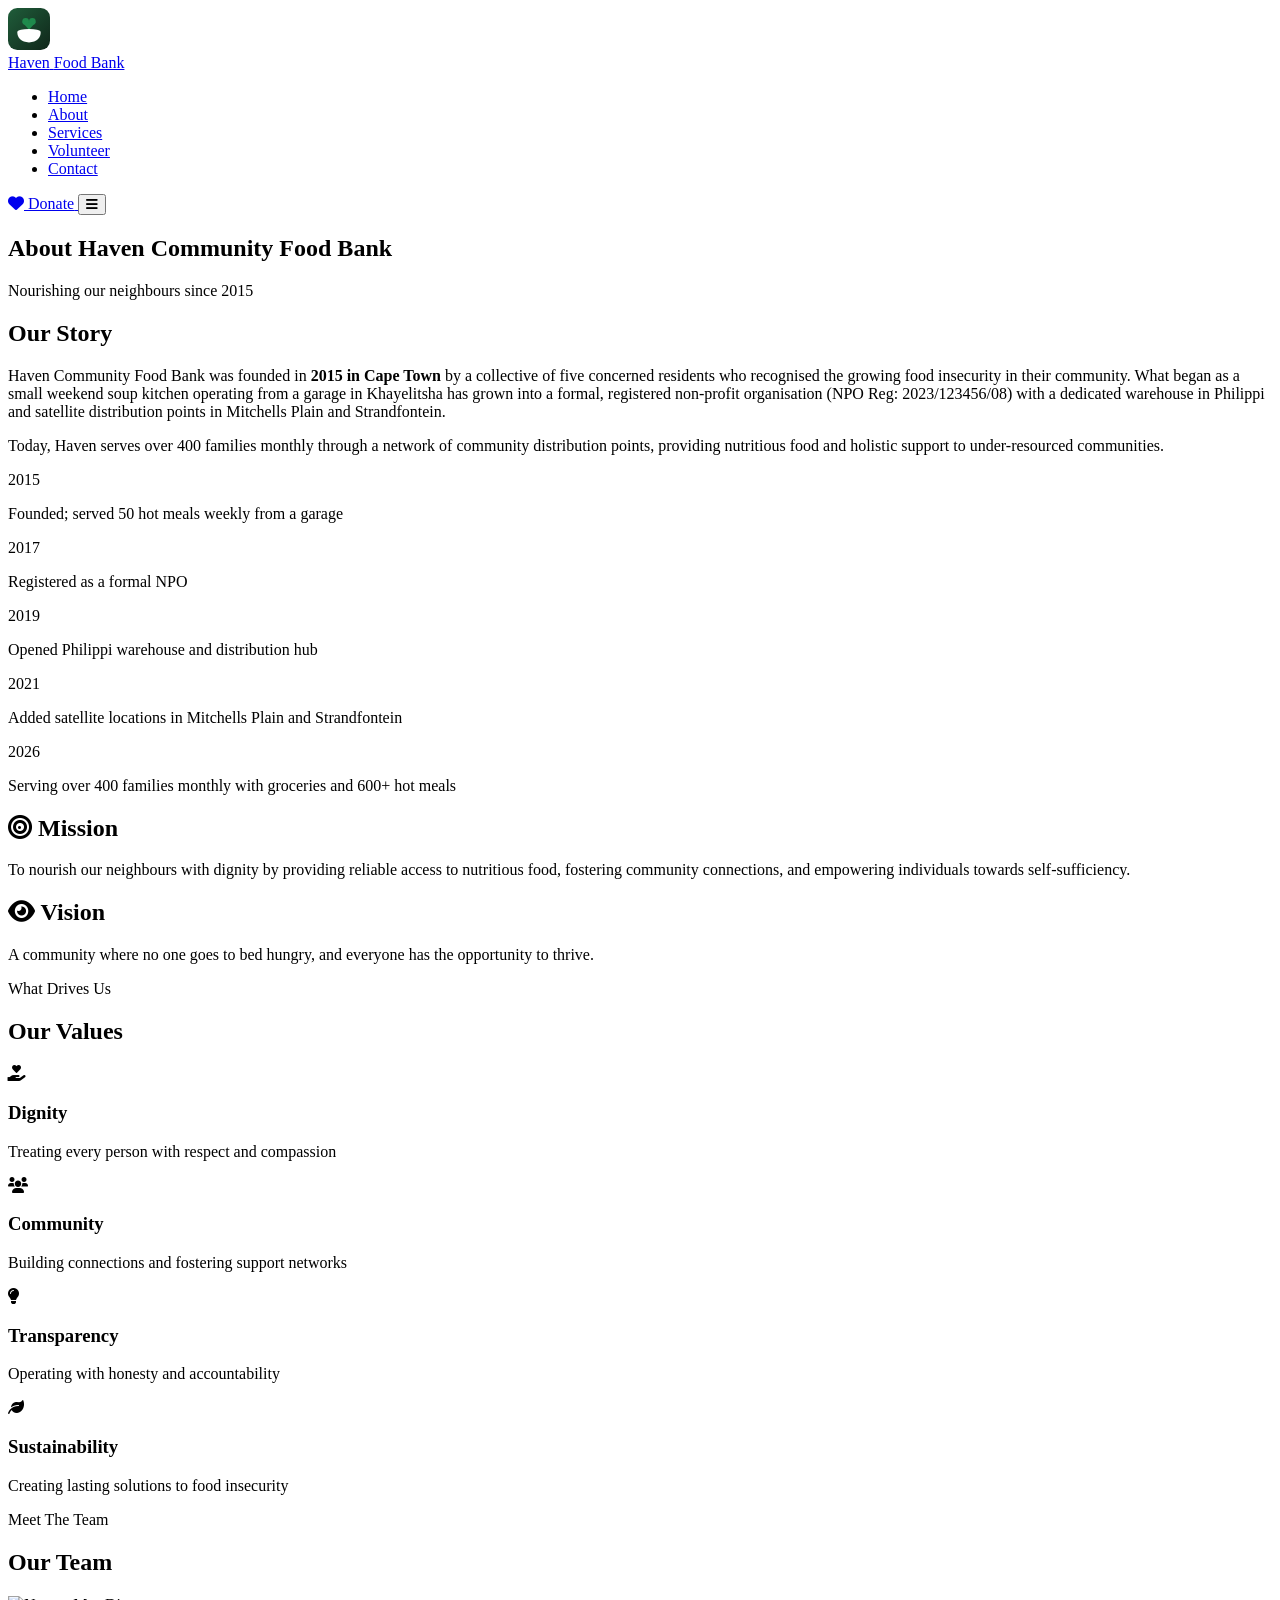
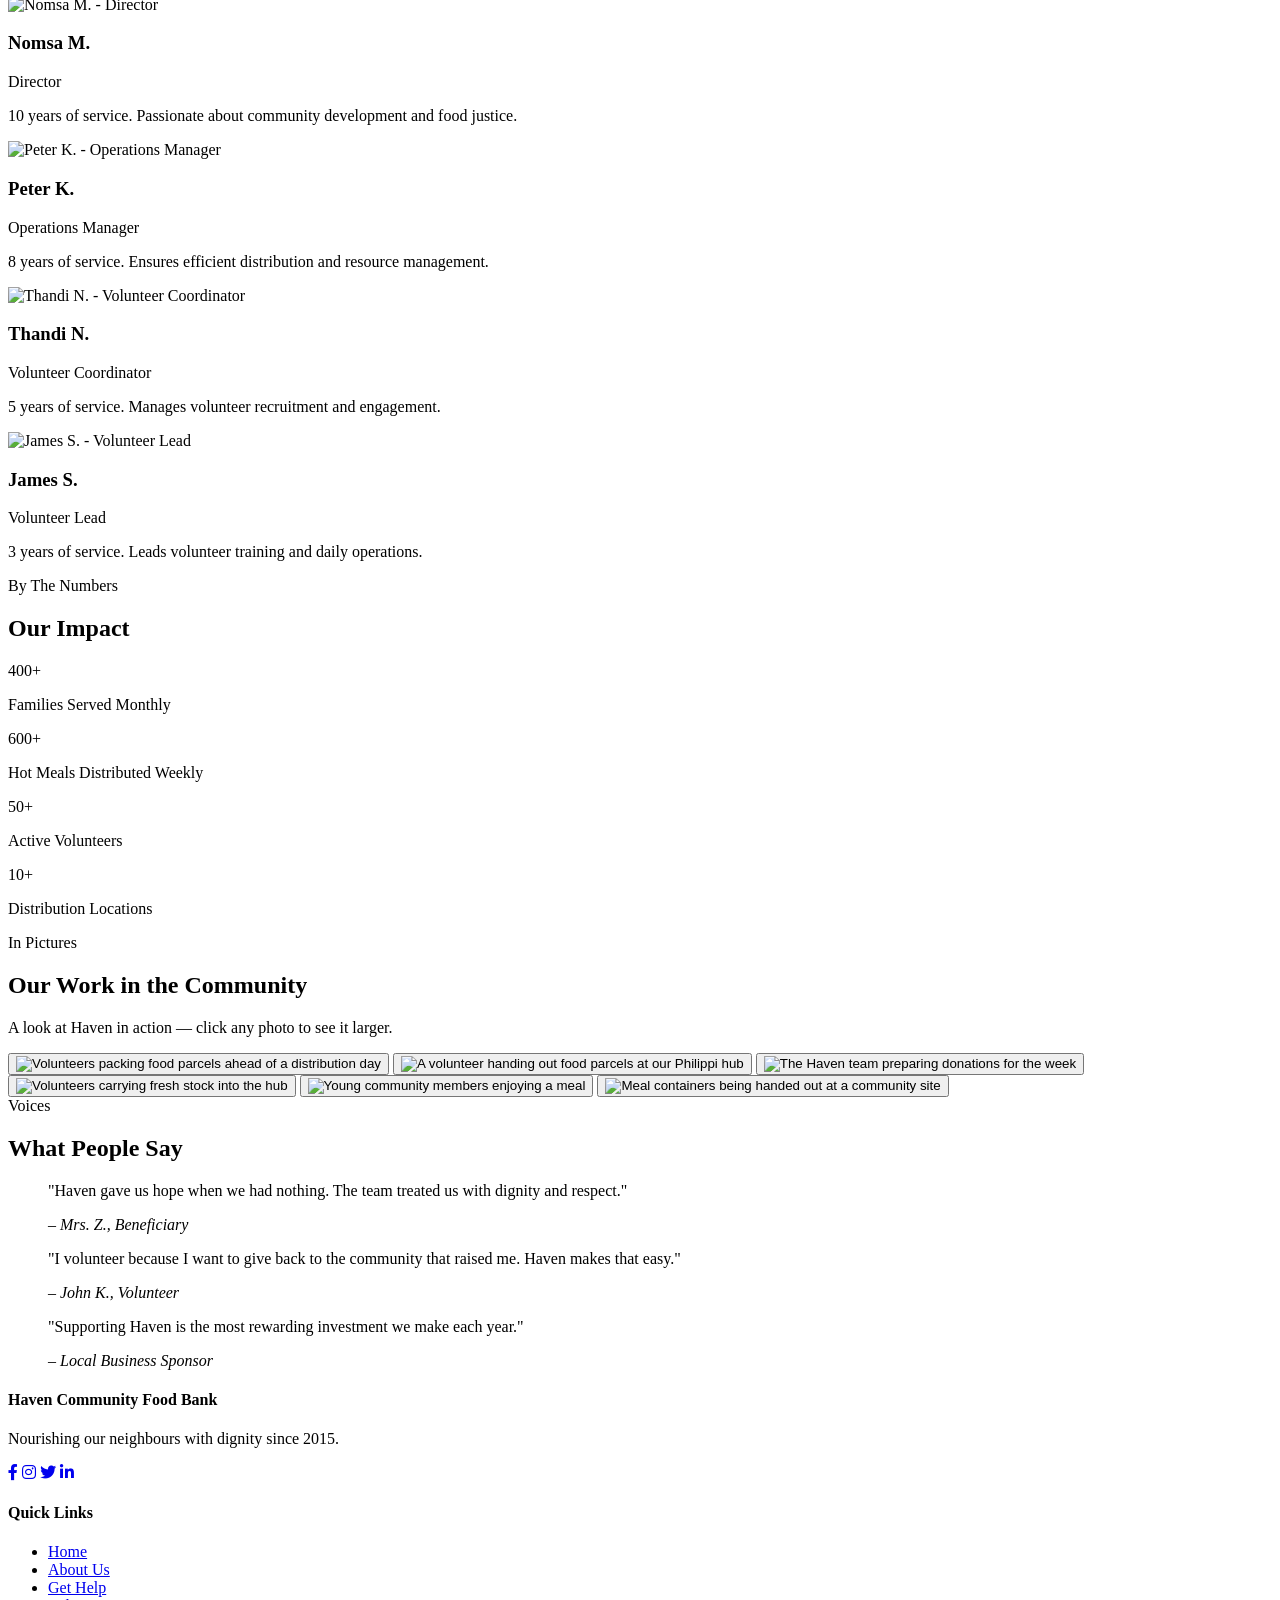
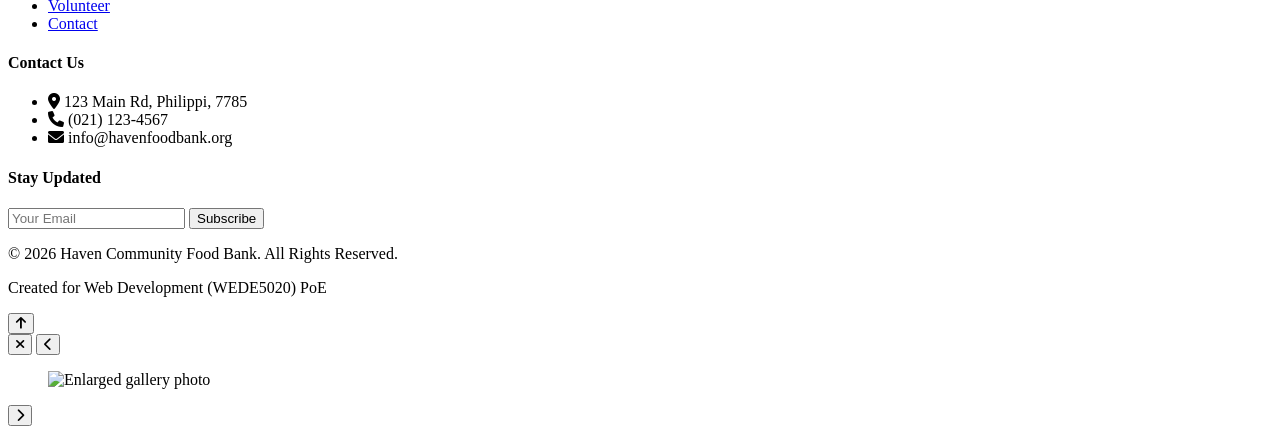
==== commit 020d9d99: "Refactor HTML files for consistency and accessibility improvements; update metadata, forms, and cont" ====
--- a/about.html
+++ b/about.html
@@ -7,7 +7,7 @@
     <meta name="keywords" content="food bank, Cape Town, community, non-profit, about, mission, vision, team">
     <meta name="author" content="Haven Community Food Bank">
     <title>Haven Community Food Bank - About Us</title>
-    <link rel="icon" type="image/svg+xml" href="favicon.svg"><text y='.9em' font-size='90'>
+    <link rel="icon" type="image/svg+xml" href="favicon.svg">
     <link rel="canonical" href="https://thapelo-st10480445.github.io/WEDE-POE-ST10480445/about.html">
     <meta property="og:type" content="website">
     <meta property="og:title" content="Haven Community Food Bank - About Us">
@@ -336,7 +336,7 @@
         <button class="lightbox-close" id="lightboxClose" aria-label="Close enlarged photo"><i class="fas fa-times"></i></button>
         <button class="lightbox-arrow lightbox-prev" id="lightboxPrev" aria-label="Previous photo"><i class="fas fa-chevron-left"></i></button>
         <figure class="lightbox-figure">
-            <img class="lightbox-image" id="lightboxImage" src="" alt="">
+            <img class="lightbox-image" id="lightboxImage" src="" alt="Enlarged gallery photo">
             <figcaption class="lightbox-caption" id="lightboxCaption"></figcaption>
         </figure>
         <button class="lightbox-arrow lightbox-next" id="lightboxNext" aria-label="Next photo"><i class="fas fa-chevron-right"></i></button>
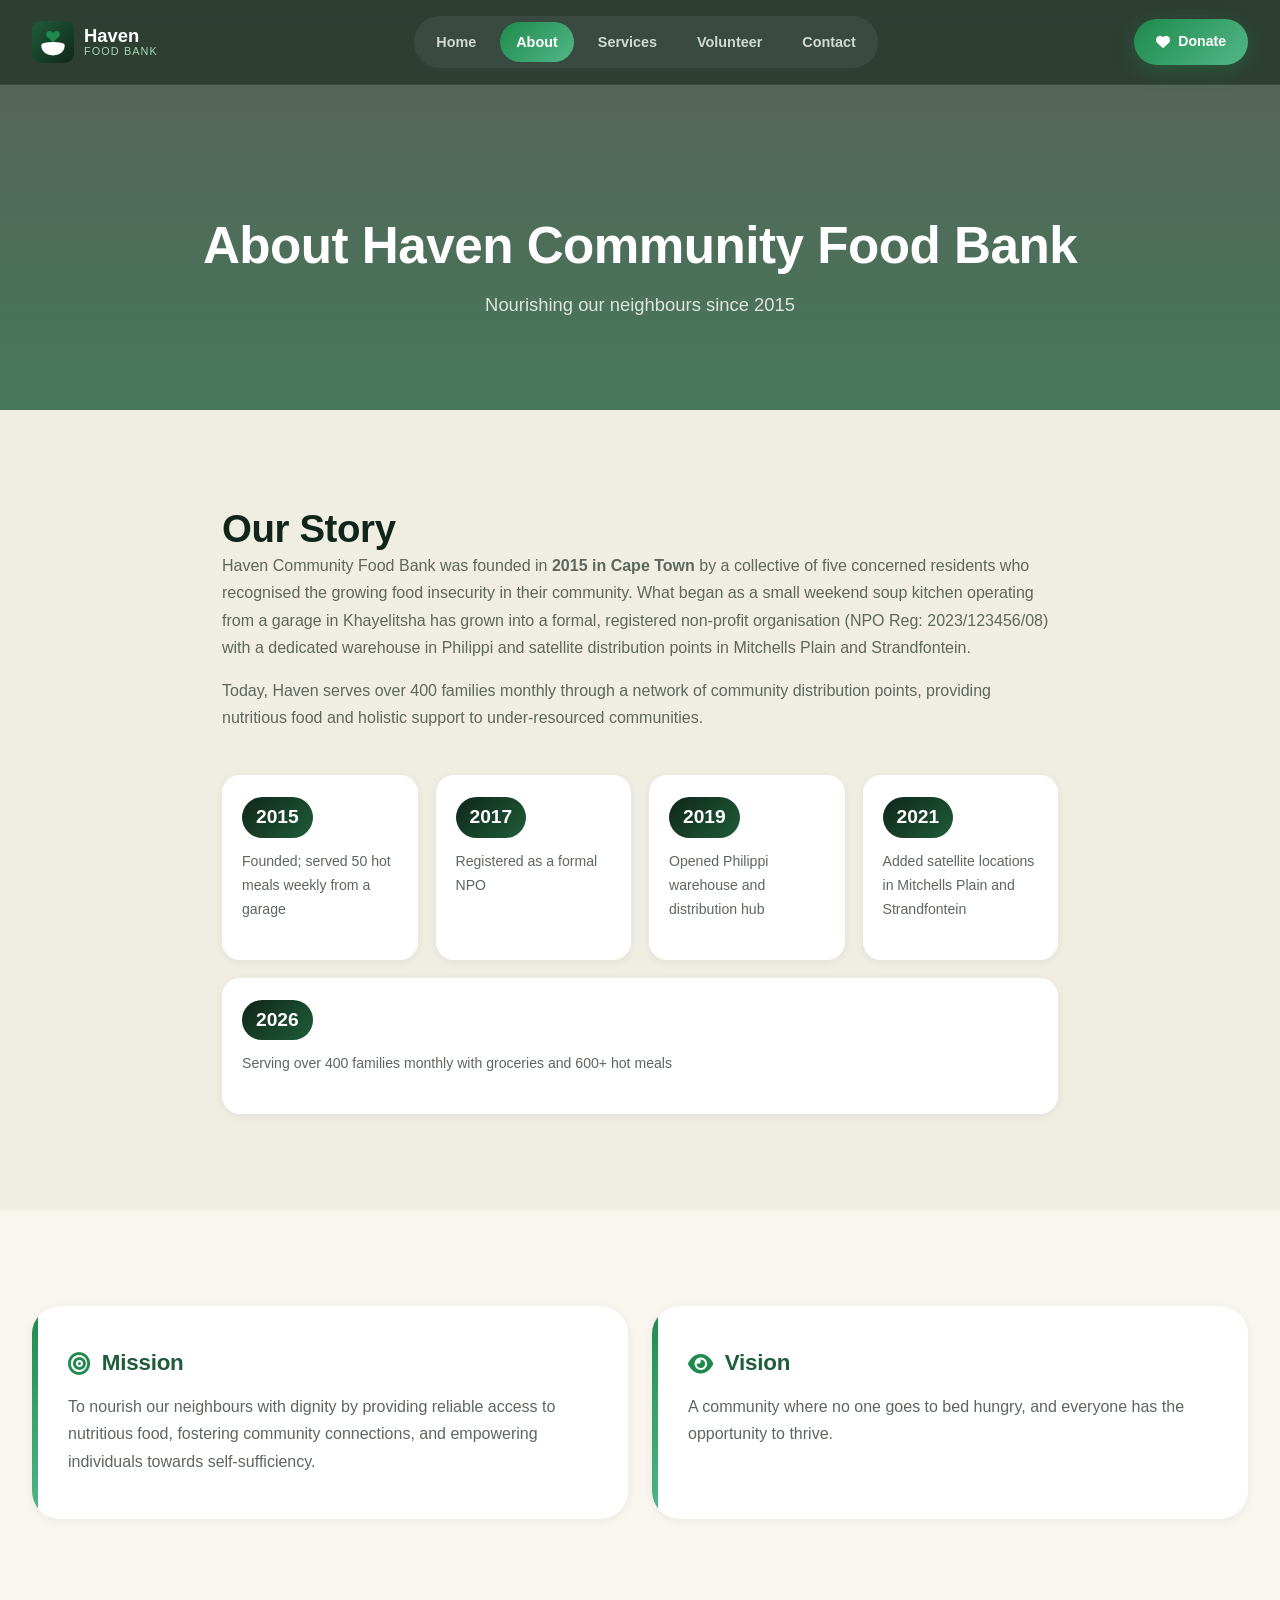
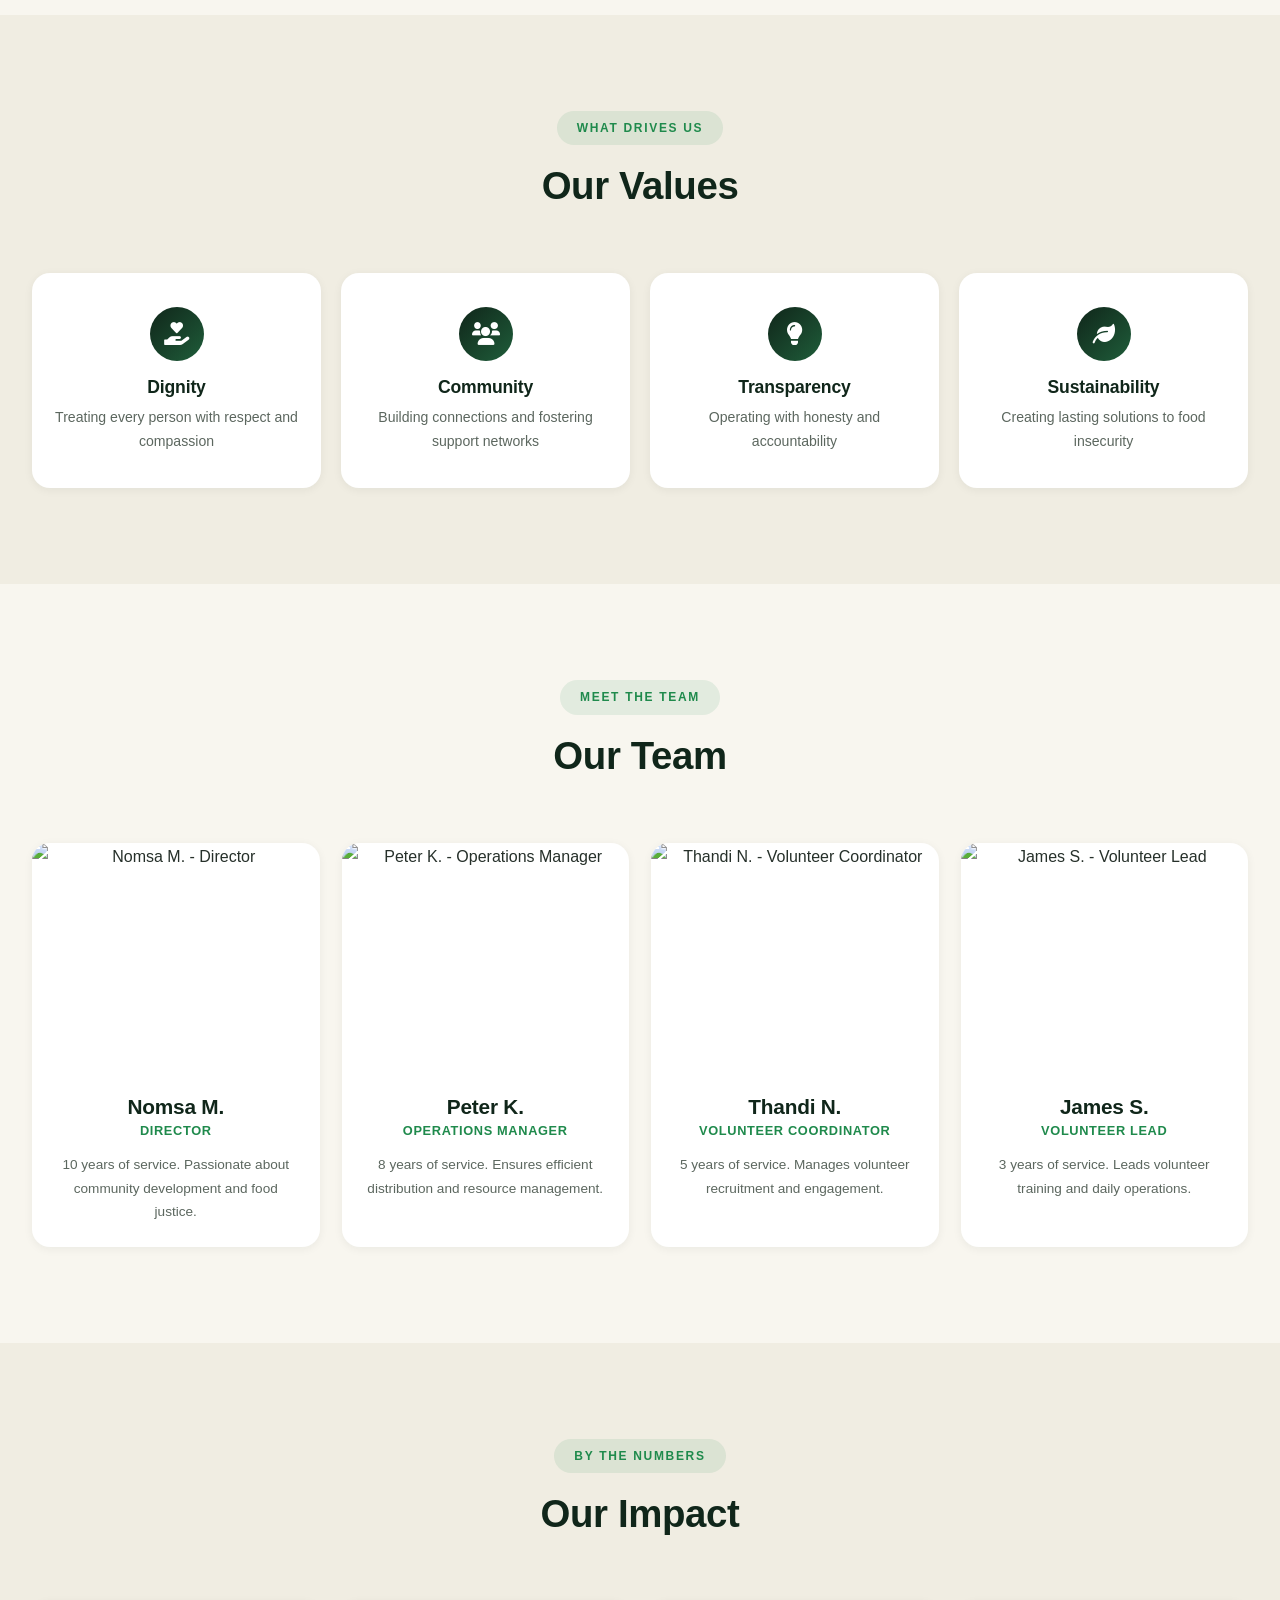
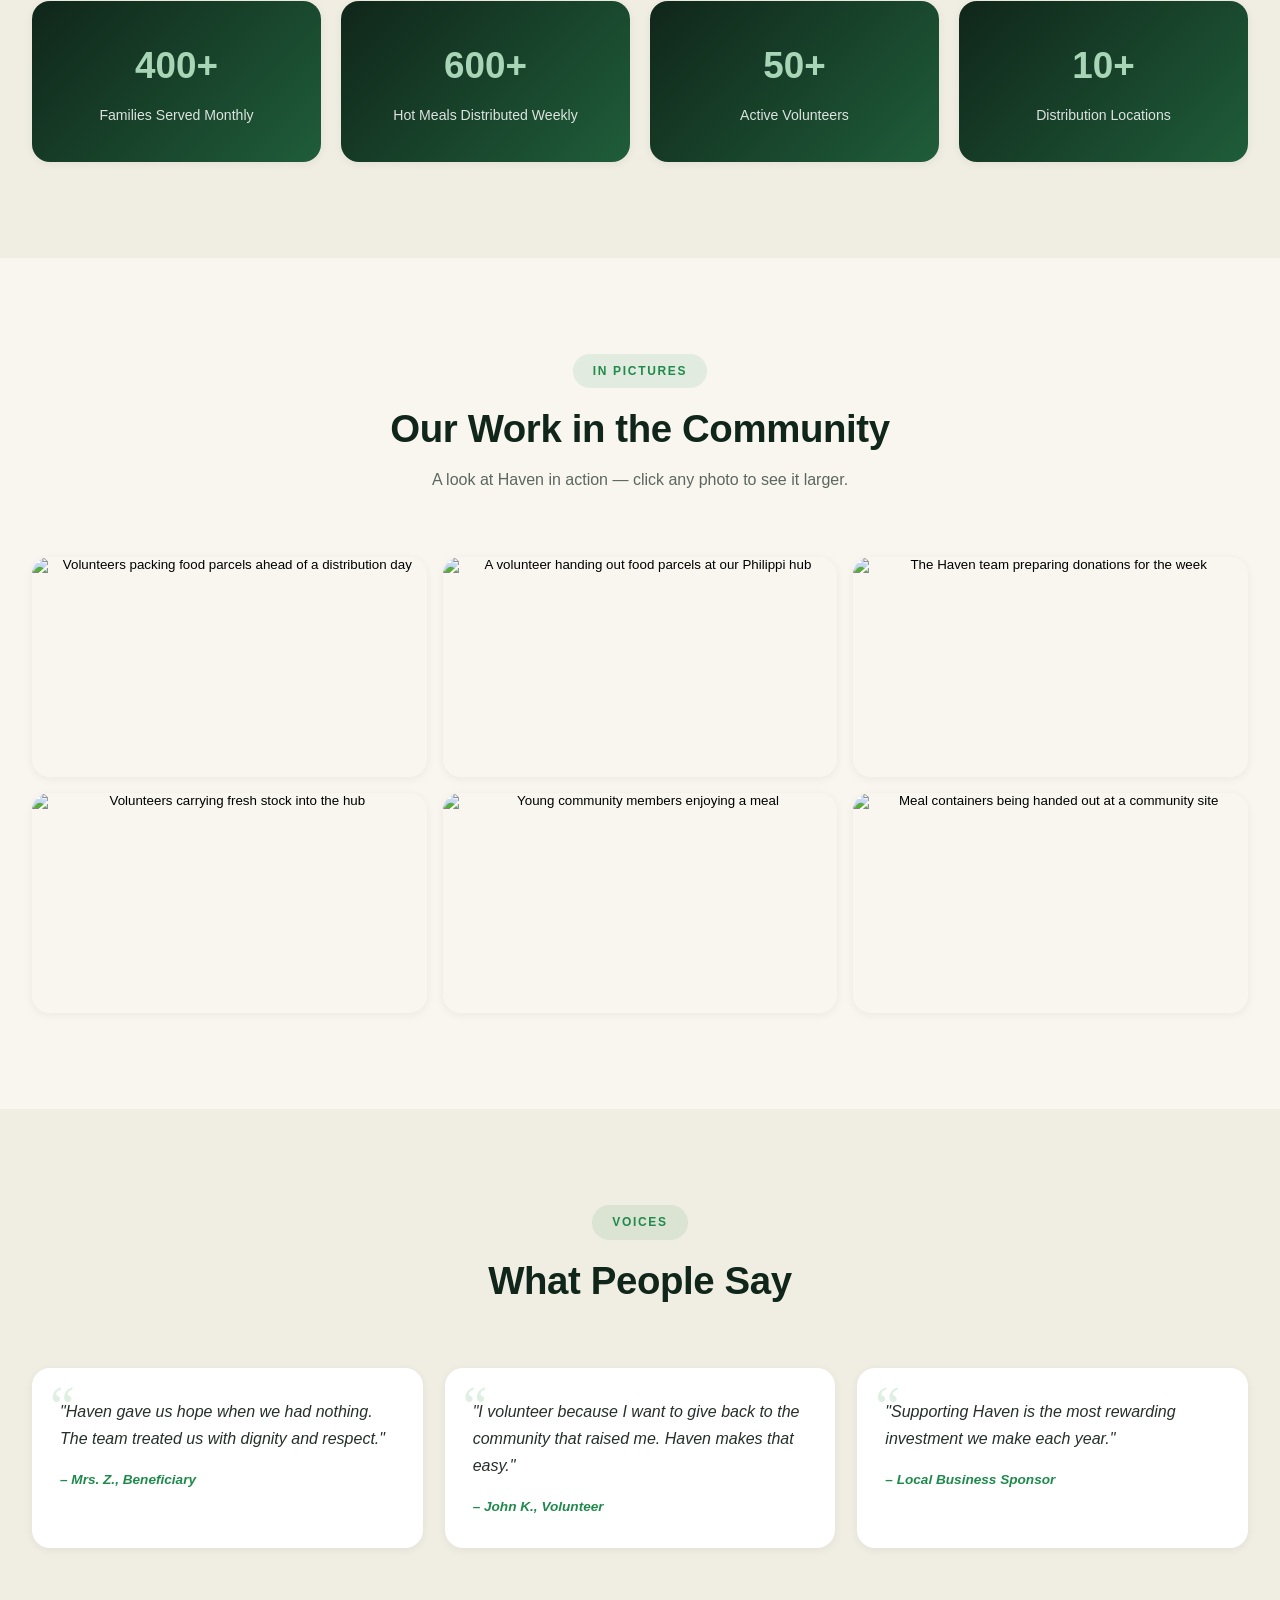
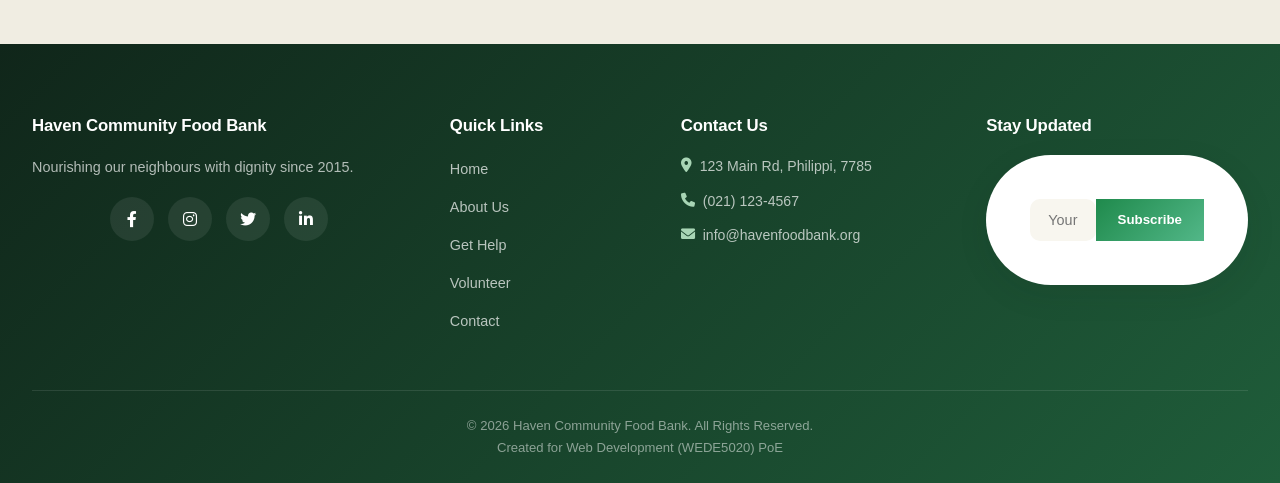
==== commit 215e9f2e: "fix: update stylesheet and script paths to use consistent casing" ====
--- a/about.html
+++ b/about.html
@@ -3,6 +3,15 @@
 <head>
     <meta charset="UTF-8">
     <meta name="viewport" content="width=device-width, initial-scale=1.0">
+    <!-- Security: Content Security Policy limits where scripts, styles and data can come from -->
+    <meta http-equiv="Content-Security-Policy" content="default-src 'self'; script-src 'self' https://unpkg.com; style-src 'self' 'unsafe-inline' https://fonts.googleapis.com https://cdnjs.cloudflare.com https://unpkg.com; font-src 'self' https://fonts.gstatic.com https://cdnjs.cloudflare.com; img-src 'self' data: https:; connect-src 'self' https://jsonplaceholder.typicode.com; object-src 'none'; base-uri 'self'; form-action 'self' mailto:">
+    <meta name="referrer" content="strict-origin-when-cross-origin">
+    <meta name="theme-color" content="#1F5D3A">
+    <!-- Page speed: open early connections to the services the page uses -->
+    <link rel="preconnect" href="https://fonts.googleapis.com">
+    <link rel="preconnect" href="https://fonts.gstatic.com" crossorigin>
+    <link rel="preconnect" href="https://cdnjs.cloudflare.com" crossorigin>
+    <link rel="preconnect" href="https://images.pexels.com" crossorigin>
     <meta name="description" content="About Haven Community Food Bank - Nourishing our neighbours since 2015 in Cape Town.">
     <meta name="keywords" content="food bank, Cape Town, community, non-profit, about, mission, vision, team">
     <meta name="author" content="Haven Community Food Bank">
@@ -21,7 +30,7 @@
     <meta name="twitter:image" content="https://images.pexels.com/photos/6995201/pexels-photo-6995201.jpeg?auto=compress&cs=tinysrgb&w=1200">
     <link href="https://fonts.googleapis.com/css2?family=Montserrat:wght@300;400;600;700;800;900&family=Open+Sans:wght@300;400;600;700&display=swap" rel="stylesheet">
     <link rel="stylesheet" href="https://cdnjs.cloudflare.com/ajax/libs/font-awesome/6.0.0/css/all.min.css">
-    <link rel="stylesheet" href="css/style.css">
+    <link rel="stylesheet" href="CSS/style.css">
 </head>
 <body>
 
@@ -342,6 +351,6 @@
         <button class="lightbox-arrow lightbox-next" id="lightboxNext" aria-label="Next photo"><i class="fas fa-chevron-right"></i></button>
     </div>
 
-    <script src="js/main.js"></script>
+    <script src="JS/main.js" defer></script>
 </body>
 </html>
--- a/CSS/style.css
+++ b/CSS/style.css
@@ -0,0 +1,2067 @@
+/* ==========================================================================
+   HAVEN COMMUNITY FOOD BANK — MAIN STYLESHEET (v2)
+   Palette: off-white base (#F8F6EF) with fresh greens — forest green
+   (trust/growth), leaf green (action) and sage (calm) — a natural, clean
+   look that suits a food and community organisation.
+   Layout: modernized with a bento-style grid rhythm, glass header,
+   pill buttons, soft large radii, gradient accents, fluid type scale.
+   ========================================================================== */
+
+/* --------------------------------------------------------------------------
+   1. CSS VARIABLES
+   -------------------------------------------------------------------------- */
+:root {
+    /* Brand colours */
+    --color-primary: #1F8A4C;        /* Leaf green — CTAs, action, growth  */
+    --color-primary-dark: #166B3A;
+    --color-primary-light: #52B788;
+
+    --color-secondary: #1F5D3A;      /* Forest green — trust, dignity      */
+    --color-secondary-dark: #174A2E;
+    --color-secondary-light: #3F8F62;
+
+    --color-accent: #A8D5B5;         /* Soft sage — calm, highlight        */
+    --color-accent-dark: #6FB98F;
+    --color-accent-light: #DDF0E3;
+
+    /* Neutrals */
+    --color-dark: #10261A;           /* Near-black green — header/footer   */
+    --color-dark-alt: #1A3A28;
+    --color-bg: #F8F6EF;             /* Warm off-white — page background   */
+    --color-bg-alt: #F0EDE2;
+    --color-white: #FFFFFF;
+    --color-text: #26302A;
+    --color-text-light: #5C675F;
+    --color-border: #E4E0D0;
+
+    /* Feedback */
+    --color-success: #1F5D3A;
+    --color-error: #D62839;
+
+    /* Gradients */
+    --gradient-primary: linear-gradient(135deg, #1F8A4C 0%, #52B788 100%);
+    --gradient-dark: linear-gradient(135deg, #10261A 0%, #1F5D3A 100%);
+    --gradient-accent: linear-gradient(135deg, #A8D5B5 0%, #52B788 100%);
+
+    /* Typography */
+    --font-heading: 'Montserrat', sans-serif;
+    --font-body: 'Open Sans', sans-serif;
+
+    /* Spacing scale */
+    --space-xs: 0.5rem;
+    --space-sm: 1rem;
+    --space-md: 1.5rem;
+    --space-lg: 2.5rem;
+    --space-xl: 4rem;
+    --space-2xl: 6rem;
+
+    /* Layout */
+    --container-width: 1280px;
+    --radius-sm: 10px;
+    --radius-md: 18px;
+    --radius-lg: 28px;
+    --radius-pill: 999px;
+
+    /* Shadows */
+    --shadow-sm: 0 2px 10px rgba(16, 38, 26, 0.06);
+    --shadow-md: 0 10px 30px rgba(16, 38, 26, 0.10);
+    --shadow-lg: 0 20px 50px rgba(16, 38, 26, 0.16);
+    --shadow-glow: 0 8px 24px rgba(31, 138, 76, 0.28);
+
+    --transition: 0.3s cubic-bezier(0.4, 0, 0.2, 1);
+}
+
+/* --------------------------------------------------------------------------
+   2. RESET & BASE
+   -------------------------------------------------------------------------- */
+* { margin: 0; padding: 0; box-sizing: border-box; }
+
+html { scroll-behavior: smooth; }
+
+body {
+    font-family: var(--font-body);
+    color: var(--color-text);
+    background-color: var(--color-bg);
+    line-height: 1.7;
+    -webkit-font-smoothing: antialiased;
+    overflow-x: hidden;
+}
+
+img { max-width: 100%; display: block; }
+
+a {
+    color: var(--color-primary);
+    text-decoration: none;
+    transition: color var(--transition);
+}
+a:hover { color: var(--color-primary-dark); }
+
+ul { list-style: none; }
+
+h1, h2, h3, h4, h5, h6 {
+    font-family: var(--font-heading);
+    color: var(--color-dark);
+    font-weight: 800;
+    line-height: 1.2;
+    letter-spacing: -0.01em;
+}
+
+h1 { font-size: clamp(2.2rem, 4vw, 3.2rem); }
+h2 { font-size: clamp(1.8rem, 3vw, 2.4rem); }
+h3 { font-size: 1.3rem; }
+
+p { color: var(--color-text-light); }
+
+.highlight {
+    background: var(--gradient-primary);
+    -webkit-background-clip: text;
+    background-clip: text;
+    color: transparent;
+}
+
+/* Focus visibility for accessibility / keyboard navigation */
+a:focus-visible,
+button:focus-visible,
+input:focus-visible,
+textarea:focus-visible,
+select:focus-visible {
+    outline: 3px solid var(--color-accent-dark);
+    outline-offset: 3px;
+    border-radius: var(--radius-sm);
+}
+
+.container {
+    width: 100%;
+    max-width: var(--container-width);
+    margin: 0 auto;
+    padding: 0 32px;
+}
+
+/* Visually hidden but still readable by screen readers */
+.sr-only {
+    position: absolute;
+    width: 1px; height: 1px;
+    padding: 0; margin: -1px;
+    overflow: hidden;
+    clip: rect(0, 0, 0, 0);
+    white-space: nowrap;
+    border: 0;
+}
+
+/* --------------------------------------------------------------------------
+   3. BUTTONS — pill-shaped, modern
+   -------------------------------------------------------------------------- */
+.btn {
+    display: inline-flex;
+    align-items: center;
+    justify-content: center;
+    gap: 10px;
+    padding: 15px 32px;
+    min-height: 44px;
+    border-radius: var(--radius-pill);
+    font-family: var(--font-heading);
+    font-weight: 700;
+    font-size: 0.92rem;
+    letter-spacing: 0.01em;
+    border: 2px solid transparent;
+    cursor: pointer;
+    touch-action: manipulation;
+    -webkit-tap-highlight-color: transparent;
+    transition: transform var(--transition), box-shadow var(--transition), background-color var(--transition), color var(--transition);
+}
+.btn:active { transform: translateY(0) scale(0.97); }
+
+/* Only apply hover lift on devices that actually have hover (mouse/trackpad).
+   Without this guard, touch devices "fake" :hover on tap and the button can
+   look stuck/unresponsive until the user taps elsewhere. */
+@media (hover: hover) and (pointer: fine) {
+    .btn:hover { transform: translateY(-3px); }
+}
+
+.btn-primary {
+    background: var(--gradient-primary);
+    color: var(--color-white);
+    box-shadow: var(--shadow-glow);
+}
+.btn-primary:hover { box-shadow: 0 14px 32px rgba(31, 138, 76, 0.4); }
+
+.btn-secondary {
+    background-color: transparent;
+    border-color: rgba(255, 255, 255, 0.6);
+    color: var(--color-white);
+    backdrop-filter: blur(6px);
+}
+.btn-secondary:hover {
+    background-color: var(--color-white);
+    border-color: var(--color-white);
+    color: var(--color-secondary);
+}
+
+.btn-small {
+    padding: 9px 20px;
+    font-size: 0.78rem;
+    background-color: var(--color-accent-light);
+    color: var(--color-secondary);
+}
+.btn-small:hover { background-color: var(--color-accent); color: var(--color-white); }
+
+.btn-donate {
+    display: inline-flex;
+    align-items: center;
+    gap: 8px;
+    background: var(--gradient-primary);
+    color: var(--color-white);
+    padding: 11px 22px;
+    border-radius: var(--radius-pill);
+    font-family: var(--font-heading);
+    font-weight: 700;
+    font-size: 0.88rem;
+    box-shadow: 0 6px 18px rgba(31, 138, 76, 0.32);
+    transition: transform var(--transition), box-shadow var(--transition);
+}
+.btn-donate:hover { transform: translateY(-2px); box-shadow: 0 10px 24px rgba(31, 138, 76, 0.42); }
+.btn-donate:active { transform: translateY(0) scale(0.96); }
+
+/* --------------------------------------------------------------------------
+   4. HEADER & NAVIGATION — glass effect
+   -------------------------------------------------------------------------- */
+header {
+    background-color: rgba(16, 38, 26, 0.88);
+    backdrop-filter: blur(14px);
+    -webkit-backdrop-filter: blur(14px);
+    position: sticky;
+    top: 0;
+    z-index: 1000;
+    border-bottom: 1px solid rgba(255, 255, 255, 0.06);
+}
+
+header .container {
+    display: flex;
+    align-items: center;
+    justify-content: space-between;
+    padding-top: 16px;
+    padding-bottom: 16px;
+}
+
+.logo a {
+    display: flex;
+    align-items: center;
+    gap: 10px;
+}
+
+.logo-text { display: flex; flex-direction: column; line-height: 1.1; }
+
+.logo-title {
+    font-family: var(--font-heading);
+    font-weight: 800;
+    font-size: 1.15rem;
+    color: var(--color-white);
+}
+
+.logo-sub {
+    font-family: var(--font-heading);
+    font-size: 0.68rem;
+    letter-spacing: 0.1em;
+    color: var(--color-accent);
+    text-transform: uppercase;
+}
+
+nav ul {
+    display: flex;
+    gap: 8px;
+    background-color: rgba(255, 255, 255, 0.06);
+    padding: 6px;
+    border-radius: var(--radius-pill);
+}
+
+nav a {
+    font-family: var(--font-heading);
+    font-weight: 600;
+    font-size: 0.9rem;
+    color: rgba(255, 255, 255, 0.78);
+    padding: 8px 16px;
+    border-radius: var(--radius-pill);
+    display: inline-block;
+    transition: background-color var(--transition), color var(--transition);
+}
+
+nav a:hover { color: var(--color-white); background-color: rgba(255, 255, 255, 0.08); }
+nav a:active { transform: scale(0.96); }
+
+nav a.active {
+    color: var(--color-white);
+    background: var(--gradient-primary);
+}
+
+.header-actions { display: flex; align-items: center; gap: 16px; }
+
+.menu-toggle {
+    display: none;
+    align-items: center;
+    justify-content: center;
+    width: 44px;
+    height: 44px;
+    background: none;
+    border: none;
+    color: var(--color-white);
+    font-size: 1.4rem;
+    cursor: pointer;
+    touch-action: manipulation;
+    -webkit-tap-highlight-color: transparent;
+}
+
+/* --------------------------------------------------------------------------
+   5. PAGE HEADER (inner pages)
+   -------------------------------------------------------------------------- */
+.page-header {
+    padding: 130px 0 90px;
+    text-align: center;
+    color: var(--color-white);
+    position: relative;
+    overflow: hidden;
+}
+.page-header h1 { color: var(--color-white); margin-bottom: 12px; position: relative; z-index: 2; }
+.page-header p { color: rgba(255, 255, 255, 0.82); font-size: 1.15rem; position: relative; z-index: 2; }
+.page-header .container { position: relative; z-index: 2; }
+
+/* Slow continuous zoom/pan on the hero, inner-page header, and spotlight
+   photos — a classic "Ken Burns" effect that keeps the background feeling
+   alive without distracting from the text on top of it. The actual
+   background-image + darkening gradient are split into these two layers by
+   js/main.js (see "KEN BURNS BACKGROUND ZOOM"), which reads the original
+   inline background style off each section and rebuilds it this way. */
+.page-header-bg,
+.hero-bg,
+.spotlight-bg {
+    position: absolute;
+    inset: -5%;
+    z-index: 0;
+    background-size: cover;
+    background-position: center;
+    animation: kenBurns 26s ease-in-out infinite alternate;
+}
+
+.page-header-overlay,
+.hero-bg-overlay,
+.spotlight-bg-overlay {
+    position: absolute;
+    inset: 0;
+    z-index: 1;
+}
+
+@keyframes kenBurns {
+    0%   { transform: scale(1) translate(0, 0); }
+    100% { transform: scale(1.12) translate(-1.5%, -1.5%); }
+}
+
+@media (prefers-reduced-motion: reduce) {
+    .page-header-bg, .hero-bg, .spotlight-bg { animation: none; }
+}
+
+/* --------------------------------------------------------------------------
+   6. SECTION HEADERS
+   -------------------------------------------------------------------------- */
+.section-header {
+    text-align: center;
+    max-width: 680px;
+    margin: 0 auto var(--space-xl);
+}
+
+.section-tag {
+    display: inline-block;
+    font-family: var(--font-heading);
+    font-size: 0.75rem;
+    font-weight: 700;
+    letter-spacing: 0.14em;
+    text-transform: uppercase;
+    color: var(--color-primary);
+    background-color: rgba(31, 138, 76, 0.1);
+    border-radius: var(--radius-pill);
+    padding: 7px 20px;
+    margin-bottom: 18px;
+}
+
+.section-header h2 { margin-bottom: 14px; }
+
+main section { padding: var(--space-2xl) 0; }
+main section:nth-of-type(even) { background-color: var(--color-bg-alt); }
+
+/* --------------------------------------------------------------------------
+   7. HOMEPAGE — HERO
+   -------------------------------------------------------------------------- */
+.hero {
+    position: relative;
+    min-height: 92vh;
+    display: flex;
+    align-items: center;
+    color: var(--color-white);
+    overflow: hidden;
+}
+
+.hero::before {
+    content: "";
+    position: absolute;
+    inset: 0;
+    z-index: 2;
+    background: radial-gradient(circle at 15% 20%, rgba(31, 138, 76, 0.25), transparent 45%),
+                radial-gradient(circle at 85% 80%, rgba(166, 177, 255, 0.22), transparent 45%);
+    pointer-events: none;
+}
+
+.hero-overlay { width: 100%; position: relative; z-index: 3; }
+
+.hero-content {
+    max-width: 680px;
+    margin: 0 auto;
+    text-align: center;
+    padding: 0 24px;
+}
+
+.hero-badge {
+    display: inline-block;
+    background-color: rgba(255, 255, 255, 0.1);
+    border: 1px solid rgba(255, 255, 255, 0.25);
+    backdrop-filter: blur(8px);
+    color: var(--color-white);
+    font-family: var(--font-heading);
+    font-weight: 700;
+    font-size: 0.82rem;
+    letter-spacing: 0.08em;
+    padding: 8px 20px;
+    border-radius: var(--radius-pill);
+    margin-bottom: 24px;
+}
+
+.hero h1 { color: var(--color-white); font-size: clamp(2.4rem, 5vw, 3.6rem); margin-bottom: 18px; }
+
+.hero-subtitle {
+    color: rgba(255, 255, 255, 0.85);
+    font-size: 1.15rem;
+    margin-bottom: 36px;
+}
+
+.hero-stats-mini {
+    display: flex;
+    justify-content: center;
+    gap: 16px;
+    margin-bottom: 40px;
+    flex-wrap: wrap;
+}
+
+.mini-stat {
+    display: flex;
+    flex-direction: column;
+    align-items: center;
+    background-color: rgba(255, 255, 255, 0.08);
+    border: 1px solid rgba(255, 255, 255, 0.14);
+    border-radius: var(--radius-md);
+    padding: 16px 28px;
+    backdrop-filter: blur(8px);
+}
+.mini-stat span {
+    font-family: var(--font-heading);
+    font-size: 1.9rem;
+    font-weight: 800;
+    color: var(--color-white);
+}
+.mini-stat small { color: rgba(255, 255, 255, 0.7); font-size: 0.78rem; }
+
+.hero-buttons {
+    display: flex;
+    justify-content: center;
+    gap: 16px;
+    flex-wrap: wrap;
+}
+
+.scroll-indicator {
+    position: absolute;
+    bottom: 32px;
+    left: 50%;
+    transform: translateX(-50%);
+    display: flex;
+    flex-direction: column;
+    align-items: center;
+    gap: 6px;
+    color: rgba(255, 255, 255, 0.7);
+    font-size: 0.78rem;
+    animation: bounce 2.2s infinite;
+    z-index: 1;
+}
+
+@keyframes bounce {
+    0%, 100% { transform: translate(-50%, 0); }
+    50% { transform: translate(-50%, 8px); }
+}
+
+/* --------------------------------------------------------------------------
+   8. STATS SECTION — bento style
+   -------------------------------------------------------------------------- */
+.stats-grid {
+    display: grid;
+    grid-template-columns: repeat(4, 1fr);
+    gap: 20px;
+}
+
+.stat-card {
+    background-color: var(--color-white);
+    border-radius: var(--radius-md);
+    padding: 36px 24px;
+    text-align: center;
+    box-shadow: var(--shadow-sm);
+    transition: transform var(--transition), box-shadow var(--transition);
+}
+.stat-card:hover { transform: translateY(-8px); box-shadow: var(--shadow-lg); }
+.stat-card:active { transform: translateY(-2px); }
+
+.stat-icon {
+    width: 60px; height: 60px;
+    margin: 0 auto 18px;
+    display: flex; align-items: center; justify-content: center;
+    background: var(--gradient-primary);
+    color: var(--color-white);
+    border-radius: var(--radius-md);
+    font-size: 1.35rem;
+}
+
+.stat-number {
+    display: block;
+    font-family: var(--font-heading);
+    font-size: 2.2rem;
+    font-weight: 800;
+    color: var(--color-dark);
+}
+
+.stat-card p { margin: 4px 0 16px; font-size: 0.92rem; }
+
+.stat-bar {
+    height: 5px;
+    border-radius: var(--radius-pill);
+    background: var(--gradient-accent);
+}
+
+/* --------------------------------------------------------------------------
+   9. FEATURED SECTION
+   -------------------------------------------------------------------------- */
+.featured-grid {
+    display: grid;
+    grid-template-columns: 1fr 1.1fr;
+    gap: 64px;
+    align-items: center;
+}
+
+.featured-image {
+    border-radius: var(--radius-lg);
+    box-shadow: var(--shadow-lg);
+}
+.featured-image img { border-radius: var(--radius-lg); display: block; }
+
+.featured-content p { margin: 18px 0 26px; }
+
+.featured-points { display: flex; flex-direction: column; gap: 14px; margin-bottom: 30px; }
+
+.point {
+    display: flex;
+    align-items: center;
+    gap: 12px;
+    font-family: var(--font-heading);
+    font-weight: 600;
+    color: var(--color-dark);
+    font-size: 0.95rem;
+}
+.point i {
+    color: var(--color-white);
+    background: var(--gradient-primary);
+    width: 26px; height: 26px;
+    border-radius: 50%;
+    display: flex; align-items: center; justify-content: center;
+    font-size: 0.7rem;
+    flex-shrink: 0;
+}
+
+/* --------------------------------------------------------------------------
+   10. UPCOMING EVENTS / DISTRIBUTION
+   -------------------------------------------------------------------------- */
+.events-grid {
+    display: grid;
+    grid-template-columns: repeat(3, 1fr);
+    gap: 22px;
+}
+
+.event-card {
+    display: flex;
+    gap: 16px;
+    background-color: var(--color-white);
+    border-radius: var(--radius-md);
+    padding: 26px;
+    box-shadow: var(--shadow-sm);
+    transition: box-shadow var(--transition), transform var(--transition);
+}
+.event-card:hover { box-shadow: var(--shadow-md); transform: translateY(-5px); }
+
+.event-icon {
+    flex-shrink: 0;
+    width: 46px; height: 46px;
+    border-radius: var(--radius-sm);
+    background-color: var(--color-accent-light);
+    color: var(--color-secondary);
+    display: flex; align-items: center; justify-content: center;
+}
+
+.event-meta { display: flex; gap: 16px; margin: 6px 0 10px; font-size: 0.85rem; color: var(--color-text-light); }
+.event-meta i { color: var(--color-primary); margin-right: 4px; }
+
+.event-content p { font-size: 0.9rem; margin-bottom: 14px; }
+.event-content p i { color: var(--color-primary); margin-right: 6px; }
+
+/* --------------------------------------------------------------------------
+   11. SPOTLIGHT
+   -------------------------------------------------------------------------- */
+.spotlight { padding: 0; color: var(--color-white); position: relative; overflow: hidden; }
+
+.spotlight-overlay {
+    padding: 100px 0;
+    background: linear-gradient(rgba(16,38,26,0.78), rgba(31,93,58,0.86));
+    position: relative;
+    z-index: 2;
+}
+
+.spotlight-content { max-width: 640px; margin: 0 auto; text-align: center; }
+.spotlight-content h2 { color: var(--color-white); margin-bottom: 30px; }
+.spotlight-content .section-tag { background-color: rgba(255,255,255,0.12); color: var(--color-white); }
+
+.spotlight blockquote p {
+    font-size: 1.25rem;
+    font-style: italic;
+    color: rgba(255, 255, 255, 0.9);
+    margin-bottom: 14px;
+}
+.spotlight blockquote cite { color: var(--color-accent); font-weight: 600; }
+
+/* --------------------------------------------------------------------------
+   12. LATEST NEWS
+   -------------------------------------------------------------------------- */
+.news-list { display: flex; flex-direction: column; gap: 18px; max-width: 780px; margin: 0 auto; }
+
+.news-list li {
+    display: flex;
+    gap: 24px;
+    background-color: var(--color-white);
+    border-radius: var(--radius-md);
+    padding: 24px 28px;
+    box-shadow: var(--shadow-sm);
+    transition: transform var(--transition);
+}
+.news-list li:hover { transform: translateX(4px); }
+
+.news-date {
+    flex-shrink: 0;
+    width: 120px;
+    font-family: var(--font-heading);
+    font-weight: 700;
+    color: var(--color-white);
+    background: var(--gradient-primary);
+    border-radius: var(--radius-sm);
+    font-size: 0.78rem;
+    text-align: center;
+    padding: 8px 4px;
+    height: fit-content;
+}
+
+.news-content h4 { margin-bottom: 6px; }
+.news-content p { font-size: 0.92rem; }
+
+/* --------------------------------------------------------------------------
+   13. PARTNERS
+   -------------------------------------------------------------------------- */
+.partners-grid {
+    display: grid;
+    grid-template-columns: repeat(4, 1fr);
+    gap: 18px;
+    text-align: center;
+}
+
+.partner-item {
+    background-color: var(--color-white);
+    padding: 30px 16px;
+    border-radius: var(--radius-md);
+    box-shadow: var(--shadow-sm);
+    transition: transform var(--transition);
+}
+.partner-item:hover { transform: translateY(-6px); }
+.partner-item i { font-size: 1.8rem; color: var(--color-primary); margin-bottom: 12px; }
+.partner-item span { display: block; font-family: var(--font-heading); font-weight: 600; font-size: 0.9rem; color: var(--color-dark); }
+
+/* --------------------------------------------------------------------------
+   14. ABOUT — OUR STORY / TIMELINE
+   -------------------------------------------------------------------------- */
+.our-story .container { max-width: 900px; }
+.our-story p { margin-bottom: 16px; }
+
+.timeline {
+    display: flex;
+    flex-wrap: wrap;
+    gap: 18px;
+    margin-top: 44px;
+}
+
+.timeline-item {
+    flex: 1 1 170px;
+    background-color: var(--color-white);
+    border-radius: var(--radius-md);
+    padding: 22px 20px;
+    box-shadow: var(--shadow-sm);
+    transition: transform var(--transition);
+}
+.timeline-item:hover { transform: translateY(-6px); }
+
+.timeline-item .year {
+    display: inline-block;
+    font-family: var(--font-heading);
+    font-weight: 800;
+    font-size: 1.2rem;
+    color: var(--color-white);
+    background: var(--gradient-dark);
+    padding: 4px 14px;
+    border-radius: var(--radius-pill);
+    margin-bottom: 12px;
+}
+.timeline-item p { font-size: 0.88rem; color: var(--color-text-light); }
+
+/* --------------------------------------------------------------------------
+   15. MISSION & VISION
+   -------------------------------------------------------------------------- */
+.mv-grid {
+    display: grid;
+    grid-template-columns: 1fr 1fr;
+    gap: 24px;
+}
+
+.mv-card {
+    background-color: var(--color-white);
+    border-radius: var(--radius-lg);
+    padding: 44px 36px;
+    box-shadow: var(--shadow-sm);
+    position: relative;
+    overflow: hidden;
+}
+.mv-card::before {
+    content: "";
+    position: absolute;
+    top: 0; left: 0;
+    width: 6px; height: 100%;
+    background: var(--gradient-primary);
+}
+
+.mv-card h2 {
+    display: flex;
+    align-items: center;
+    gap: 12px;
+    font-size: 1.4rem;
+    color: var(--color-secondary);
+    margin-bottom: 16px;
+}
+.mv-card h2 i { color: var(--color-primary); }
+
+/* --------------------------------------------------------------------------
+   16. VALUES
+   -------------------------------------------------------------------------- */
+.values-grid {
+    display: grid;
+    grid-template-columns: repeat(4, 1fr);
+    gap: 20px;
+}
+
+.value-card {
+    text-align: center;
+    background-color: var(--color-white);
+    border-radius: var(--radius-md);
+    padding: 34px 22px;
+    box-shadow: var(--shadow-sm);
+    transition: transform var(--transition), box-shadow var(--transition);
+}
+.value-card:hover { transform: translateY(-8px); box-shadow: var(--shadow-md); }
+.value-card:active { transform: translateY(-3px); }
+
+.value-card i {
+    font-size: 1.4rem;
+    color: var(--color-white);
+    background: var(--gradient-dark);
+    width: 54px; height: 54px;
+    border-radius: 50%;
+    display: flex; align-items: center; justify-content: center;
+    margin: 0 auto 16px;
+}
+.value-card h3 { margin-bottom: 8px; font-size: 1.1rem; }
+.value-card p { font-size: 0.88rem; }
+
+/* --------------------------------------------------------------------------
+   17. TEAM
+   -------------------------------------------------------------------------- */
+.team-grid {
+    display: grid;
+    grid-template-columns: repeat(4, 1fr);
+    gap: 22px;
+}
+
+.team-member {
+    background-color: var(--color-white);
+    border-radius: var(--radius-md);
+    overflow: hidden;
+    box-shadow: var(--shadow-sm);
+    text-align: center;
+    transition: box-shadow var(--transition), transform var(--transition);
+}
+.team-member:hover { transform: translateY(-8px); box-shadow: var(--shadow-lg); }
+
+.team-member img {
+    width: 100%;
+    height: 230px;
+    object-fit: cover;
+}
+
+.team-member h3 { margin-top: 22px; }
+.team-member .role {
+    color: var(--color-primary);
+    font-family: var(--font-heading);
+    font-weight: 700;
+    font-size: 0.8rem;
+    text-transform: uppercase;
+    letter-spacing: 0.05em;
+    margin-bottom: 12px;
+}
+.team-member .bio { font-size: 0.85rem; padding: 0 20px 24px; }
+
+/* --------------------------------------------------------------------------
+   18. IMPACT NUMBERS
+   -------------------------------------------------------------------------- */
+.impact-grid {
+    display: grid;
+    grid-template-columns: repeat(4, 1fr);
+    gap: 20px;
+    text-align: center;
+}
+
+.impact-card {
+    background: var(--gradient-dark);
+    color: var(--color-white);
+    border-radius: var(--radius-md);
+    padding: 34px 18px;
+    box-shadow: var(--shadow-sm);
+}
+
+.impact-number {
+    display: block;
+    font-family: var(--font-heading);
+    font-size: 2.3rem;
+    font-weight: 800;
+    color: var(--color-accent);
+    margin-bottom: 6px;
+}
+.impact-card p { color: rgba(255,255,255,0.85); font-size: 0.88rem; }
+
+/* --------------------------------------------------------------------------
+   19. TESTIMONIALS
+   -------------------------------------------------------------------------- */
+.testimonial-grid {
+    display: grid;
+    grid-template-columns: repeat(auto-fit, minmax(280px, 1fr));
+    gap: 22px;
+}
+
+.testimonials .testimonial-grid blockquote {
+    background-color: var(--color-white);
+    border-radius: var(--radius-md);
+    padding: 30px 28px;
+    box-shadow: var(--shadow-sm);
+    position: relative;
+}
+.testimonials .testimonial-grid blockquote::before {
+    content: "\201C";
+    font-family: Georgia, serif;
+    font-size: 3.5rem;
+    color: var(--color-accent-light);
+    position: absolute;
+    top: 10px; left: 18px;
+    line-height: 1;
+}
+
+.testimonials blockquote p {
+    font-style: italic;
+    color: var(--color-text);
+    margin-bottom: 16px;
+    position: relative;
+    z-index: 1;
+}
+
+.testimonials blockquote cite {
+    display: block;
+    font-family: var(--font-heading);
+    font-weight: 700;
+    font-size: 0.85rem;
+    color: var(--color-primary);
+}
+
+/* --------------------------------------------------------------------------
+   20. FORMS
+   -------------------------------------------------------------------------- */
+form {
+    max-width: 760px;
+    margin: 0 auto;
+    background-color: var(--color-white);
+    border-radius: var(--radius-lg);
+    padding: 44px;
+    box-shadow: var(--shadow-md);
+}
+
+fieldset {
+    border: 1px solid var(--color-border);
+    border-radius: var(--radius-md);
+    padding: 26px 24px;
+    margin-bottom: 26px;
+}
+
+legend {
+    font-family: var(--font-heading);
+    font-weight: 700;
+    color: var(--color-secondary);
+    padding: 0 10px;
+    font-size: 0.95rem;
+}
+legend i { color: var(--color-primary); margin-right: 6px; }
+
+.form-group { margin-bottom: 22px; }
+
+label {
+    display: block;
+    font-family: var(--font-heading);
+    font-weight: 600;
+    font-size: 0.88rem;
+    color: var(--color-dark);
+    margin-bottom: 7px;
+}
+
+input[type="text"],
+input[type="email"],
+input[type="tel"],
+input[type="date"],
+select,
+textarea {
+    width: 100%;
+    padding: 13px 16px;
+    border: 1.5px solid var(--color-border);
+    border-radius: var(--radius-sm);
+    font-family: var(--font-body);
+    font-size: 0.95rem;
+    color: var(--color-text);
+    background-color: var(--color-bg);
+    transition: border-color var(--transition), box-shadow var(--transition);
+}
+
+input:focus, select:focus, textarea:focus {
+    outline: none;
+    border-color: var(--color-primary);
+    box-shadow: 0 0 0 4px rgba(31, 138, 76, 0.12);
+}
+
+textarea { resize: vertical; min-height: 120px; }
+
+.checkbox-group, .radio-group {
+    display: flex;
+    flex-wrap: wrap;
+    gap: 14px;
+}
+.checkbox-group label, .radio-group label {
+    display: flex;
+    align-items: center;
+    gap: 6px;
+    font-weight: 400;
+    font-size: 0.9rem;
+    color: var(--color-text);
+    margin-bottom: 0;
+    background-color: var(--color-bg);
+    padding: 8px 14px;
+    border-radius: var(--radius-pill);
+    border: 1px solid var(--color-border);
+}
+.checkbox-group input, .radio-group input { width: auto; accent-color: var(--color-primary); }
+
+.form-actions { text-align: center; margin-top: 10px; }
+
+.form-note {
+    text-align: center;
+    font-size: 0.8rem;
+    color: var(--color-text-light);
+    margin-top: 12px;
+}
+
+#contactForm .btn, #volunteerForm .btn { display: flex; justify-content: center; width: fit-content; margin: 0 auto; }
+
+/* --------------------------------------------------------------------------
+   21. CONTACT DETAILS
+   -------------------------------------------------------------------------- */
+.contact-grid {
+    display: grid;
+    grid-template-columns: repeat(4, 1fr);
+    gap: 20px;
+}
+
+.contact-item {
+    display: flex;
+    gap: 16px;
+    background-color: var(--color-white);
+    border-radius: var(--radius-md);
+    padding: 26px 22px;
+    box-shadow: var(--shadow-sm);
+    transition: transform var(--transition);
+}
+.contact-item:hover { transform: translateY(-6px); }
+
+.contact-item i {
+    flex-shrink: 0;
+    width: 44px; height: 44px;
+    border-radius: var(--radius-sm);
+    background: var(--gradient-primary);
+    color: var(--color-white);
+    display: flex; align-items: center; justify-content: center;
+}
+
+.contact-item h3 { font-size: 1rem; margin-bottom: 4px; }
+.contact-item p { font-size: 0.88rem; margin: 0; }
+
+/* --------------------------------------------------------------------------
+   22. MAP PLACEHOLDER
+   -------------------------------------------------------------------------- */
+.map-placeholder {
+    max-width: 660px;
+    margin: 0 auto;
+    background-color: var(--color-white);
+    border-radius: var(--radius-lg);
+    padding: 50px 34px;
+    text-align: center;
+    box-shadow: var(--shadow-sm);
+}
+.map-placeholder i {
+    font-size: 2.4rem;
+    color: var(--color-primary);
+    margin-bottom: 18px;
+}
+.map-placeholder ul { margin: 18px 0; text-align: left; display: inline-block; }
+.map-placeholder li { margin-bottom: 8px; font-size: 0.92rem; }
+.map-note { font-size: 0.82rem; color: var(--color-text-light); margin-top: 14px; }
+
+/* --------------------------------------------------------------------------
+   23. LOCATIONS
+   -------------------------------------------------------------------------- */
+.location-grid {
+    display: grid;
+    grid-template-columns: repeat(3, 1fr);
+    gap: 20px;
+}
+
+.location-card {
+    background-color: var(--color-white);
+    border-radius: var(--radius-md);
+    padding: 30px 24px;
+    box-shadow: var(--shadow-sm);
+    text-align: center;
+    transition: transform var(--transition);
+}
+.location-card:hover { transform: translateY(-6px); }
+
+.location-icon {
+    font-size: 1.5rem;
+    color: var(--color-white);
+    background: var(--gradient-dark);
+    width: 48px; height: 48px;
+    border-radius: 50%;
+    display: flex; align-items: center; justify-content: center;
+    margin: 0 auto 14px;
+}
+.location-card h3 { margin-bottom: 10px; }
+.location-card p { font-size: 0.88rem; margin-bottom: 4px; }
+.location-card p strong { color: var(--color-dark); }
+
+/* --------------------------------------------------------------------------
+   24. SOCIAL SECTION
+   -------------------------------------------------------------------------- */
+.social-section { text-align: center; }
+.social-icons, .social-links { display: flex; justify-content: center; gap: 14px; }
+
+.social-icons a, .social-links a {
+    width: 44px; height: 44px;
+    border-radius: 50%;
+    display: flex; align-items: center; justify-content: center;
+    background-color: var(--color-bg-alt);
+    color: var(--color-secondary);
+    transition: transform var(--transition), background var(--transition), color var(--transition);
+}
+.social-icons a:hover, .social-links a:hover {
+    background: var(--gradient-primary);
+    color: var(--color-white);
+    transform: translateY(-4px);
+}
+.social-icons a:active, .social-links a:active { transform: translateY(0) scale(0.94); }
+
+/* --------------------------------------------------------------------------
+   25. VOLUNTEER ROLES
+   -------------------------------------------------------------------------- */
+.roles-grid {
+    display: grid;
+    grid-template-columns: repeat(4, 1fr);
+    gap: 20px;
+}
+
+.role-card {
+    background-color: var(--color-white);
+    border-radius: var(--radius-md);
+    padding: 32px 24px;
+    box-shadow: var(--shadow-sm);
+    transition: transform var(--transition), box-shadow var(--transition);
+}
+.role-card:hover { transform: translateY(-8px); box-shadow: var(--shadow-md); }
+
+.role-card i {
+    font-size: 1.3rem;
+    color: var(--color-white);
+    background: var(--gradient-primary);
+    width: 50px; height: 50px;
+    border-radius: var(--radius-sm);
+    display: flex; align-items: center; justify-content: center;
+    margin-bottom: 16px;
+}
+.role-card h3 { margin-bottom: 8px; }
+.role-card p { font-size: 0.88rem; margin-bottom: 6px; }
+.role-card p strong { color: var(--color-dark); }
+
+/* --------------------------------------------------------------------------
+   26. SERVICES PAGE — Eligibility / Distribution Schedule / FAQ
+   -------------------------------------------------------------------------- */
+.eligibility-list, .faq-list { max-width: 800px; margin: 0 auto; }
+
+/* FAQ search box */
+.faq-search {
+    position: relative;
+    max-width: 420px;
+    margin: 0 auto 28px;
+}
+.faq-search i {
+    position: absolute;
+    left: 18px;
+    top: 50%;
+    transform: translateY(-50%);
+    color: var(--color-text-light);
+}
+.faq-search input {
+    width: 100%;
+    padding: 12px 18px 12px 44px;
+    border: 1.5px solid var(--color-border);
+    border-radius: var(--radius-pill);
+    font-family: var(--font-body);
+    font-size: 0.92rem;
+    color: var(--color-text);
+    background-color: var(--color-white);
+    transition: border-color var(--transition), box-shadow var(--transition);
+}
+.faq-search input:focus {
+    outline: none;
+    border-color: var(--color-primary);
+    box-shadow: 0 0 0 4px rgba(31, 138, 76, 0.12);
+}
+
+/* FAQ accordion */
+.faq-item {
+    background-color: var(--color-white);
+    border-radius: var(--radius-md);
+    margin-bottom: 14px;
+    box-shadow: var(--shadow-sm);
+    overflow: hidden;
+}
+.faq-question {
+    width: 100%;
+    display: flex;
+    align-items: center;
+    justify-content: space-between;
+    gap: 16px;
+    padding: 22px 28px;
+    background: none;
+    border: none;
+    text-align: left;
+    font-family: var(--font-heading);
+    font-weight: 700;
+    font-size: 1.05rem;
+    color: var(--color-secondary);
+    cursor: pointer;
+    touch-action: manipulation;
+}
+.faq-question i { transition: transform var(--transition); color: var(--color-primary); flex-shrink: 0; }
+.faq-item.open .faq-question i { transform: rotate(180deg); }
+
+.faq-answer {
+    max-height: 0;
+    overflow: hidden;
+    transition: max-height var(--transition);
+}
+.faq-answer p { padding: 0 28px 22px; font-size: 0.95rem; }
+
+/* Schedule day filter */
+.schedule-filter {
+    display: flex;
+    flex-wrap: wrap;
+    justify-content: center;
+    gap: 10px;
+    margin-bottom: 24px;
+}
+.filter-btn {
+    padding: 9px 20px;
+    border-radius: var(--radius-pill);
+    border: 1.5px solid var(--color-border);
+    background-color: var(--color-white);
+    color: var(--color-text);
+    font-family: var(--font-heading);
+    font-weight: 600;
+    font-size: 0.85rem;
+    cursor: pointer;
+    touch-action: manipulation;
+    transition: background-color var(--transition), color var(--transition), border-color var(--transition);
+}
+.filter-btn:hover { border-color: var(--color-primary); color: var(--color-primary); }
+.filter-btn.active {
+    background: var(--gradient-primary);
+    border-color: transparent;
+    color: var(--color-white);
+}
+
+.schedule-table {
+    width: 100%;
+    border-collapse: collapse;
+    background-color: var(--color-white);
+    border-radius: var(--radius-md);
+    overflow: hidden;
+    box-shadow: var(--shadow-sm);
+}
+.schedule-table th, .schedule-table td {
+    padding: 16px 20px;
+    text-align: left;
+    border-bottom: 1px solid var(--color-border);
+}
+.schedule-table th {
+    background: var(--gradient-dark);
+    color: var(--color-white);
+    font-family: var(--font-heading);
+    font-size: 0.82rem;
+    text-transform: uppercase;
+    letter-spacing: 0.05em;
+}
+
+/* --------------------------------------------------------------------------
+   27. FOOTER
+   -------------------------------------------------------------------------- */
+footer {
+    background: var(--gradient-dark);
+    color: rgba(255, 255, 255, 0.8);
+    padding-top: 72px;
+}
+
+.footer-grid {
+    display: grid;
+    grid-template-columns: 2fr 1fr 1.4fr 1.4fr;
+    gap: 44px;
+    padding-bottom: 44px;
+    border-bottom: 1px solid rgba(255, 255, 255, 0.1);
+}
+
+.footer-col h4 {
+    color: var(--color-white);
+    font-size: 1.05rem;
+    margin-bottom: 18px;
+}
+
+.footer-col p { color: rgba(255, 255, 255, 0.68); font-size: 0.9rem; margin-bottom: 18px; }
+
+.footer-col ul li { margin-bottom: 11px; }
+.footer-col ul a { color: rgba(255, 255, 255, 0.7); font-size: 0.9rem; }
+.footer-col ul a:hover { color: var(--color-accent); }
+
+.contact-info li {
+    display: flex;
+    align-items: flex-start;
+    gap: 8px;
+    font-size: 0.88rem;
+    color: rgba(255, 255, 255, 0.7);
+}
+.contact-info i { color: var(--color-accent); margin-top: 3px; }
+
+.footer-col .social-links a { background-color: rgba(255, 255, 255, 0.08); color: var(--color-white); }
+.footer-col .social-links a:hover { background: var(--gradient-primary); }
+
+.newsletter-form { display: flex; gap: 0; border-radius: var(--radius-pill); overflow: hidden; }
+.newsletter-form input {
+    flex: 1;
+    padding: 13px 18px;
+    border: none;
+    font-size: 0.9rem;
+}
+.newsletter-form button {
+    padding: 13px 22px;
+    border: none;
+    background: var(--gradient-primary);
+    color: var(--color-white);
+    font-family: var(--font-heading);
+    font-weight: 700;
+    cursor: pointer;
+    transition: opacity var(--transition);
+}
+.newsletter-form button:hover { opacity: 0.88; }
+
+.footer-bottom {
+    text-align: center;
+    padding: 24px 0;
+    font-size: 0.82rem;
+    color: rgba(255, 255, 255, 0.5);
+}
+.footer-bottom p { color: rgba(255, 255, 255, 0.5); }
+
+/* --------------------------------------------------------------------------
+   27b. INTERACTIVE MAP (Leaflet)
+   -------------------------------------------------------------------------- */
+.map-container {
+    max-width: 100%;
+    height: 420px;
+    border-radius: var(--radius-lg);
+    box-shadow: var(--shadow-md);
+    overflow: hidden;
+    z-index: 1;
+}
+
+.haven-map-pin {
+    color: var(--color-primary);
+    font-size: 1.8rem;
+    filter: drop-shadow(0 3px 4px rgba(0,0,0,0.35));
+}
+
+.leaflet-popup-content-wrapper {
+    border-radius: var(--radius-sm);
+    font-family: var(--font-body);
+}
+.leaflet-popup-content a { color: var(--color-primary); font-weight: 600; }
+
+/* --------------------------------------------------------------------------
+   27c. FORM FEEDBACK (success / error banners + field errors)
+   -------------------------------------------------------------------------- */
+.form-message {
+    padding: 14px 18px;
+    border-radius: var(--radius-sm);
+    font-size: 0.9rem;
+    font-weight: 600;
+    margin-bottom: 22px;
+}
+.form-message.success {
+    background-color: rgba(31, 93, 58, 0.08);
+    color: var(--color-secondary);
+    border: 1px solid rgba(31, 93, 58, 0.2);
+}
+.form-message.success i { color: var(--color-secondary); }
+.form-message.error {
+    background-color: rgba(31, 138, 76, 0.08);
+    color: var(--color-primary-dark);
+    border: 1px solid rgba(31, 138, 76, 0.25);
+}
+.form-message.error i { color: var(--color-primary); }
+
+.has-error { border-color: var(--color-primary) !important; }
+.field-error {
+    display: block;
+    color: var(--color-primary-dark);
+    font-size: 0.78rem;
+    margin-top: 6px;
+}
+
+/* --------------------------------------------------------------------------
+   27d. BACK TO TOP BUTTON
+   -------------------------------------------------------------------------- */
+#backToTop {
+    position: fixed;
+    bottom: 28px;
+    right: 28px;
+    width: 50px; height: 50px;
+    border-radius: 50%;
+    background: var(--gradient-primary);
+    color: var(--color-white);
+    border: none;
+    font-size: 1.1rem;
+    display: flex;
+    align-items: center;
+    justify-content: center;
+    box-shadow: var(--shadow-glow);
+    cursor: pointer;
+    opacity: 0;
+    visibility: hidden;
+    transform: translateY(12px);
+    transition: opacity var(--transition), transform var(--transition), visibility var(--transition);
+    z-index: 900;
+}
+#backToTop.visible { opacity: 1; visibility: visible; transform: translateY(0); }
+#backToTop:hover { transform: translateY(-4px); }
+#backToTop:active { transform: translateY(-1px) scale(0.95); }
+
+/* --------------------------------------------------------------------------
+   27e. DISABLE HOVER-LIFT EFFECTS ON TOUCH DEVICES
+   A touch screen "fakes" :hover the moment you tap, so every card/button
+   with a translateY hover lift can look like it's stuck mid-animation
+   until you tap somewhere else — this is the main cause of buttons
+   feeling unresponsive on mobile. :active below still gives instant tap
+   feedback, so this only removes the lift, not the response.
+   -------------------------------------------------------------------------- */
+@media (hover: none), (pointer: coarse) {
+    .stat-card:hover,
+    .value-card:hover,
+    .event-card:hover,
+    .timeline-item:hover,
+    .partner-item:hover,
+    .news-list li:hover,
+    .contact-item:hover,
+    .location-card:hover,
+    .role-card:hover,
+    .team-member:hover,
+    .btn-donate:hover,
+    #backToTop:hover,
+    .social-icons a:hover,
+    .social-links a:hover,
+    nav a:hover {
+        transform: none;
+    }
+}
+
+/* --------------------------------------------------------------------------
+   27f. GALLERY GRID + LIGHTBOX (About page)
+   -------------------------------------------------------------------------- */
+.gallery-grid {
+    display: grid;
+    grid-template-columns: repeat(3, 1fr);
+    gap: 16px;
+}
+
+.gallery-item {
+    position: relative;
+    display: block;
+    width: 100%;
+    padding: 0;
+    border: none;
+    border-radius: var(--radius-md);
+    overflow: hidden;
+    cursor: pointer;
+    background: none;
+    touch-action: manipulation;
+    box-shadow: var(--shadow-sm);
+    transition: transform var(--transition), box-shadow var(--transition);
+}
+.gallery-item img {
+    width: 100%;
+    height: 220px;
+    object-fit: cover;
+    display: block;
+    transition: transform var(--transition);
+}
+.gallery-item::after {
+    content: "\f00e";
+    font-family: "Font Awesome 6 Free";
+    font-weight: 900;
+    position: absolute;
+    inset: 0;
+    display: flex;
+    align-items: center;
+    justify-content: center;
+    font-size: 1.6rem;
+    color: var(--color-white);
+    background: rgba(16, 38, 26, 0.45);
+    opacity: 0;
+    transition: opacity var(--transition);
+}
+@media (hover: hover) and (pointer: fine) {
+    .gallery-item:hover { box-shadow: var(--shadow-lg); }
+    .gallery-item:hover img { transform: scale(1.06); }
+    .gallery-item:hover::after { opacity: 1; }
+}
+
+.lightbox {
+    position: fixed;
+    inset: 0;
+    z-index: 2000;
+    display: flex;
+    align-items: center;
+    justify-content: center;
+    background-color: rgba(10, 9, 20, 0.92);
+    opacity: 0;
+    visibility: hidden;
+    transition: opacity var(--transition), visibility var(--transition);
+    padding: 24px;
+}
+.lightbox.open { opacity: 1; visibility: visible; }
+
+.lightbox-figure { max-width: 900px; max-height: 85vh; text-align: center; margin: 0; }
+.lightbox-image {
+    max-width: 100%;
+    max-height: 72vh;
+    border-radius: var(--radius-md);
+    box-shadow: var(--shadow-lg);
+}
+.lightbox-caption { color: rgba(255, 255, 255, 0.85); font-size: 0.92rem; margin-top: 16px; }
+
+.lightbox-close,
+.lightbox-arrow {
+    position: absolute;
+    background-color: rgba(255, 255, 255, 0.1);
+    border: 1px solid rgba(255, 255, 255, 0.2);
+    color: var(--color-white);
+    border-radius: 50%;
+    width: 46px; height: 46px;
+    display: flex;
+    align-items: center;
+    justify-content: center;
+    cursor: pointer;
+    font-size: 1.1rem;
+    touch-action: manipulation;
+    transition: background-color var(--transition);
+}
+.lightbox-close:hover, .lightbox-arrow:hover { background-color: rgba(255, 255, 255, 0.22); }
+.lightbox-close { top: 24px; right: 24px; }
+.lightbox-prev { left: 24px; top: 50%; transform: translateY(-50%); }
+.lightbox-next { right: 24px; top: 50%; transform: translateY(-50%); }
+
+/* --------------------------------------------------------------------------
+   27g. SCROLL-REVEAL ANIMATIONS
+   Applied by js/main.js (a scroll listener adds .reveal-visible); elements start slightly
+   lowered and faded, then settle into place the first time they enter
+   the viewport.
+   -------------------------------------------------------------------------- */
+.reveal {
+    opacity: 0;
+    transform: translateY(24px);
+    transition: opacity 0.6s ease, transform 0.6s ease;
+}
+.reveal-visible { opacity: 1; transform: translateY(0); }
+
+@media (prefers-reduced-motion: reduce) {
+    .reveal { opacity: 1; transform: none; transition: none; }
+}
+
+/* Cinematic image reveal: the photo itself starts zoomed-in and faded,
+   then eases down to its normal size the first time it scrolls into view —
+   applied to the homepage featured photo and every gallery photo, on top
+   of the card-level .reveal fade/rise above. */
+.img-reveal { overflow: hidden; }
+.img-reveal img {
+    transition: transform 1.1s cubic-bezier(0.16, 1, 0.3, 1), opacity 0.9s ease;
+}
+.img-reveal.reveal img { transform: scale(1.18); opacity: 0; }
+.img-reveal.reveal-visible img { transform: scale(1); opacity: 1; }
+
+@media (prefers-reduced-motion: reduce) {
+    .img-reveal img { transition: none; }
+    .img-reveal.reveal img { transform: none; opacity: 1; }
+}
+
+/* --------------------------------------------------------------------------
+   27h. PHOTO SECTIONS (mosaic, call-to-action band, how-it-works steps)
+   -------------------------------------------------------------------------- */
+.photo-mosaic-section, .how-it-works { padding: 80px 0; }
+.photo-mosaic {
+    display: grid;
+    grid-template-columns: repeat(4, 1fr);
+    grid-template-rows: 230px 230px;
+    grid-template-areas:
+        "a b b c"
+        "a d e c";
+    gap: 16px;
+}
+.m-a { grid-area: a; }
+.m-b { grid-area: b; }
+.m-c { grid-area: c; }
+.m-d { grid-area: d; }
+.m-e { grid-area: e; }
+.mosaic-item {
+    position: relative;
+    margin: 0;
+    overflow: hidden;
+    border-radius: var(--radius-lg);
+    box-shadow: 0 10px 30px rgba(16, 38, 26, 0.15);
+}
+.mosaic-item img {
+    width: 100%;
+    height: 100%;
+    object-fit: cover;
+    display: block;
+    transition: transform 0.6s ease;
+}
+.mosaic-item figcaption {
+    position: absolute;
+    left: 0; right: 0; bottom: 0;
+    padding: 36px 16px 14px;
+    color: #fff;
+    font-weight: 600;
+    background: linear-gradient(transparent, rgba(16, 38, 26, 0.85));
+}
+@media (hover: hover) and (pointer: fine) {
+    .mosaic-item:hover img { transform: scale(1.08); }
+}
+
+.cta-band {
+    padding: 90px 0;
+    text-align: center;
+    color: #fff;
+    background-size: cover;
+    background-position: center;
+}
+.cta-band h2 { color: #fff; margin-bottom: 14px; }
+.cta-band p { max-width: 620px; margin: 0 auto 28px; opacity: 0.92; }
+.cta-buttons { display: flex; gap: 14px; justify-content: center; flex-wrap: wrap; }
+.btn-outline-light {
+    display: inline-block;
+    padding: 14px 28px;
+    border: 2px solid #fff;
+    border-radius: 999px;
+    color: #fff;
+    font-weight: 600;
+    text-decoration: none;
+    min-height: 44px;
+    transition: background 0.3s ease, color 0.3s ease;
+}
+.btn-outline-light:hover, .btn-outline-light:active { background: #fff; color: var(--color-secondary, #1F5D3A); }
+
+.steps-grid {
+    display: grid;
+    grid-template-columns: repeat(auto-fit, minmax(240px, 1fr));
+    gap: 28px;
+}
+.step-card {
+    background: #fff;
+    border-radius: var(--radius-lg);
+    overflow: hidden;
+    box-shadow: 0 10px 30px rgba(16, 38, 26, 0.1);
+    padding-bottom: 24px;
+}
+.step-card h3 { margin: 18px 22px 8px; }
+.step-card p { margin: 0 22px; }
+.step-photo { position: relative; height: 200px; overflow: hidden; }
+.step-photo img { width: 100%; height: 100%; object-fit: cover; display: block; }
+.step-number {
+    position: absolute;
+    top: 14px; left: 14px;
+    width: 42px; height: 42px;
+    border-radius: 50%;
+    background: #1F8A4C;
+    color: #fff;
+    font-weight: 800;
+    display: flex; align-items: center; justify-content: center;
+    box-shadow: 0 6px 16px rgba(31, 138, 76, 0.45);
+}
+
+@media (max-width: 900px) {
+    .photo-mosaic {
+        grid-template-columns: repeat(2, 1fr);
+        grid-template-rows: 260px 200px 200px;
+        grid-template-areas:
+            "a c"
+            "b b"
+            "d e";
+    }
+}
+@media (max-width: 480px) {
+    .photo-mosaic-section, .how-it-works { padding: 56px 0; }
+    .photo-mosaic {
+        grid-template-columns: 1fr;
+        grid-template-rows: none;
+        grid-template-areas: none;
+        grid-auto-rows: 240px;
+    }
+    .m-a, .m-b, .m-c, .m-d, .m-e { grid-area: auto; }
+    .cta-band { padding: 64px 0; }
+}
+
+
+/* --------------------------------------------------------------------------
+   27i. VOLUNTEER CONSOLE (enquiry.html)
+   -------------------------------------------------------------------------- */
+.vol-console-section { padding: 80px 0; background: var(--color-bg-alt); }
+.console-stats {
+    display: grid;
+    grid-template-columns: repeat(4, 1fr);
+    gap: 14px;
+    margin-bottom: 26px;
+}
+.console-stat {
+    background: var(--color-white);
+    border: 1px solid var(--color-border);
+    border-radius: var(--radius-md);
+    padding: 16px;
+    text-align: center;
+    box-shadow: var(--shadow-sm);
+}
+.console-stat strong { display: block; font-size: 1.8rem; color: var(--color-secondary); font-family: var(--font-heading); }
+.console-stat span { font-size: 0.85rem; color: var(--color-text-light); }
+
+.console-layout { display: grid; grid-template-columns: 1.4fr 1fr; gap: 24px; align-items: start; }
+.console-panel {
+    background: var(--color-white);
+    border: 1px solid var(--color-border);
+    border-radius: var(--radius-lg);
+    padding: 26px;
+    box-shadow: var(--shadow-md);
+}
+.console-panel h3 { margin-bottom: 18px; color: var(--color-secondary); }
+.console-panel h3 i { color: var(--color-primary); margin-right: 8px; }
+.console-filters { display: grid; grid-template-columns: repeat(2, 1fr); gap: 0 16px; }
+.console-panel .form-group { margin-bottom: 14px; }
+.console-panel select, .console-panel input[type="text"] {
+    width: 100%;
+    min-height: 44px;
+    padding: 10px 12px;
+    border: 1.5px solid var(--color-border);
+    border-radius: var(--radius-sm);
+    background: var(--color-bg);
+    font: inherit;
+}
+.console-panel select:focus, .console-panel input[type="text"]:focus {
+    outline: none;
+    border-color: var(--color-primary);
+    box-shadow: 0 0 0 3px rgba(31, 138, 76, 0.18);
+}
+
+.shift-list { margin-top: 18px; display: flex; flex-direction: column; gap: 12px; max-height: 520px; overflow-y: auto; padding-right: 4px; }
+.shift-card {
+    display: grid;
+    grid-template-columns: 1fr auto;
+    gap: 8px 14px;
+    align-items: center;
+    border: 1.5px solid var(--color-border);
+    border-radius: var(--radius-md);
+    padding: 14px 16px;
+    background: var(--color-bg);
+    transition: border-color 0.25s ease, transform 0.25s ease;
+}
+.shift-card.in-plan { border-color: var(--color-primary); background: #EAF6EE; }
+.shift-card.full { opacity: 0.6; }
+.shift-card h4 { margin: 0 0 4px; color: var(--color-secondary); font-size: 1.05rem; }
+.shift-meta { font-size: 0.9rem; color: var(--color-text-light); display: flex; flex-wrap: wrap; gap: 4px 14px; }
+.shift-meta i { color: var(--color-primary); margin-right: 5px; }
+.spots-badge {
+    display: inline-block;
+    padding: 2px 10px;
+    border-radius: var(--radius-pill);
+    font-size: 0.8rem;
+    font-weight: 700;
+    background: var(--color-accent-light);
+    color: var(--color-secondary);
+}
+.spots-badge.low { background: #FCE9C9; color: #8A5A00; }
+.spots-badge.none { background: #F6D5D8; color: #9B1C2B; }
+.shift-card .btn { min-height: 44px; padding: 10px 18px; font-size: 0.9rem; }
+
+.plan-list { list-style: none; padding: 0; margin: 0 0 14px; display: flex; flex-direction: column; gap: 10px; }
+.plan-list li {
+    display: flex;
+    justify-content: space-between;
+    align-items: center;
+    gap: 10px;
+    padding: 12px 14px;
+    border-radius: var(--radius-sm);
+    background: var(--color-bg);
+    border-left: 4px solid var(--color-primary);
+}
+.plan-list li span { font-size: 0.92rem; color: var(--color-text); }
+.plan-list li button {
+    min-width: 44px; min-height: 44px;
+    border: none; border-radius: 50%;
+    background: transparent; color: var(--color-error);
+    cursor: pointer; font-size: 1rem;
+}
+.plan-summary { font-size: 0.95rem; margin-bottom: 16px; padding: 12px 14px; border-radius: var(--radius-sm); background: var(--color-accent-light); color: var(--color-secondary); display: none; }
+.plan-buttons { display: flex; flex-wrap: wrap; gap: 10px; }
+.console-message { padding: 12px 14px; border-radius: var(--radius-sm); margin-bottom: 14px; font-weight: 600; }
+.console-message.success { background: #E3F4E9; color: #14532D; }
+.console-message.error { background: #FBE3E6; color: #9B1C2B; }
+.console-empty { color: var(--color-text-light); font-style: italic; }
+
+@media (max-width: 900px) {
+    .console-layout { grid-template-columns: 1fr; }
+    .console-stats { grid-template-columns: repeat(2, 1fr); }
+}
+@media (max-width: 480px) {
+    .vol-console-section { padding: 56px 0; }
+    .console-filters { grid-template-columns: 1fr; }
+    .shift-card { grid-template-columns: 1fr; }
+    .shift-card .btn { width: 100%; }
+}
+
+
+/* --------------------------------------------------------------------------
+   27j. DONATE POP-UP + ENROLMENT CONFIRMATION + CONSOLE RESPONSIVE FIXES
+   -------------------------------------------------------------------------- */
+.donate-modal {
+    position: fixed;
+    inset: 0;
+    z-index: 3000;
+    display: flex;
+    align-items: center;
+    justify-content: center;
+    padding: 16px;
+    background: rgba(16, 38, 26, 0.72);
+    opacity: 0;
+    visibility: hidden;
+    transition: opacity 0.25s ease, visibility 0.25s ease;
+}
+.donate-modal.open { opacity: 1; visibility: visible; }
+.donate-dialog {
+    position: relative;
+    width: 100%;
+    max-width: 560px;
+    max-height: calc(100vh - 32px);
+    max-height: calc(100dvh - 32px);
+    overflow-y: auto;
+    -webkit-overflow-scrolling: touch;
+    background: var(--color-white);
+    border-radius: var(--radius-lg);
+    padding: 30px 28px 26px;
+    box-shadow: var(--shadow-lg, 0 24px 60px rgba(0, 0, 0, 0.3));
+}
+.donate-close {
+    position: absolute;
+    top: 10px; right: 12px;
+    width: 44px; height: 44px;
+    border: none; border-radius: 50%;
+    background: var(--color-bg-alt);
+    color: var(--color-secondary);
+    font-size: 1.6rem; line-height: 1;
+    cursor: pointer;
+}
+.donate-dialog h2 { margin: 0 44px 6px 0; color: var(--color-secondary); font-size: 1.6rem; }
+.donate-intro { color: var(--color-text-light); margin-bottom: 18px; }
+.donate-tabs { display: grid; grid-template-columns: repeat(3, 1fr); gap: 8px; margin-bottom: 20px; }
+.donate-tab {
+    min-height: 44px;
+    padding: 10px 8px;
+    border: 1.5px solid var(--color-border);
+    border-radius: var(--radius-md);
+    background: var(--color-bg);
+    color: var(--color-secondary);
+    font: inherit; font-weight: 700; font-size: 0.9rem;
+    cursor: pointer;
+    touch-action: manipulation;
+}
+.donate-tab i { margin-right: 4px; }
+.donate-tab.active { background: var(--color-primary); border-color: var(--color-primary); color: #fff; }
+.donate-pane { display: none; }
+.donate-pane.active { display: block; }
+.donate-label { font-weight: 700; color: var(--color-secondary); margin-bottom: 10px; }
+.amount-grid { display: grid; grid-template-columns: repeat(5, 1fr); gap: 8px; margin-bottom: 16px; }
+.amount-btn {
+    min-height: 48px;
+    border: 1.5px solid var(--color-border);
+    border-radius: var(--radius-md);
+    background: var(--color-bg);
+    color: var(--color-secondary);
+    font: inherit; font-weight: 800;
+    cursor: pointer;
+    touch-action: manipulation;
+}
+.amount-btn.selected { background: var(--color-primary); border-color: var(--color-primary); color: #fff; }
+.donate-pane .form-group { margin-bottom: 14px; }
+.donate-pane input[type="text"], .donate-pane input[type="email"], .donate-pane input[type="tel"],
+.donate-pane input[type="number"], .donate-pane select, .donate-pane textarea {
+    width: 100%;
+    min-height: 44px;
+    padding: 10px 12px;
+    border: 1.5px solid var(--color-border);
+    border-radius: var(--radius-sm);
+    background: var(--color-bg);
+    font: inherit;
+}
+.donate-pane input:focus, .donate-pane select:focus, .donate-pane textarea:focus {
+    outline: none;
+    border-color: var(--color-primary);
+    box-shadow: 0 0 0 3px rgba(31, 138, 76, 0.18);
+}
+.donate-total { font-weight: 700; color: var(--color-secondary); background: var(--color-accent-light); padding: 10px 14px; border-radius: var(--radius-sm); margin-bottom: 14px; }
+.donate-submit { width: 100%; }
+.donate-note { margin-top: 12px; font-size: 0.92rem; color: var(--color-text-light); }
+.food-row { display: grid; grid-template-columns: 1fr 1fr; gap: 0 12px; }
+.food-list { list-style: none; padding: 0; margin: 14px 0 6px; display: flex; flex-direction: column; gap: 8px; }
+.food-list li {
+    display: flex; justify-content: space-between; align-items: center; gap: 10px;
+    padding: 8px 8px 8px 14px;
+    border-radius: var(--radius-sm);
+    background: var(--color-bg);
+    border-left: 4px solid var(--color-primary);
+    font-size: 0.92rem;
+}
+.food-list li button {
+    min-width: 44px; min-height: 44px;
+    border: none; border-radius: 50%;
+    background: transparent; color: var(--color-error);
+    cursor: pointer;
+}
+.donate-pane .field-error, .console-panel .field-error { display: block; }
+
+/* Thank-you / enrolment cards */
+.donate-success, .enrol-success { text-align: center; }
+.enrol-success {
+    background: var(--color-white);
+    border: 2px solid var(--color-primary);
+    border-radius: var(--radius-lg);
+    padding: 32px 28px;
+    box-shadow: var(--shadow-md);
+    margin-bottom: 24px;
+}
+.enrol-icon {
+    width: 72px; height: 72px;
+    margin: 0 auto 14px;
+    border-radius: 50%;
+    background: var(--gradient-primary);
+    color: #fff;
+    font-size: 2rem;
+    display: flex; align-items: center; justify-content: center;
+    box-shadow: 0 10px 24px rgba(31, 138, 76, 0.35);
+}
+.enrol-success h3, .donate-success h3 { color: var(--color-secondary); margin-bottom: 10px; }
+.enrol-success h4 { color: var(--color-secondary); margin: 20px 0 8px; text-align: left; }
+.enrol-lead { margin-bottom: 16px; }
+.enrol-details { list-style: none; padding: 0; margin: 0 0 8px; text-align: left; }
+.enrol-details li {
+    display: flex; justify-content: space-between; gap: 16px; flex-wrap: wrap;
+    padding: 10px 14px;
+    border-bottom: 1px solid var(--color-border);
+}
+.enrol-details li span { color: var(--color-text-light); }
+.enrol-details li strong { color: var(--color-secondary); text-align: right; overflow-wrap: anywhere; }
+.enrol-shifts, .enrol-steps { text-align: left; margin: 0; padding-left: 22px; }
+.enrol-shifts li, .enrol-steps li { margin-bottom: 6px; }
+.enrol-buttons { display: flex; gap: 12px; justify-content: center; flex-wrap: wrap; margin-top: 22px; }
+
+/* Console: smoother on tablets and phones */
+.console-layout > * { min-width: 0; }
+.shift-card > * { min-width: 0; }
+.console-jump { display: none; }
+@media (min-width: 901px) {
+    .plan-panel { position: sticky; top: 100px; }
+}
+@media (max-width: 900px) {
+    .shift-list { max-height: none; overflow: visible; padding-right: 0; }   /* no scroll box inside the page */
+    .console-jump { display: inline-flex; margin-bottom: 18px; }
+    .plan-buttons .btn { flex: 1 1 160px; justify-content: center; text-align: center; }
+}
+@media (max-width: 600px) {
+    .donate-dialog { padding: 24px 18px 20px; }
+    .donate-tab { font-size: 0.8rem; padding: 8px 4px; }
+    .donate-tab i { display: none; }
+    .amount-grid { grid-template-columns: repeat(3, 1fr); }
+    .console-stat { padding: 12px 8px; }
+    .console-stat strong { font-size: 1.5rem; }
+    .console-panel { padding: 18px 16px; }
+    .enrol-success { padding: 24px 16px; }
+    .enrol-details li { flex-direction: column; gap: 2px; }
+    .enrol-details li strong { text-align: left; }
+}
+@media (max-width: 380px) {
+    .food-row { grid-template-columns: 1fr; }
+    .console-stats { gap: 8px; }
+}
+
+/* --------------------------------------------------------------------------
+   28. RESPONSIVE — TABLET (≤ 1024px)
+   -------------------------------------------------------------------------- */
+@media (max-width: 1024px) {
+    .stats-grid, .values-grid, .team-grid, .impact-grid,
+    .roles-grid, .contact-grid, .partners-grid {
+        grid-template-columns: repeat(2, 1fr);
+    }
+    .events-grid, .location-grid { grid-template-columns: repeat(2, 1fr); }
+    .featured-grid, .mv-grid { grid-template-columns: 1fr; gap: 32px; }
+    .footer-grid { grid-template-columns: 1fr 1fr; }
+    .gallery-grid { grid-template-columns: repeat(2, 1fr); }
+}
+
+/* --------------------------------------------------------------------------
+   29. RESPONSIVE — MOBILE (≤ 768px)
+   -------------------------------------------------------------------------- */
+@media (max-width: 768px) {
+    main section { padding: var(--space-xl) 0; }
+
+    nav { display: none; }
+    nav.nav-open {
+        display: block;
+        position: absolute;
+        top: 100%;
+        left: 0;
+        right: 0;
+        background-color: var(--color-dark);
+        padding: 12px 20px 24px;
+        box-shadow: var(--shadow-lg);
+    }
+    nav.nav-open ul {
+        flex-direction: column;
+        background-color: transparent;
+        padding: 0;
+        gap: 4px;
+    }
+    nav.nav-open a { display: block; padding: 12px 16px; }
+    .menu-toggle { display: flex; }
+    #backToTop { bottom: 20px; right: 20px; width: 44px; height: 44px; }
+
+    .header-actions .btn-donate span { display: none; }
+    .btn-donate { padding: 11px 16px; }
+
+    .stats-grid, .values-grid, .team-grid, .impact-grid,
+    .roles-grid, .contact-grid, .partners-grid,
+    .events-grid, .location-grid {
+        grid-template-columns: 1fr;
+    }
+
+    .hero { min-height: 80vh; }
+    .hero-stats-mini { gap: 14px; }
+    .mini-stat { padding: 12px 20px; }
+
+    .hero-buttons { flex-direction: column; width: 100%; }
+    .hero-buttons .btn { justify-content: center; width: 100%; }
+
+    form { padding: 30px 22px; }
+
+    .footer-grid { grid-template-columns: 1fr; text-align: center; }
+    .social-links, .social-icons { justify-content: center; }
+    .newsletter-form { max-width: 320px; margin: 0 auto; }
+    .contact-info li { justify-content: center; }
+
+    .gallery-grid { grid-template-columns: repeat(2, 1fr); gap: 10px; }
+    .gallery-item img { height: 140px; }
+    .lightbox-prev { left: 10px; }
+    .lightbox-next { right: 10px; }
+    .lightbox-close { top: 14px; right: 14px; }
+    .lightbox-arrow { width: 40px; height: 40px; }
+}
+
+/* --------------------------------------------------------------------------
+   30. RESPONSIVE — SMALL MOBILE (≤ 480px)
+   -------------------------------------------------------------------------- */
+@media (max-width: 480px) {
+    .container { padding: 0 20px; }
+    .page-header { padding: 110px 0 60px; }
+    .news-list li { flex-direction: column; gap: 10px; }
+    .news-date { width: fit-content; }
+
+    /* Logo + Donate button + menu icon were crowding/squeezing on narrow
+       phones; trim the sub-label and tighten spacing so nothing wraps
+       or overlaps and the buttons stay easy to tap. */
+    header .container { padding-top: 12px; padding-bottom: 12px; }
+    .logo-sub { display: none; }
+    .header-actions { gap: 10px; }
+    .btn-donate { padding: 10px 14px; }
+}
+
+/* Light-green highlight text on dark photo backgrounds (readable contrast) */
+.hero .highlight, .page-header .highlight, .cta-band .highlight, .spotlight .highlight {
+    background: linear-gradient(135deg, #7BE0A6 0%, #D3F5E0 100%);
+    -webkit-background-clip: text;
+    background-clip: text;
+}
+
+/* Security: hidden honeypot field to catch spam bots */
+.hp-field { position: absolute; left: -9999px; width: 1px; height: 1px; overflow: hidden; }
